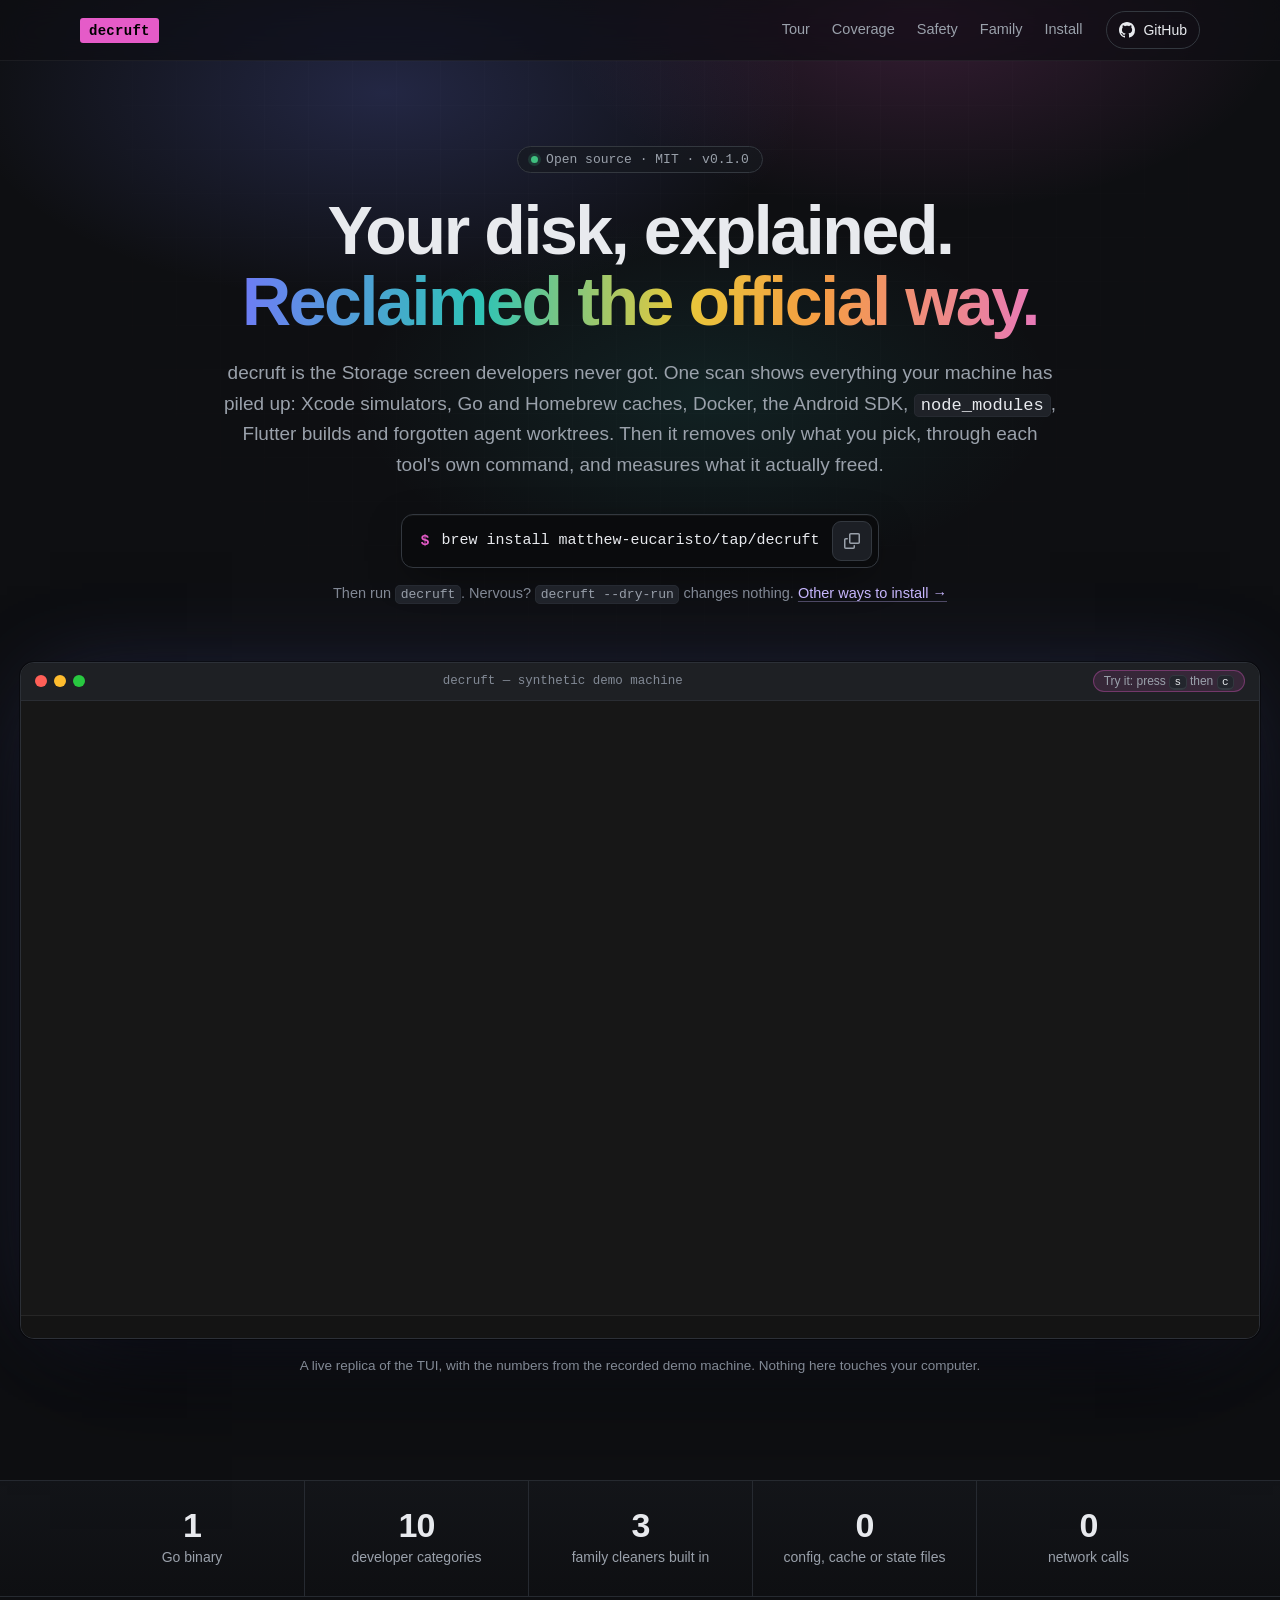
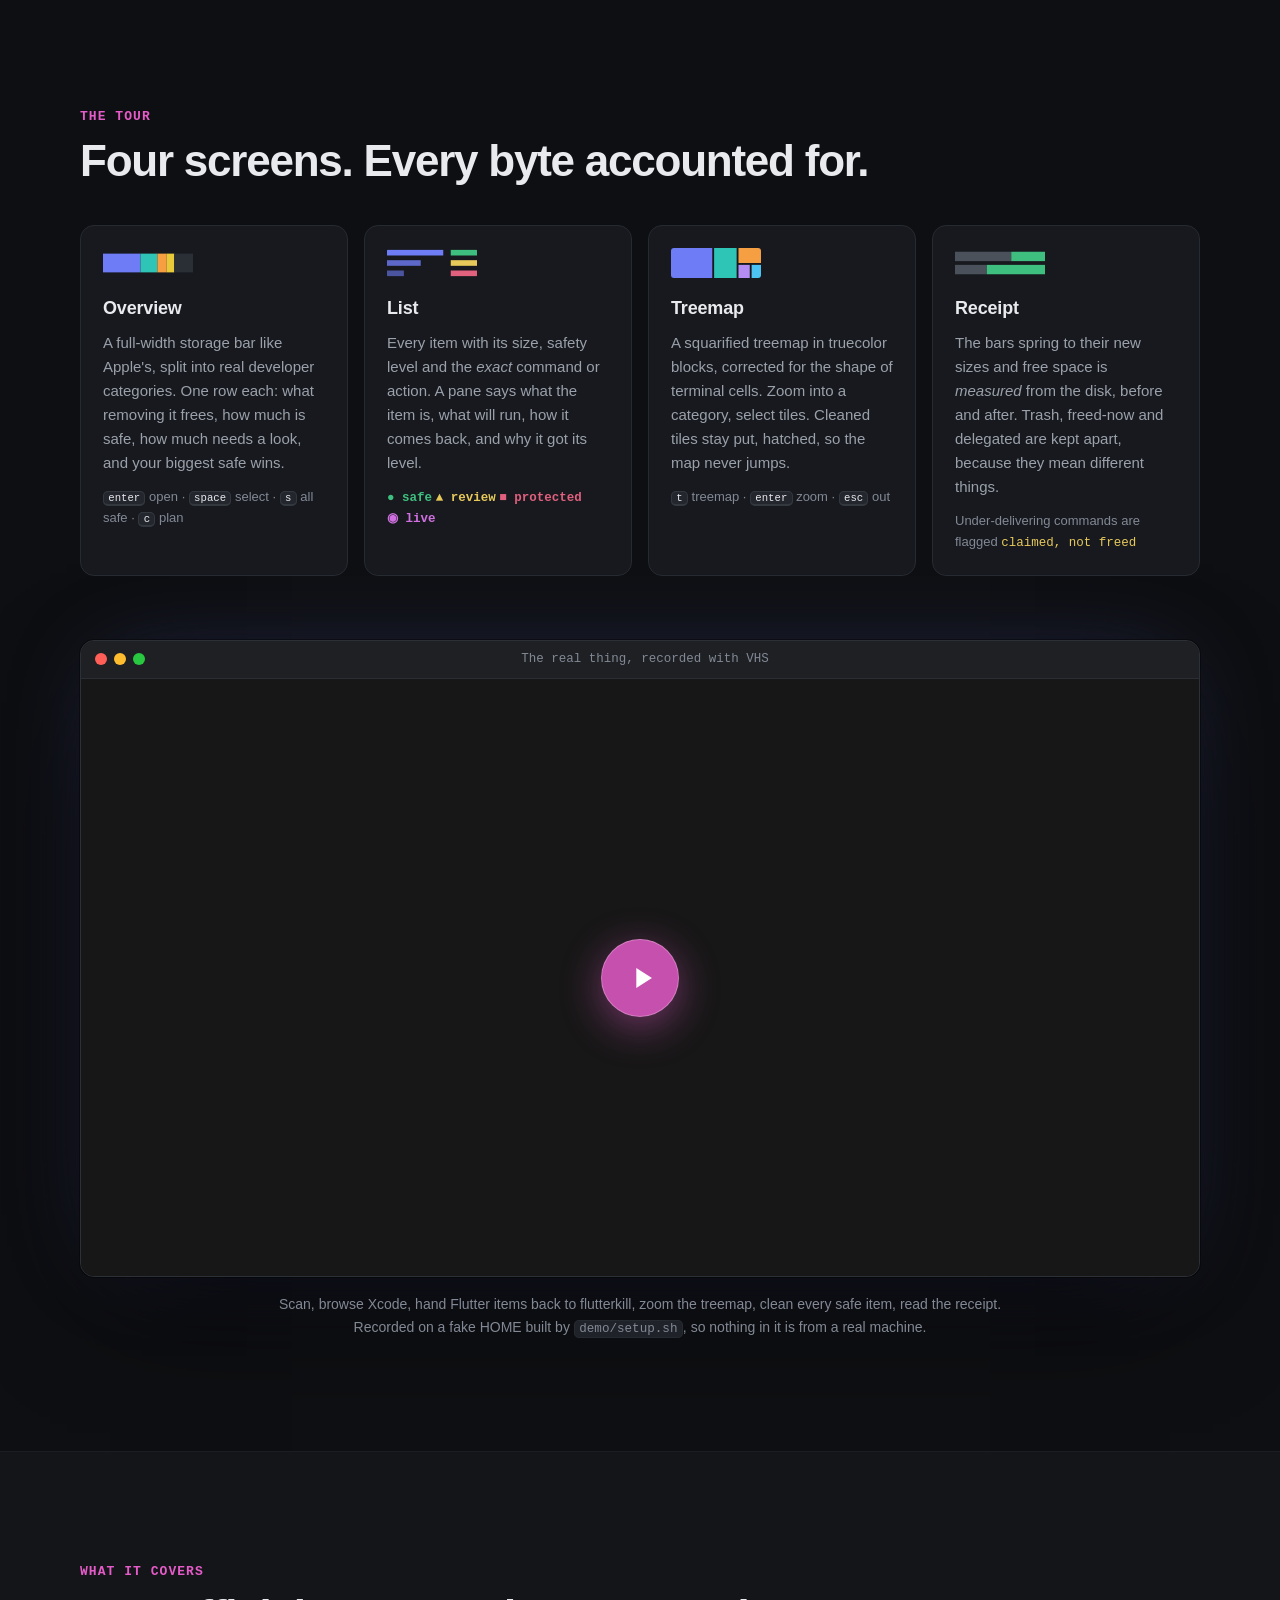
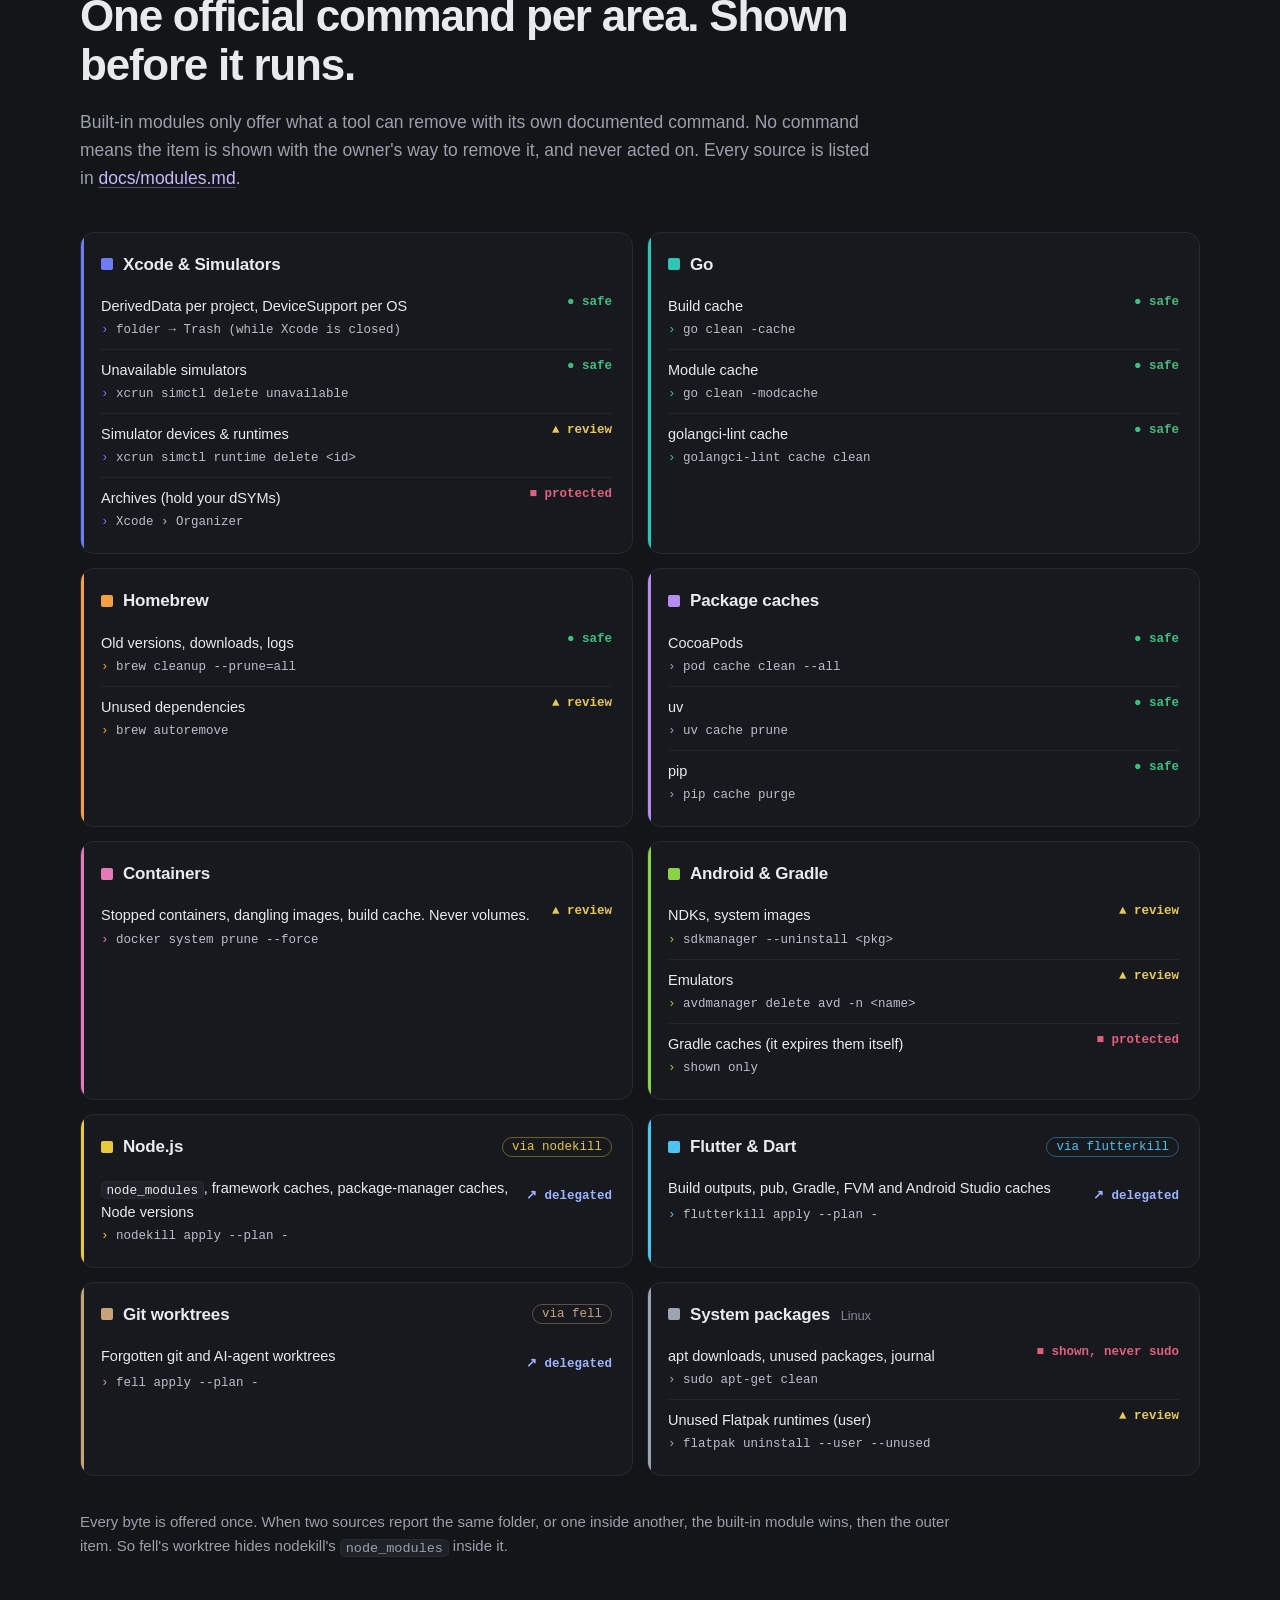
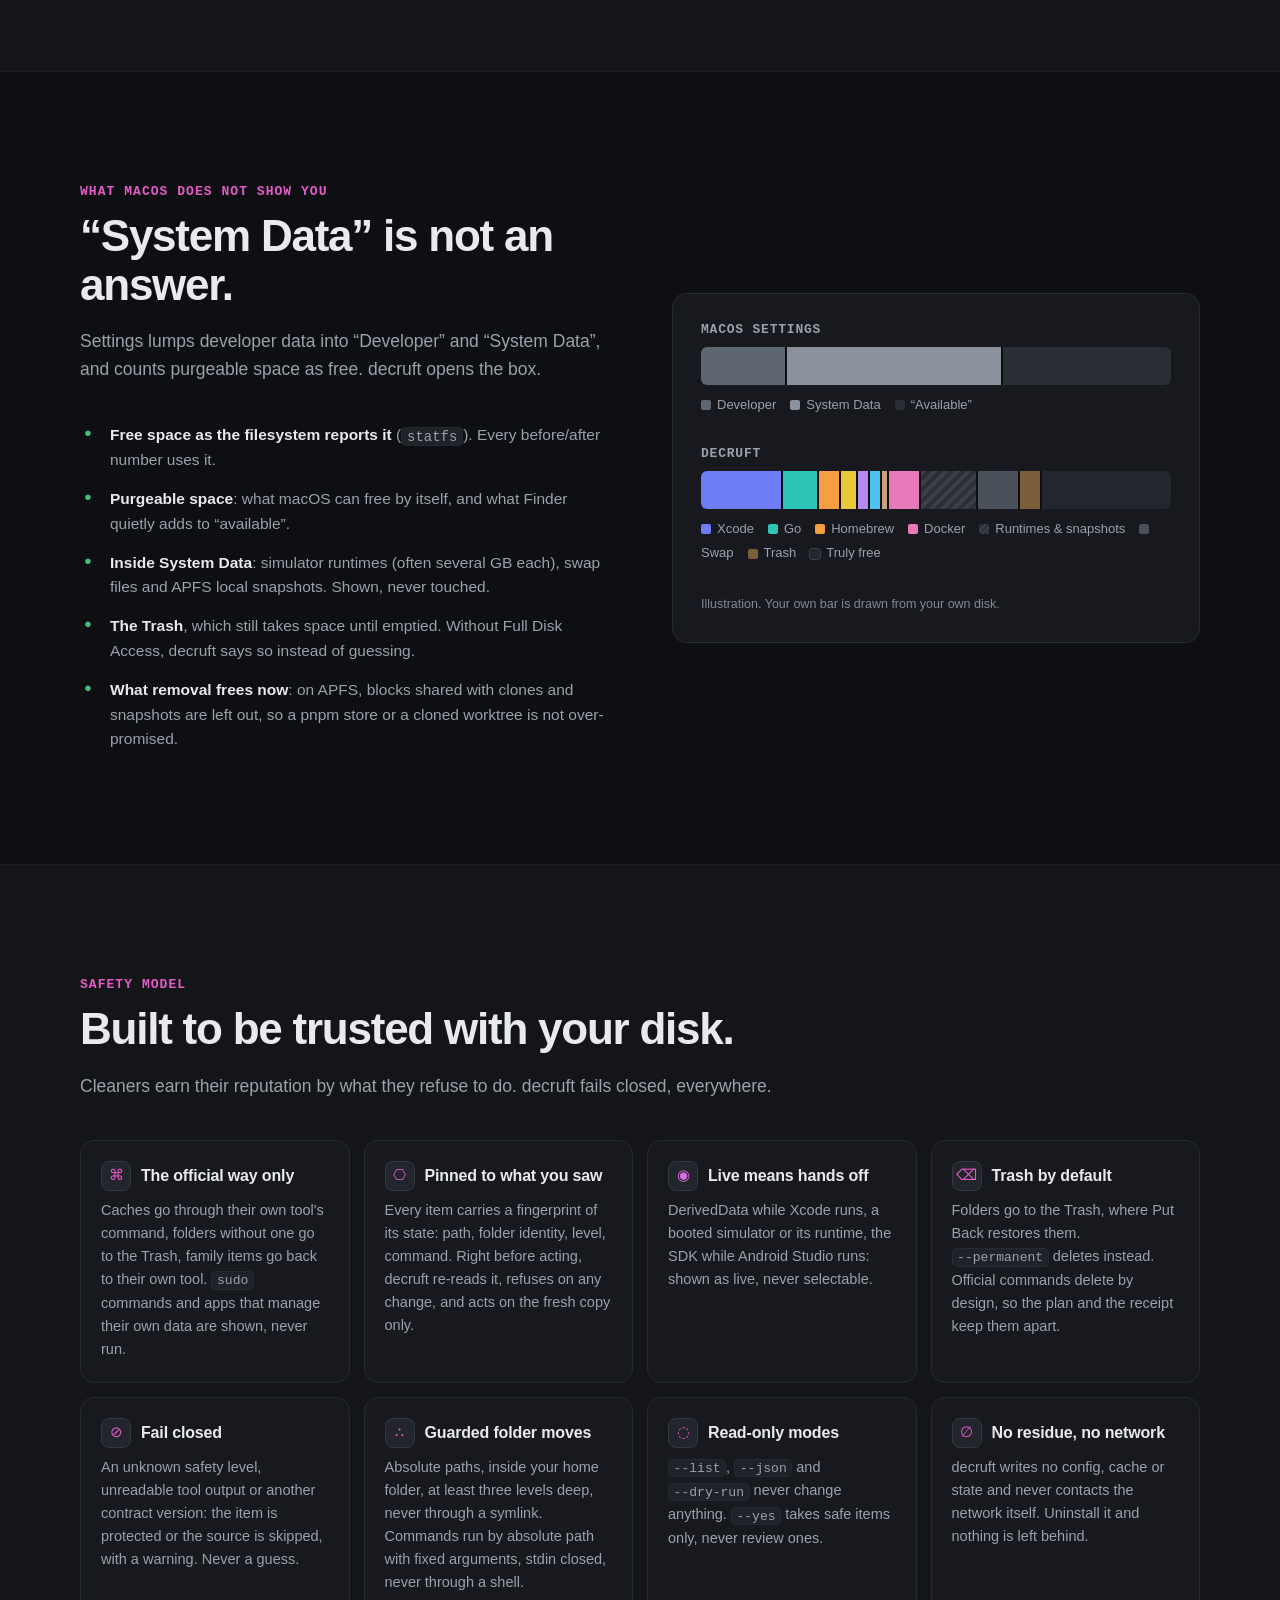
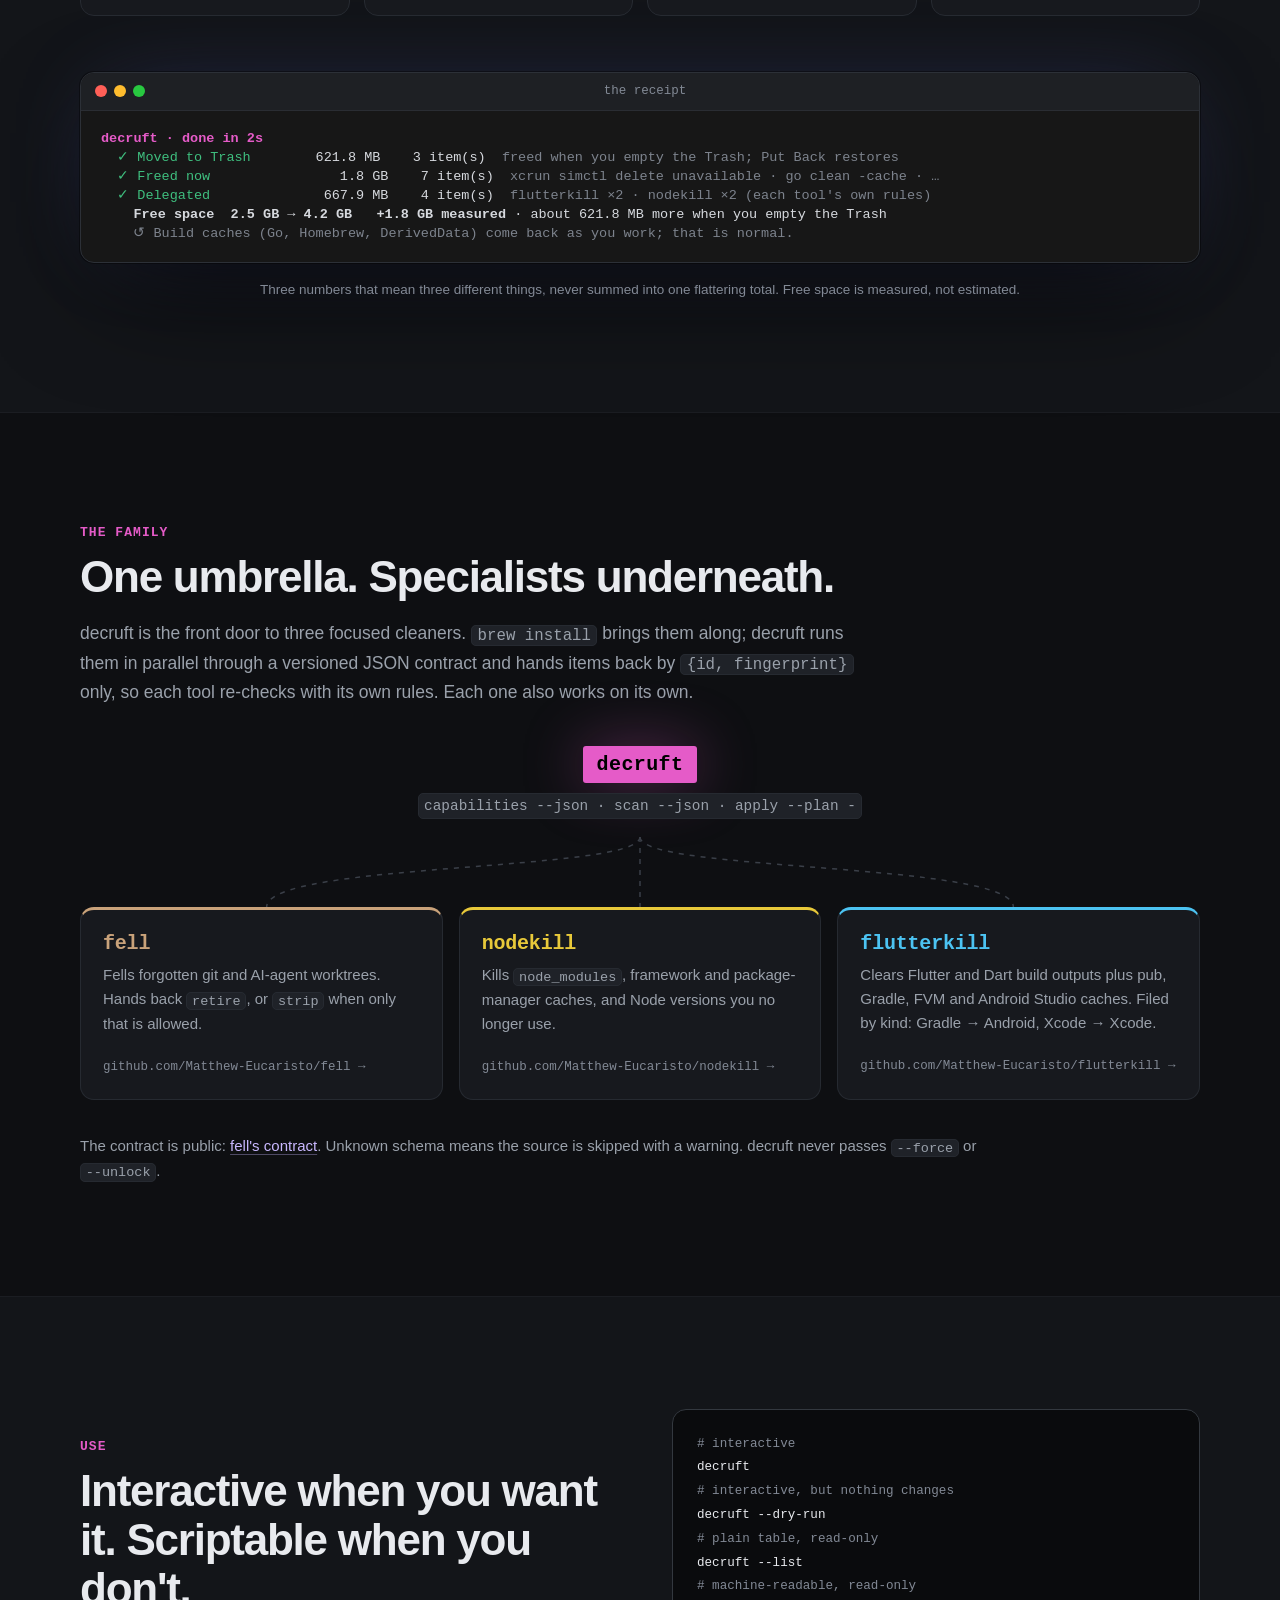
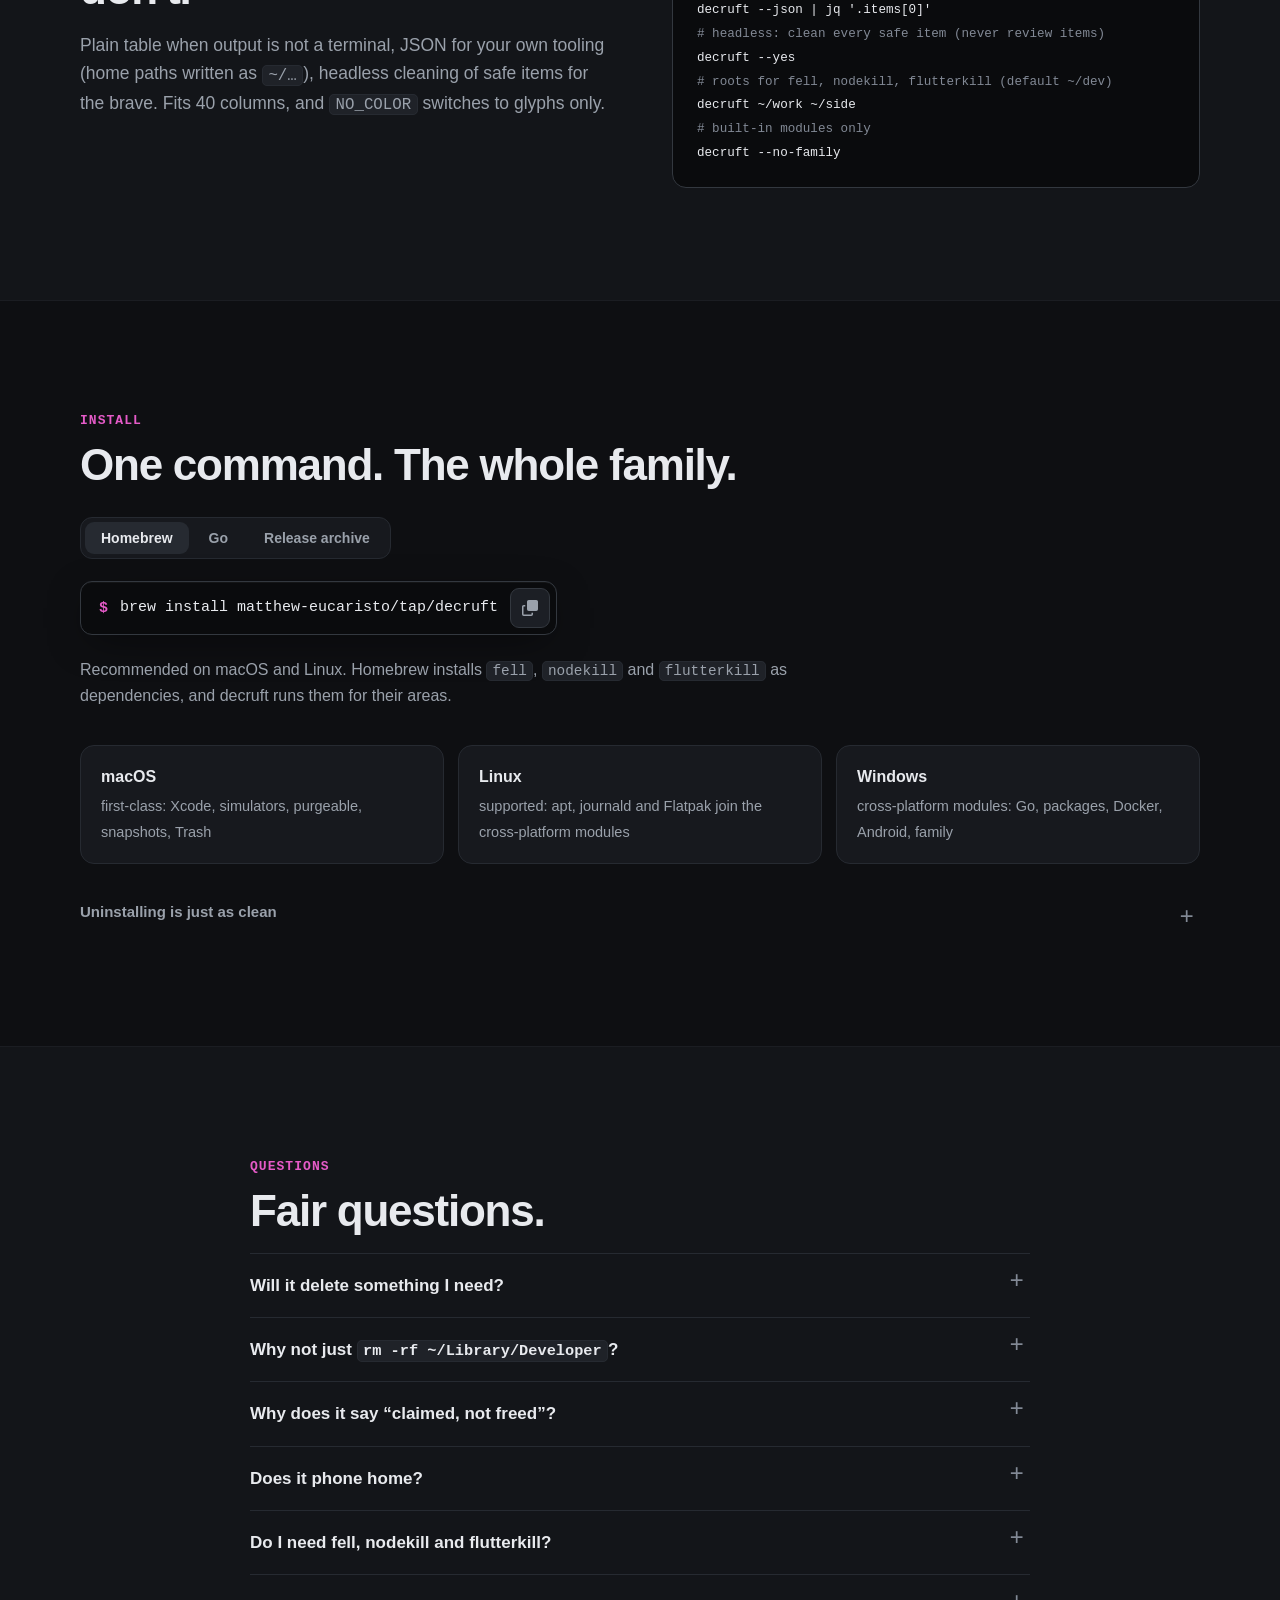
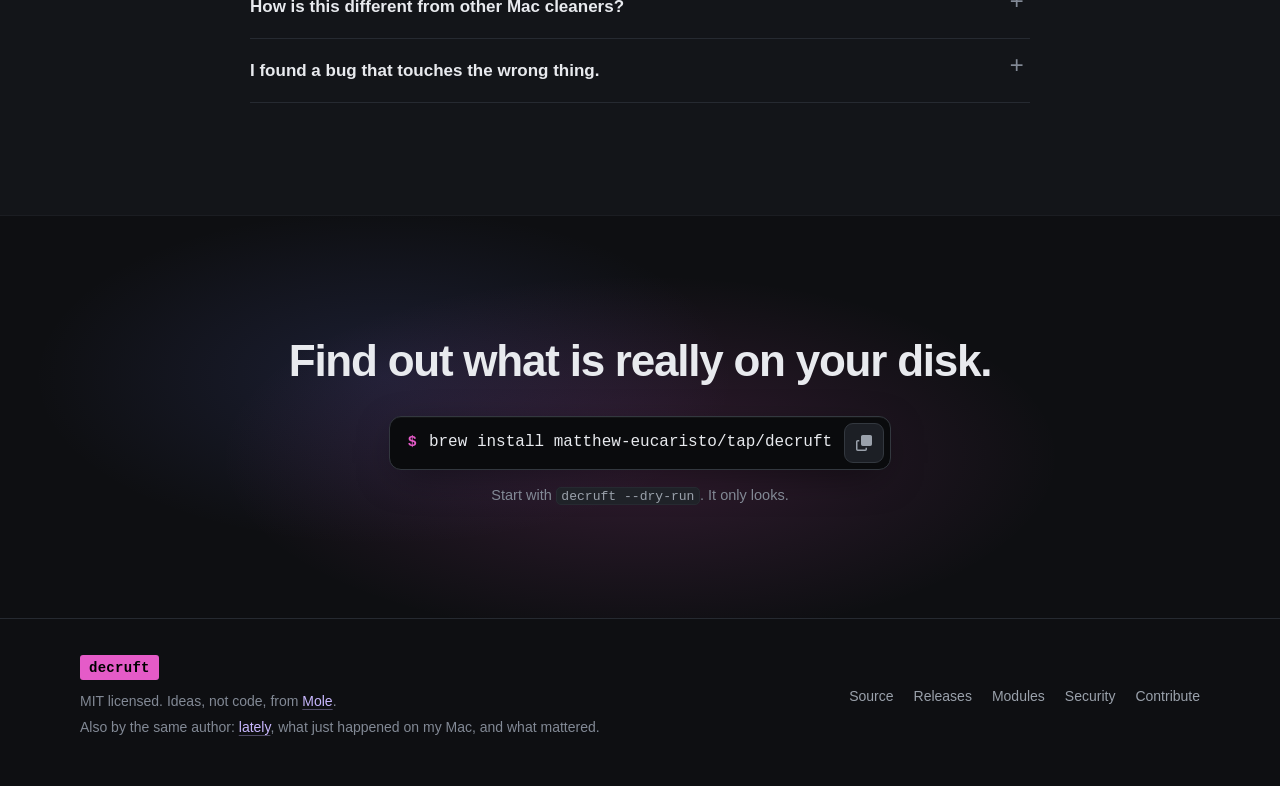
==== site/index.html @ b7701834 "docs: link lately from the site footer; left-align wrapped install commands" ====
<!doctype html>
<html lang="en">
<head>
<meta charset="utf-8">
<meta name="viewport" content="width=device-width, initial-scale=1">
<title>decruft: see and reclaim everything your developer machine accumulates</title>
<meta name="description" content="A better Storage screen for programmers, in the terminal. One scan covers Xcode, Go, Homebrew, Docker, Android, node_modules, Flutter builds and forgotten worktrees, then removes only what you pick, through each tool's own command.">
<meta name="theme-color" content="#121316">
<meta name="color-scheme" content="dark">
<link rel="canonical" href="https://matthew-eucaristo.github.io/decruft/">
<link rel="icon" href="favicon.svg" type="image/svg+xml">
<link rel="stylesheet" href="style.css">
<meta property="og:type" content="website">
<meta property="og:site_name" content="decruft">
<meta property="og:title" content="decruft: the Storage screen developers deserve">
<meta property="og:description" content="One scan of everything a developer machine accumulates. Removes only what you pick, the official way, and measures what it freed.">
<meta property="og:url" content="https://matthew-eucaristo.github.io/decruft/">
<meta property="og:image" content="https://matthew-eucaristo.github.io/decruft/og.png">
<meta property="og:image:width" content="1200">
<meta property="og:image:height" content="630">
<meta property="og:image:alt" content="decruft's storage bar split into developer categories: Xcode, Go, Homebrew, Node.js, package caches, Flutter and Git worktrees">
<meta name="twitter:card" content="summary_large_image">
<script type="application/ld+json">
{
  "@context": "https://schema.org",
  "@type": "SoftwareApplication",
  "name": "decruft",
  "applicationCategory": "DeveloperApplication",
  "operatingSystem": "macOS, Linux, Windows",
  "description": "See everything your developer machine has accumulated, and reclaim it the official way.",
  "url": "https://matthew-eucaristo.github.io/decruft/",
  "downloadUrl": "https://github.com/Matthew-Eucaristo/decruft/releases",
  "codeRepository": "https://github.com/Matthew-Eucaristo/decruft",
  "license": "https://opensource.org/licenses/MIT",
  "offers": {"@type": "Offer", "price": "0", "priceCurrency": "USD"}
}
</script>
<script src="app.js" defer></script>
</head>
<body>
<a class="skip" href="#main">Skip to content</a>

<header class="nav" id="top">
  <div class="wrap nav-in">
    <a class="brand" href="#top" aria-label="decruft home"><span class="badge">decruft</span></a>
    <nav aria-label="Sections">
      <a href="#tour">Tour</a>
      <a href="#covers">Coverage</a>
      <a href="#safety">Safety</a>
      <a href="#family">Family</a>
      <a href="#install">Install</a>
    </nav>
    <a class="gh" href="https://github.com/Matthew-Eucaristo/decruft">
      <svg viewBox="0 0 16 16" width="16" height="16" aria-hidden="true"><path fill="currentColor" d="M8 0C3.58 0 0 3.58 0 8c0 3.54 2.29 6.53 5.47 7.59.4.07.55-.17.55-.38 0-.19-.01-.82-.01-1.49-2.01.37-2.53-.49-2.69-.94-.09-.23-.48-.94-.82-1.13-.28-.15-.68-.52-.01-.53.63-.01 1.08.58 1.23.82.72 1.21 1.87.87 2.33.66.07-.52.28-.87.51-1.07-1.78-.2-3.64-.89-3.64-3.95 0-.87.31-1.59.82-2.15-.08-.2-.36-1.02.08-2.12 0 0 .67-.21 2.2.82.64-.18 1.32-.27 2-.27.68 0 1.36.09 2 .27 1.53-1.04 2.2-.82 2.2-.82.44 1.1.16 1.92.08 2.12.51.56.82 1.27.82 2.15 0 3.07-1.87 3.75-3.65 3.95.29.25.54.73.54 1.48 0 1.07-.01 1.93-.01 2.2 0 .21.15.46.55.38A8.013 8.013 0 0016 8c0-4.42-3.58-8-8-8z"/></svg>
      <span>GitHub</span>
    </a>
  </div>
</header>

<main id="main">

<!-- Hero -->
<section class="hero">
  <div class="wrap">
    <p class="eyebrow"><span class="dot"></span> Open source · MIT · <!--version-->v0.1.0<!--/version--></p>
    <h1>Your disk, explained.<br><span class="grad">Reclaimed the official way.</span></h1>
    <p class="lede">decruft is the Storage screen developers never got. One scan shows everything your machine has piled up: Xcode simulators, Go and Homebrew caches, Docker, the Android SDK, <code>node_modules</code>, Flutter builds and forgotten agent worktrees. Then it removes only what you pick, through each tool's own command, and measures what it actually freed.</p>

    <div class="install" id="hero-install">
      <div class="cmd" role="group" aria-label="Install command">
        <span class="prompt" aria-hidden="true">$</span>
        <code id="brew-cmd">brew install matthew-eucaristo/tap/decruft</code>
        <button class="copy" type="button" data-copy="brew install matthew-eucaristo/tap/decruft" aria-label="Copy install command">
          <svg viewBox="0 0 16 16" width="16" height="16" aria-hidden="true"><path fill="currentColor" d="M0 6.75C0 5.784.784 5 1.75 5h1.5a.75.75 0 010 1.5h-1.5a.25.25 0 00-.25.25v7.5c0 .138.112.25.25.25h7.5a.25.25 0 00.25-.25v-1.5a.75.75 0 011.5 0v1.5A1.75 1.75 0 019.25 16h-7.5A1.75 1.75 0 010 14.25v-7.5z"/><path fill="currentColor" d="M5 1.75C5 .784 5.784 0 6.75 0h7.5C15.216 0 16 .784 16 1.75v7.5A1.75 1.75 0 0114.25 11h-7.5A1.75 1.75 0 015 9.25v-7.5zm1.75-.25a.25.25 0 00-.25.25v7.5c0 .138.112.25.25.25h7.5a.25.25 0 00.25-.25v-7.5a.25.25 0 00-.25-.25h-7.5z"/></svg>
          <span class="copied">Copied</span>
        </button>
      </div>
      <p class="sub">Then run <code>decruft</code>. Nervous? <code>decruft --dry-run</code> changes nothing. <a href="#install">Other ways to install →</a></p>
    </div>
  </div>

  <!-- Interactive terminal replica -->
  <div class="wrap wide">
    <div class="term-wrap">
      <div class="window" id="term-window">
        <div class="titlebar">
          <span class="lights" aria-hidden="true"><i></i><i></i><i></i></span>
          <span class="title">decruft — synthetic demo machine</span>
          <span class="hint-pill" id="try-hint">Try it: press <kbd>s</kbd> then <kbd>c</kbd></span>
        </div>
        <div class="term" id="term" tabindex="0" role="application" aria-roledescription="interactive demo"
             aria-label="Interactive decruft demo. Arrow keys move, Enter opens a category, t toggles the treemap, s selects every safe item, c cleans, Escape goes back.">
          <noscript><img src="demo.gif" alt="decruft running on a synthetic developer machine" width="1160" height="620"></noscript>
        </div>
        <div class="keys" id="term-keys" aria-label="Demo controls"></div>
      </div>
      <p class="caption">A live replica of the TUI, with the numbers from the recorded demo machine. Nothing here touches your computer.</p>
    </div>
  </div>
</section>

<!-- Proof strip -->
<section class="strip" aria-label="At a glance">
  <div class="wrap strip-in">
    <div><b>1</b><span>Go binary</span></div>
    <div><b>10</b><span>developer categories</span></div>
    <div><b>3</b><span>family cleaners built in</span></div>
    <div><b>0</b><span>config, cache or state files</span></div>
    <div><b>0</b><span>network calls</span></div>
  </div>
</section>

<!-- Tour -->
<section id="tour" class="sec">
  <div class="wrap">
    <p class="kicker">The tour</p>
    <h2>Four screens. Every byte accounted for.</h2>
    <div class="tour">
      <article class="card">
        <div class="ico" aria-hidden="true"><svg viewBox="0 0 48 16"><rect x="0" y="3" width="20" height="10" fill="#6E7CF5"/><rect x="20" y="3" width="9" height="10" fill="#2EC4B6"/><rect x="29" y="3" width="5" height="10" fill="#F59E42"/><rect x="34" y="3" width="4" height="10" fill="#E8C93A"/><rect x="38" y="3" width="10" height="10" fill="#2a2e35"/></svg></div>
        <h3>Overview</h3>
        <p>A full-width storage bar like Apple's, split into real developer categories. One row each: what removing it frees, how much is safe, how much needs a look, and your biggest safe wins.</p>
        <p class="keyline"><kbd>enter</kbd> open · <kbd>space</kbd> select · <kbd>s</kbd> all safe · <kbd>c</kbd> plan</p>
      </article>
      <article class="card">
        <div class="ico" aria-hidden="true"><svg viewBox="0 0 48 16"><rect x="0" y="1" width="30" height="3" fill="#6E7CF5"/><rect x="0" y="6.5" width="18" height="3" fill="#6E7CF5" opacity=".8"/><rect x="0" y="12" width="9" height="3" fill="#6E7CF5" opacity=".6"/><rect x="34" y="1" width="14" height="3" fill="#3fbf7f"/><rect x="34" y="6.5" width="14" height="3" fill="#e7c95a"/><rect x="34" y="12" width="14" height="3" fill="#e0607e"/></svg></div>
        <h3>List</h3>
        <p>Every item with its size, safety level and the <em>exact</em> command or action. A pane says what the item is, what will run, how it comes back, and why it got its level.</p>
        <p class="keyline"><span class="lv safe">● safe</span> <span class="lv review">▲ review</span> <span class="lv protected">■ protected</span> <span class="lv live">◉ live</span></p>
      </article>
      <article class="card">
        <div class="ico" aria-hidden="true"><svg viewBox="0 0 48 16"><rect x="0" y="0" width="22" height="16" fill="#6E7CF5"/><rect x="23" y="0" width="12" height="16" fill="#2EC4B6"/><rect x="36" y="0" width="12" height="8" fill="#F59E42"/><rect x="36" y="9" width="6" height="7" fill="#B48CF2"/><rect x="43" y="9" width="5" height="7" fill="#4CC3F2"/></svg></div>
        <h3>Treemap</h3>
        <p>A squarified treemap in truecolor blocks, corrected for the shape of terminal cells. Zoom into a category, select tiles. Cleaned tiles stay put, hatched, so the map never jumps.</p>
        <p class="keyline"><kbd>t</kbd> treemap · <kbd>enter</kbd> zoom · <kbd>esc</kbd> out</p>
      </article>
      <article class="card">
        <div class="ico" aria-hidden="true"><svg viewBox="0 0 48 16"><rect x="0" y="2" width="30" height="5" fill="#4a515b"/><rect x="30" y="2" width="18" height="5" fill="#3fbf7f"/><rect x="0" y="9" width="17" height="5" fill="#4a515b"/><rect x="17" y="9" width="31" height="5" fill="#3fbf7f"/></svg></div>
        <h3>Receipt</h3>
        <p>The bars spring to their new sizes and free space is <em>measured</em> from the disk, before and after. Trash, freed-now and delegated are kept apart, because they mean different things.</p>
        <p class="keyline">Under-delivering commands are flagged <span class="warn">claimed, not freed</span></p>
      </article>
    </div>

    <figure class="recording">
      <div class="window">
        <div class="titlebar"><span class="lights" aria-hidden="true"><i></i><i></i><i></i></span><span class="title">The real thing, recorded with VHS</span></div>
        <div class="media" id="recording">
          <video id="demo-video" muted loop playsinline preload="none" width="1160" height="620" poster="demo-poster.webp" aria-label="decruft scanning a synthetic developer machine, browsing Xcode and Flutter items, zooming the treemap, cleaning every safe item and showing the receipt">
            <source src="demo.mp4" type="video/mp4">
          </video>
          <button class="play" type="button" id="play" aria-label="Play the recording"><svg viewBox="0 0 24 24" aria-hidden="true"><path fill="currentColor" d="M8 5v14l11-7z"/></svg></button>
        </div>
      </div>
      <figcaption>Scan, browse Xcode, hand Flutter items back to flutterkill, zoom the treemap, clean every safe item, read the receipt. Recorded on a fake HOME built by <code>demo/setup.sh</code>, so nothing in it is from a real machine.</figcaption>
    </figure>
  </div>
</section>

<!-- Coverage -->
<section id="covers" class="sec alt">
  <div class="wrap">
    <p class="kicker">What it covers</p>
    <h2>One official command per area. Shown before it runs.</h2>
    <p class="intro">Built-in modules only offer what a tool can remove with its own documented command. No command means the item is shown with the owner's way to remove it, and never acted on. Every source is listed in <a href="https://github.com/Matthew-Eucaristo/decruft/blob/main/docs/modules.md">docs/modules.md</a>.</p>

    <div class="cats" id="cats">
      <article class="cat" style="--c:#6E7CF5">
        <header><i></i><h3>Xcode &amp; Simulators</h3></header>
        <ul>
          <li><span>DerivedData per project, DeviceSupport per OS</span><code>folder → Trash (while Xcode is closed)</code><span class="lv safe">● safe</span></li>
          <li><span>Unavailable simulators</span><code>xcrun simctl delete unavailable</code><span class="lv safe">● safe</span></li>
          <li><span>Simulator devices &amp; runtimes</span><code>xcrun simctl runtime delete &lt;id&gt;</code><span class="lv review">▲ review</span></li>
          <li><span>Archives (hold your dSYMs)</span><code>Xcode › Organizer</code><span class="lv protected">■ protected</span></li>
        </ul>
      </article>
      <article class="cat" style="--c:#2EC4B6">
        <header><i></i><h3>Go</h3></header>
        <ul>
          <li><span>Build cache</span><code>go clean -cache</code><span class="lv safe">● safe</span></li>
          <li><span>Module cache</span><code>go clean -modcache</code><span class="lv safe">● safe</span></li>
          <li><span>golangci-lint cache</span><code>golangci-lint cache clean</code><span class="lv safe">● safe</span></li>
        </ul>
      </article>
      <article class="cat" style="--c:#F59E42">
        <header><i></i><h3>Homebrew</h3></header>
        <ul>
          <li><span>Old versions, downloads, logs</span><code>brew cleanup --prune=all</code><span class="lv safe">● safe</span></li>
          <li><span>Unused dependencies</span><code>brew autoremove</code><span class="lv review">▲ review</span></li>
        </ul>
      </article>
      <article class="cat" style="--c:#B48CF2">
        <header><i></i><h3>Package caches</h3></header>
        <ul>
          <li><span>CocoaPods</span><code>pod cache clean --all</code><span class="lv safe">● safe</span></li>
          <li><span>uv</span><code>uv cache prune</code><span class="lv safe">● safe</span></li>
          <li><span>pip</span><code>pip cache purge</code><span class="lv safe">● safe</span></li>
        </ul>
      </article>
      <article class="cat" style="--c:#E879B9">
        <header><i></i><h3>Containers</h3></header>
        <ul>
          <li><span>Stopped containers, dangling images, build cache. Never volumes.</span><code>docker system prune --force</code><span class="lv review">▲ review</span></li>
        </ul>
      </article>
      <article class="cat" style="--c:#8BD346">
        <header><i></i><h3>Android &amp; Gradle</h3></header>
        <ul>
          <li><span>NDKs, system images</span><code>sdkmanager --uninstall &lt;pkg&gt;</code><span class="lv review">▲ review</span></li>
          <li><span>Emulators</span><code>avdmanager delete avd -n &lt;name&gt;</code><span class="lv review">▲ review</span></li>
          <li><span>Gradle caches (it expires them itself)</span><code>shown only</code><span class="lv protected">■ protected</span></li>
        </ul>
      </article>
      <article class="cat" style="--c:#E8C93A">
        <header><i></i><h3>Node.js</h3><a class="via" href="https://github.com/Matthew-Eucaristo/nodekill">via nodekill</a></header>
        <ul>
          <li><span><code class="inl">node_modules</code>, framework caches, package-manager caches, Node versions</span><code>nodekill apply --plan -</code><span class="lv family">↗ delegated</span></li>
        </ul>
      </article>
      <article class="cat" style="--c:#4CC3F2">
        <header><i></i><h3>Flutter &amp; Dart</h3><a class="via" href="https://github.com/Matthew-Eucaristo/flutterkill">via flutterkill</a></header>
        <ul>
          <li><span>Build outputs, pub, Gradle, FVM and Android Studio caches</span><code>flutterkill apply --plan -</code><span class="lv family">↗ delegated</span></li>
        </ul>
      </article>
      <article class="cat" style="--c:#C9A27A">
        <header><i></i><h3>Git worktrees</h3><a class="via" href="https://github.com/Matthew-Eucaristo/fell">via fell</a></header>
        <ul>
          <li><span>Forgotten git and AI-agent worktrees</span><code>fell apply --plan -</code><span class="lv family">↗ delegated</span></li>
        </ul>
      </article>
      <article class="cat" style="--c:#9AA5B1">
        <header><i></i><h3>System packages <small>Linux</small></h3></header>
        <ul>
          <li><span>apt downloads, unused packages, journal</span><code>sudo apt-get clean</code><span class="lv protected">■ shown, never sudo</span></li>
          <li><span>Unused Flatpak runtimes (user)</span><code>flatpak uninstall --user --unused</code><span class="lv review">▲ review</span></li>
        </ul>
      </article>
    </div>
    <p class="note">Every byte is offered once. When two sources report the same folder, or one inside another, the built-in module wins, then the outer item. So fell's worktree hides nodekill's <code>node_modules</code> inside it.</p>
  </div>
</section>

<!-- macOS -->
<section id="macos" class="sec">
  <div class="wrap two">
    <div>
      <p class="kicker">What macOS does not show you</p>
      <h2>“System Data” is not an answer.</h2>
      <p class="intro">Settings lumps developer data into “Developer” and “System Data”, and counts purgeable space as free. decruft opens the box.</p>
      <ul class="checks">
        <li><b>Free space as the filesystem reports it</b> (<code>statfs</code>). Every before/after number uses it.</li>
        <li><b>Purgeable space</b>: what macOS can free by itself, and what Finder quietly adds to “available”.</li>
        <li><b>Inside System Data</b>: simulator runtimes (often several GB each), swap files and APFS local snapshots. Shown, never touched.</li>
        <li><b>The Trash</b>, which still takes space until emptied. Without Full Disk Access, decruft says so instead of guessing.</li>
        <li><b>What removal frees now</b>: on APFS, blocks shared with clones and snapshots are left out, so a pnpm store or a cloned worktree is not over-promised.</li>
      </ul>
    </div>
    <div class="compare" aria-label="Comparison of macOS Settings and decruft">
      <div class="cmp-row">
        <span class="cmp-l">macOS Settings</span>
        <div class="bar"><span style="flex:18;background:#5e6672"></span><span style="flex:46;background:#8a919c"></span><span style="flex:36;background:#2a2e35"></span></div>
        <span class="cmp-legend"><i style="background:#5e6672"></i>Developer <i style="background:#8a919c"></i>System Data <i style="background:#2a2e35"></i>“Available”</span>
      </div>
      <div class="cmp-row">
        <span class="cmp-l">decruft</span>
        <div class="bar"><span style="flex:16;background:#6E7CF5"></span><span style="flex:7;background:#2EC4B6"></span><span style="flex:4;background:#F59E42"></span><span style="flex:3;background:#E8C93A"></span><span style="flex:2;background:#B48CF2"></span><span style="flex:2;background:#4CC3F2"></span><span style="flex:1;background:#C9A27A"></span><span style="flex:6;background:#E879B9"></span><span style="flex:11;background:repeating-linear-gradient(135deg,#3a3f48 0 4px,#2a2e35 4px 8px)"></span><span style="flex:8;background:#4a515b"></span><span style="flex:4;background:#7a5f3a"></span><span style="flex:26;background:#22272e"></span></div>
        <span class="cmp-legend"><i style="background:#6E7CF5"></i>Xcode <i style="background:#2EC4B6"></i>Go <i style="background:#F59E42"></i>Homebrew <i style="background:#E879B9"></i>Docker <i style="background:repeating-linear-gradient(135deg,#3a3f48 0 2px,#2a2e35 2px 4px)"></i>Runtimes &amp; snapshots <i style="background:#4a515b"></i>Swap <i style="background:#7a5f3a"></i>Trash <i style="background:#22272e;outline:1px solid #3a3f48"></i>Truly free</span>
      </div>
      <p class="cmp-note">Illustration. Your own bar is drawn from your own disk.</p>
    </div>
  </div>
</section>

<!-- Safety -->
<section id="safety" class="sec alt">
  <div class="wrap">
    <p class="kicker">Safety model</p>
    <h2>Built to be trusted with your disk.</h2>
    <p class="intro">Cleaners earn their reputation by what they refuse to do. decruft fails closed, everywhere.</p>
    <div class="safety">
      <article><h3><span class="sg">⌘</span>The official way only</h3><p>Caches go through their own tool's command, folders without one go to the Trash, family items go back to their own tool. <code>sudo</code> commands and apps that manage their own data are shown, never run.</p></article>
      <article><h3><span class="sg">⎔</span>Pinned to what you saw</h3><p>Every item carries a fingerprint of its state: path, folder identity, level, command. Right before acting, decruft re-reads it, refuses on any change, and acts on the fresh copy only.</p></article>
      <article><h3><span class="sg live">◉</span>Live means hands off</h3><p>DerivedData while Xcode runs, a booted simulator or its runtime, the SDK while Android Studio runs: shown as live, never selectable.</p></article>
      <article><h3><span class="sg">⌫</span>Trash by default</h3><p>Folders go to the Trash, where Put Back restores them. <code>--permanent</code> deletes instead. Official commands delete by design, so the plan and the receipt keep them apart.</p></article>
      <article><h3><span class="sg">⊘</span>Fail closed</h3><p>An unknown safety level, unreadable tool output or another contract version: the item is protected or the source is skipped, with a warning. Never a guess.</p></article>
      <article><h3><span class="sg">⛬</span>Guarded folder moves</h3><p>Absolute paths, inside your home folder, at least three levels deep, never through a symlink. Commands run by absolute path with fixed arguments, stdin closed, never through a shell.</p></article>
      <article><h3><span class="sg">◌</span>Read-only modes</h3><p><code>--list</code>, <code>--json</code> and <code>--dry-run</code> never change anything. <code>--yes</code> takes safe items only, never review ones.</p></article>
      <article><h3><span class="sg">∅</span>No residue, no network</h3><p>decruft writes no config, cache or state and never contacts the network itself. Uninstall it and nothing is left behind.</p></article>
    </div>

    <div class="receipt">
      <div class="window">
        <div class="titlebar"><span class="lights" aria-hidden="true"><i></i><i></i><i></i></span><span class="title">the receipt</span></div>
<pre class="term static" aria-label="Example receipt"><span class="m b">decruft · done in 2s</span>
  <span class="g">✓ Moved to Trash</span>        621.8 MB    3 item(s)  <span class="f">freed when you empty the Trash; Put Back restores</span>
  <span class="g">✓ Freed now</span>                1.8 GB    7 item(s)  <span class="f">xcrun simctl delete unavailable · go clean -cache · …</span>
  <span class="g">✓ Delegated</span>              667.9 MB    4 item(s)  <span class="f">flutterkill ×2 · nodekill ×2 (each tool's own rules)</span>
    <b>Free space  2.5 GB → 4.2 GB   +1.8 GB measured</b> · about 621.8 MB more when you empty the Trash
    <span class="f">↺ Build caches (Go, Homebrew, DerivedData) come back as you work; that is normal.</span></pre>
      </div>
      <p class="caption">Three numbers that mean three different things, never summed into one flattering total. Free space is measured, not estimated.</p>
    </div>
  </div>
</section>

<!-- Family -->
<section id="family" class="sec">
  <div class="wrap">
    <p class="kicker">The family</p>
    <h2>One umbrella. Specialists underneath.</h2>
    <p class="intro">decruft is the front door to three focused cleaners. <code>brew install</code> brings them along; decruft runs them in parallel through a versioned JSON contract and hands items back by <code>{id, fingerprint}</code> only, so each tool re-checks with its own rules. Each one also works on its own.</p>

    <div class="family">
      <svg class="wires" viewBox="0 0 900 140" preserveAspectRatio="none" aria-hidden="true">
        <path d="M450 0 C450 70 150 50 150 140"/><path d="M450 0 L450 140"/><path d="M450 0 C450 70 750 50 750 140"/>
      </svg>
      <div class="hub"><span class="badge">decruft</span><code>capabilities --json · scan --json · apply --plan -</code></div>
      <div class="kids">
        <a class="kid" href="https://github.com/Matthew-Eucaristo/fell" style="--c:#C9A27A">
          <h3>fell</h3>
          <p>Fells forgotten git and AI-agent worktrees. Hands back <code>retire</code>, or <code>strip</code> when only that is allowed.</p>
          <span class="go">github.com/Matthew-Eucaristo/fell →</span>
        </a>
        <a class="kid" href="https://github.com/Matthew-Eucaristo/nodekill" style="--c:#E8C93A">
          <h3>nodekill</h3>
          <p>Kills <code>node_modules</code>, framework and package-manager caches, and Node versions you no longer use.</p>
          <span class="go">github.com/Matthew-Eucaristo/nodekill →</span>
        </a>
        <a class="kid" href="https://github.com/Matthew-Eucaristo/flutterkill" style="--c:#4CC3F2">
          <h3>flutterkill</h3>
          <p>Clears Flutter and Dart build outputs plus pub, Gradle, FVM and Android Studio caches. Filed by kind: Gradle → Android, Xcode → Xcode.</p>
          <span class="go">github.com/Matthew-Eucaristo/flutterkill →</span>
        </a>
      </div>
    </div>
    <p class="note">The contract is public: <a href="https://github.com/Matthew-Eucaristo/fell/blob/main/docs/contract.md">fell's contract</a>. Unknown schema means the source is skipped with a warning. decruft never passes <code>--force</code> or <code>--unlock</code>.</p>
  </div>
</section>

<!-- Usage -->
<section id="use" class="sec alt">
  <div class="wrap two">
    <div>
      <p class="kicker">Use</p>
      <h2>Interactive when you want it. Scriptable when you don't.</h2>
      <p class="intro">Plain table when output is not a terminal, JSON for your own tooling (home paths written as <code>~/…</code>), headless cleaning of safe items for the brave. Fits 40 columns, and <code>NO_COLOR</code> switches to glyphs only.</p>
    </div>
<pre class="usage"><code><span class="c"># interactive</span>
decruft
<span class="c"># interactive, but nothing changes</span>
decruft --dry-run
<span class="c"># plain table, read-only</span>
decruft --list
<span class="c"># machine-readable, read-only</span>
decruft --json | jq '.items[0]'
<span class="c"># headless: clean every safe item (never review items)</span>
decruft --yes
<span class="c"># roots for fell, nodekill, flutterkill (default ~/dev)</span>
decruft ~/work ~/side
<span class="c"># built-in modules only</span>
decruft --no-family</code></pre>
  </div>
</section>

<!-- Install -->
<section id="install" class="sec">
  <div class="wrap">
    <p class="kicker">Install</p>
    <h2>One command. The whole family.</h2>
    <div class="tabs" role="tablist" aria-label="Install method">
      <button role="tab" aria-selected="true" aria-controls="p-brew" id="t-brew">Homebrew</button>
      <button role="tab" aria-selected="false" aria-controls="p-go" id="t-go" tabindex="-1">Go</button>
      <button role="tab" aria-selected="false" aria-controls="p-rel" id="t-rel" tabindex="-1">Release archive</button>
    </div>
    <div class="panel" role="tabpanel" id="p-brew" aria-labelledby="t-brew">
      <div class="cmd"><span class="prompt" aria-hidden="true">$</span><code>brew install matthew-eucaristo/tap/decruft</code><button class="copy" type="button" data-copy="brew install matthew-eucaristo/tap/decruft" aria-label="Copy Homebrew command"><svg viewBox="0 0 16 16" width="16" height="16" aria-hidden="true"><path fill="currentColor" d="M5 1.75C5 .784 5.784 0 6.75 0h7.5C15.216 0 16 .784 16 1.75v7.5A1.75 1.75 0 0114.25 11h-7.5A1.75 1.75 0 015 9.25v-7.5zM1.75 5h1.5v1.5h-1.5a.25.25 0 00-.25.25v7.5c0 .138.112.25.25.25h7.5a.25.25 0 00.25-.25v-1.5h1.5v1.5A1.75 1.75 0 019.25 16h-7.5A1.75 1.75 0 010 14.25v-7.5C0 5.784.784 5 1.75 5z"/></svg><span class="copied">Copied</span></button></div>
      <p>Recommended on macOS and Linux. Homebrew installs <code>fell</code>, <code>nodekill</code> and <code>flutterkill</code> as dependencies, and decruft runs them for their areas.</p>
    </div>
    <div class="panel" role="tabpanel" id="p-go" aria-labelledby="t-go" hidden>
      <div class="cmd"><span class="prompt" aria-hidden="true">$</span><code>go install github.com/Matthew-Eucaristo/decruft@latest</code><button class="copy" type="button" data-copy="go install github.com/Matthew-Eucaristo/decruft@latest" aria-label="Copy go install command"><svg viewBox="0 0 16 16" width="16" height="16" aria-hidden="true"><path fill="currentColor" d="M5 1.75C5 .784 5.784 0 6.75 0h7.5C15.216 0 16 .784 16 1.75v7.5A1.75 1.75 0 0114.25 11h-7.5A1.75 1.75 0 015 9.25v-7.5zM1.75 5h1.5v1.5h-1.5a.25.25 0 00-.25.25v7.5c0 .138.112.25.25.25h7.5a.25.25 0 00.25-.25v-1.5h1.5v1.5A1.75 1.75 0 019.25 16h-7.5A1.75 1.75 0 010 14.25v-7.5C0 5.784.784 5 1.75 5z"/></svg><span class="copied">Copied</span></button></div>
      <p>Needs Go 1.26+. Then install the family tools you want; decruft finds them on <code>PATH</code> and skips the ones that are missing.</p>
    </div>
    <div class="panel" role="tabpanel" id="p-rel" aria-labelledby="t-rel" hidden>
      <p><a class="btn" href="https://github.com/Matthew-Eucaristo/decruft/releases/latest">Download from GitHub Releases →</a></p>
      <p>Archives for macOS, Linux and Windows on amd64 and arm64, with <code>checksums.txt</code>. Windows runs the cross-platform modules.</p>
    </div>

    <div class="platforms">
      <div><b>macOS</b><span>first-class: Xcode, simulators, purgeable, snapshots, Trash</span></div>
      <div><b>Linux</b><span>supported: apt, journald and Flatpak join the cross-platform modules</span></div>
      <div><b>Windows</b><span>cross-platform modules: Go, packages, Docker, Android, family</span></div>
    </div>

    <details class="uninstall">
      <summary>Uninstalling is just as clean</summary>
<pre><code>brew uninstall decruft &amp;&amp; brew autoremove   # also removes the family tools if only decruft needed them
brew untap matthew-eucaristo/tap            # if you no longer use the tap</code></pre>
      <p>decruft writes nothing to your disk, so there is nothing else to remove. With <code>go install</code>: <code>rm "$(go env GOPATH)/bin/decruft"</code>.</p>
    </details>
  </div>
</section>

<!-- FAQ -->
<section id="faq" class="sec alt">
  <div class="wrap narrow">
    <p class="kicker">Questions</p>
    <h2>Fair questions.</h2>
    <details><summary>Will it delete something I need?</summary><p>Only what you select, and only through the owning tool's documented command or a move to the Trash. Anything that needs judgement is marked <span class="lv review">▲ review</span> and is never taken by <code>s</code> or <code>--yes</code>. Archives, Gradle and anything behind <code>sudo</code> are shown with instructions and never acted on.</p></details>
    <details><summary>Why not just <code>rm -rf ~/Library/Developer</code>?</summary><p>Because tools keep state about their own files. Go's module cache is read-only, so plain <code>rm</code> fails half-way; uv's cache goes inconsistent if you delete it by hand; simulator runtimes are registered with CoreSimulator. The official command is the one that leaves the tool in a correct state.</p></details>
    <details><summary>Why does it say “claimed, not freed”?</summary><p>Because decruft measures free space before and after with <code>statfs</code>. If a command frees far less than it promised (APFS clones, snapshots holding blocks), the receipt says so instead of repeating the promise.</p></details>
    <details><summary>Does it phone home?</summary><p>No. decruft makes no network requests and keeps no state. Commands it runs get a quiet environment (<code>HOMEBREW_NO_AUTO_UPDATE</code>, <code>NO_COLOR</code>, <code>PIP_NO_INPUT</code>…) so nothing updates itself either. This page loads nothing from third parties, too.</p></details>
    <details><summary>Do I need fell, nodekill and flutterkill?</summary><p>No. Homebrew installs them for you, but decruft skips any that are missing, and <code>--no-family</code> uses built-in modules only.</p></details>
    <details><summary>How is this different from other Mac cleaners?</summary><p>It is a developer tool, not a system tuner: it knows what Xcode, Go, Homebrew and Docker are, uses their commands, explains every item, and proves the result with a measured receipt. Open source, MIT, a single binary you can audit.</p></details>
    <details><summary>I found a bug that touches the wrong thing.</summary><p>That is a security issue. Please report it privately through <a href="https://github.com/Matthew-Eucaristo/decruft/security/advisories/new">GitHub Security Advisories</a>, not a public issue.</p></details>
  </div>
</section>

<!-- CTA -->
<section class="cta">
  <div class="wrap">
    <h2>Find out what is really on your disk.</h2>
    <div class="cmd big"><span class="prompt" aria-hidden="true">$</span><code>brew install matthew-eucaristo/tap/decruft</code><button class="copy" type="button" data-copy="brew install matthew-eucaristo/tap/decruft" aria-label="Copy install command"><svg viewBox="0 0 16 16" width="16" height="16" aria-hidden="true"><path fill="currentColor" d="M5 1.75C5 .784 5.784 0 6.75 0h7.5C15.216 0 16 .784 16 1.75v7.5A1.75 1.75 0 0114.25 11h-7.5A1.75 1.75 0 015 9.25v-7.5zM1.75 5h1.5v1.5h-1.5a.25.25 0 00-.25.25v7.5c0 .138.112.25.25.25h7.5a.25.25 0 00.25-.25v-1.5h1.5v1.5A1.75 1.75 0 019.25 16h-7.5A1.75 1.75 0 010 14.25v-7.5C0 5.784.784 5 1.75 5z"/></svg><span class="copied">Copied</span></button></div>
    <p class="sub">Start with <code>decruft --dry-run</code>. It only looks.</p>
  </div>
</section>

</main>

<footer class="foot">
  <div class="wrap foot-in">
    <div><span class="badge">decruft</span><p>MIT licensed. Ideas, not code, from <a href="https://github.com/tw93/Mole">Mole</a>.</p><p>Also by the same author: <a href="https://matthew-eucaristo.github.io/lately/">lately</a>, what just happened on my Mac, and what mattered.</p></div>
    <nav aria-label="Project links">
      <a href="https://github.com/Matthew-Eucaristo/decruft">Source</a>
      <a href="https://github.com/Matthew-Eucaristo/decruft/releases">Releases</a>
      <a href="https://github.com/Matthew-Eucaristo/decruft/blob/main/docs/modules.md">Modules</a>
      <a href="https://github.com/Matthew-Eucaristo/decruft/blob/main/SECURITY.md">Security</a>
      <a href="https://github.com/Matthew-Eucaristo/decruft/blob/main/CONTRIBUTING.md">Contribute</a>
    </nav>
  </div>
</footer>
</body>
</html>
---- site/style.css ----
/* decruft site: no build step, no web fonts, no third-party requests. */
:root {
  --bg: #0e0f12;
  --bg2: #131519;
  --panel: #17191e;
  --term: #171717;
  --line: #262a31;
  --line2: #33383f;
  --fg: #e8eaee;
  --mut: #9aa1ab;
  --dim: #828995;
  --accent: #e55bc8;
  --accent2: #8f7cf7;
  --safe: #3fbf7f;
  --review: #e7c95a;
  --protected: #e0607e;
  --live: #d070e0;
  --mono: ui-monospace, "SF Mono", SFMono-Regular, "JetBrains Mono", "Cascadia Code", Menlo, Consolas, "Liberation Mono", monospace;
  --sans: -apple-system, BlinkMacSystemFont, "Segoe UI Variable", "Segoe UI", Inter, Roboto, "Helvetica Neue", Arial, sans-serif;
  --r: 14px;
  color-scheme: dark;
}
* { box-sizing: border-box; }
html { scroll-behavior: smooth; scroll-padding-top: 72px; -webkit-text-size-adjust: 100%; }
body { margin: 0; background: var(--bg); color: var(--fg); font: 16px/1.6 var(--sans); -webkit-font-smoothing: antialiased; overflow-x: hidden; }
a { color: #c9b8ff; text-decoration-color: rgba(201,184,255,.35); text-underline-offset: 3px; }
a:hover { color: #fff; text-decoration-color: currentColor; }
code, kbd, pre { font-family: var(--mono); font-size: .9em; }
:not(pre) > code { background: #1f2228; border: 1px solid var(--line); padding: .05em .35em; border-radius: 5px; white-space: nowrap; }
kbd { background: #23262d; border: 1px solid var(--line2); border-bottom-width: 2px; padding: 0 .4em; border-radius: 5px; font-size: .82em; color: var(--fg); }
:focus-visible { outline: 2px solid var(--accent); outline-offset: 3px; border-radius: 4px; }
.skip { position: absolute; left: -999px; top: 8px; background: var(--accent); color: #000; padding: 8px 14px; border-radius: 8px; z-index: 100; }
.skip:focus { left: 8px; }

.wrap { width: min(1120px, 100% - 40px); margin-inline: auto; }
.wrap.wide { width: min(1240px, 100% - 24px); }
.wrap.narrow { width: min(780px, 100% - 40px); }

.badge { display: inline-block; font: 700 14px/1 var(--mono); background: var(--accent); color: #000; padding: 6px 9px 5px; border-radius: 3px; letter-spacing: .02em; }

/* Nav */
.nav { position: sticky; top: 0; z-index: 50; background: rgba(14,15,18,.72); backdrop-filter: saturate(160%) blur(14px); -webkit-backdrop-filter: saturate(160%) blur(14px); border-bottom: 1px solid rgba(255,255,255,.06); }
.nav-in { display: flex; align-items: center; gap: 24px; height: 60px; }
.brand { text-decoration: none; }
.nav nav { display: flex; gap: 22px; margin-left: auto; }
.nav nav a { color: var(--mut); text-decoration: none; font-size: 14.5px; }
.nav nav a:hover { color: var(--fg); }
.gh { display: inline-flex; align-items: center; gap: 8px; color: var(--fg); text-decoration: none; font-size: 14px; border: 1px solid var(--line2); padding: 7px 12px; border-radius: 999px; transition: border-color .2s, background .2s; }
.gh:hover { border-color: #555c66; background: #1b1d22; }
@media (max-width: 760px) { .nav nav { display: none; } .gh { margin-left: auto; } }

/* Hero */
.hero { position: relative; padding: 84px 0 40px; text-align: center; isolation: isolate; }
.hero::before { content: ""; position: absolute; inset: -120px 0 auto; height: 760px; z-index: -1;
  background:
    radial-gradient(600px 300px at 30% 20%, rgba(110,124,245,.22), transparent 70%),
    radial-gradient(520px 280px at 72% 10%, rgba(229,91,200,.18), transparent 70%),
    radial-gradient(500px 260px at 55% 60%, rgba(46,196,182,.10), transparent 70%); }
.hero::after { content: ""; position: absolute; inset: 0 0 auto; height: 700px; z-index: -1; opacity: .35;
  background-image: linear-gradient(rgba(255,255,255,.035) 1px, transparent 1px), linear-gradient(90deg, rgba(255,255,255,.035) 1px, transparent 1px);
  background-size: 44px 44px; mask-image: radial-gradient(ellipse at 50% 0%, #000 30%, transparent 75%); -webkit-mask-image: radial-gradient(ellipse at 50% 0%, #000 30%, transparent 75%); }
.eyebrow { display: inline-flex; align-items: center; gap: 8px; margin: 0 0 22px; padding: 5px 13px; border: 1px solid var(--line2); border-radius: 999px; color: var(--mut); font: 13px var(--mono); background: rgba(23,25,30,.6); }
.dot { width: 7px; height: 7px; border-radius: 50%; background: var(--safe); box-shadow: 0 0 0 3px rgba(63,191,127,.18); }
h1 { font-size: clamp(36px, 6.2vw, 68px); line-height: 1.04; letter-spacing: -.035em; margin: 0 auto 22px; max-width: 15em; font-weight: 750; }
.grad { background: linear-gradient(92deg, #6E7CF5 0%, #2EC4B6 30%, #E8C93A 55%, #F59E42 72%, #E879B9 100%); -webkit-background-clip: text; background-clip: text; color: transparent; }
.lede { font-size: clamp(16.5px, 1.6vw, 19px); color: var(--mut); max-width: 44em; margin: 0 auto 34px; }
.lede code { color: var(--fg); }

.cmd { display: inline-flex; align-items: center; gap: 12px; background: #0a0b0d; border: 1px solid var(--line2); border-radius: 12px; padding: 6px 6px 6px 18px; max-width: 100%; box-shadow: 0 10px 40px -12px rgba(0,0,0,.6), inset 0 1px 0 rgba(255,255,255,.04); }
.cmd code { text-align: left; font-size: 15px; color: var(--fg); background: none; border: 0; padding: 0; white-space: nowrap; overflow-x: auto; scrollbar-width: none; }
.cmd code::-webkit-scrollbar { display: none; }
.prompt { color: var(--accent); font: 600 15px var(--mono); }
.copy { position: relative; flex: none; display: grid; place-items: center; width: 40px; height: 40px; border-radius: 9px; border: 1px solid var(--line2); background: #1c1f25; color: var(--mut); cursor: pointer; transition: color .15s, background .15s, border-color .15s; }
.copy:hover { color: var(--fg); background: #252930; border-color: #4a515b; }
.copy .copied { position: absolute; bottom: calc(100% + 8px); left: 50%; transform: translate(-50%, 4px); background: var(--safe); color: #04140b; font: 600 12px var(--sans); padding: 3px 8px; border-radius: 6px; opacity: 0; pointer-events: none; transition: opacity .15s, transform .15s; white-space: nowrap; }
.copy.done .copied { opacity: 1; transform: translate(-50%, 0); }
.copy.done { color: var(--safe); border-color: rgba(63,191,127,.5); }
@media (max-width: 480px) { .cmd code { white-space: normal; overflow-wrap: anywhere; font-size: 13.5px; } .cmd { padding-left: 14px; } }
.sub { color: var(--dim); font-size: 14.5px; margin: 14px 0 0; }
.sub code { color: var(--mut); }

/* Windows (terminal chrome) */
.term-wrap { margin-top: 56px; perspective: 1600px; }
.window { background: var(--term); border: 1px solid #2c3037; border-radius: var(--r); overflow: hidden; box-shadow: 0 40px 120px -30px rgba(0,0,0,.85), 0 0 0 1px rgba(0,0,0,.4), 0 0 90px -30px rgba(110,124,245,.35); text-align: left; }
.titlebar { display: flex; align-items: center; gap: 12px; height: 38px; padding: 0 14px; background: #1e2024; border-bottom: 1px solid #2a2d33; }
.lights { display: flex; gap: 7px; }
.lights i { width: 12px; height: 12px; border-radius: 50%; background: #ff5f57; }
.lights i:nth-child(2) { background: #febc2e; }
.lights i:nth-child(3) { background: #28c840; }
.title { color: var(--dim); font: 12.5px var(--mono); flex: 1; text-align: center; margin-right: 52px; white-space: nowrap; overflow: hidden; text-overflow: ellipsis; }
.hint-pill { font: 12px var(--sans); color: var(--mut); background: rgba(229,91,200,.12); border: 1px solid rgba(229,91,200,.35); padding: 3px 10px; border-radius: 999px; white-space: nowrap; transition: opacity .4s; }
.hint-pill kbd { font-size: 11px; }
.hint-pill.gone { opacity: 0; }
@media (max-width: 640px) { .hint-pill { display: none; } .title { margin-right: 0; } }
.caption { color: var(--dim); font-size: 13.5px; text-align: center; margin: 16px auto 0; max-width: 60em; }

/* The live terminal replica. Font size scales so ~110 columns fit. */
.term { font: 400 clamp(10.5px, .55vw + 6.4px, 13.5px)/1.42 var(--mono); color: #d6d9de; padding: 12px 16px 10px; height: calc(1.42em * 31 + 22px); display: flex; flex-direction: column; white-space: pre; overflow: hidden; outline: none; position: relative; cursor: default; user-select: none; -webkit-tap-highlight-color: transparent; }
.term .screen { flex: 1; display: flex; flex-direction: column; min-height: 0; }
.term .tfoot { flex: none; }
.term:focus-visible { box-shadow: inset 0 0 0 2px rgba(229,91,200,.55); border-radius: 0; outline: 0; }
.term.static { height: auto; display: block; white-space: pre; overflow-x: auto; user-select: text; margin: 0; }
.term .ln { display: block; height: 1.42em; }
.term .b { font-weight: 700; color: #f2f3f5; }
.term .f { color: #7d838d; }
.term .g { color: var(--safe); }
.term .y { color: var(--review); }
.term .r { color: var(--protected); }
.term .m { color: var(--accent); }
.term .c { color: #4cc3c9; }
.term .s { text-decoration: line-through; color: #6b717a; }
.term .brandb { background: var(--accent); color: #000; font-weight: 700; padding: 0 .6ch; }
.term .cur { color: var(--safe); }
.term .row { display: block; height: 1.42em; cursor: pointer; }
.term .row:hover { background: rgba(255,255,255,.035); }
.term .row.on { background: rgba(255,255,255,.055); }
.term .sw { display: inline-block; width: .62em; height: .62em; margin: 0 .55em .05em .1em; vertical-align: middle; }
.term .hcell { display: inline-block; vertical-align: -.16em; height: 1em; }
.term .hbar { display: block; height: 1em; }

.sbar { display: flex; height: 2.1em; margin: .1em 0 .25em; background: #232323; overflow: hidden; }
.sbar span { display: block; height: 100%; flex: none; }
.legend { margin-bottom: 1.42em; white-space: normal; display: flex; flex-wrap: wrap; column-gap: 2ch; line-height: 1.42; }
.legend span { white-space: nowrap; }

.tm { position: relative; flex: 1; min-height: 10em; margin: .2em 0 .5em; }
.tm .tile { position: absolute; padding: .25em .55em; overflow: hidden; cursor: pointer; border: 1px solid #171717; transition: filter .15s; line-height: 1.42; }
.tm .tile:hover, .tm .tile.on { filter: brightness(1.12); box-shadow: inset 0 0 0 2px rgba(255,255,255,.85); }
.tm .tile b { font-weight: 700; display: block; white-space: nowrap; }
.tm .tile.done { background-image: repeating-linear-gradient(135deg, rgba(0,0,0,.45) 0 4px, transparent 4px 9px) !important; opacity: .55; }
.tm .tile.sel::after { content: "✓"; position: absolute; right: .5em; top: .25em; font-weight: 700; }

.rbars { display: grid; grid-template-columns: 8ch 1fr 16ch; align-items: center; row-gap: 0; column-gap: 1ch; max-width: 104ch; }
.rbars .track { height: 1.1em; background: #4a4e55; position: relative; overflow: hidden; }
.rbars .track i { position: absolute; top: 0; bottom: 0; right: 0; background: #57b083; }

.keys { display: flex; flex-wrap: wrap; gap: 6px; padding: 10px 14px 12px; border-top: 1px solid #262626; background: #141414; }
.keys button { font: 12.5px var(--mono); color: #c3c7cd; background: #1f2125; border: 1px solid #30343a; border-radius: 7px; padding: 5px 10px; cursor: pointer; transition: background .15s, border-color .15s, color .15s; }
.keys button:hover { background: #2a2d33; color: #fff; }
.keys button b { color: var(--accent); font-weight: 700; margin-right: 5px; }
.keys button.primary { border-color: rgba(229,91,200,.55); background: rgba(229,91,200,.12); color: #fff; }
.keys button.primary.pulse { animation: pulse 1.8s ease-in-out infinite; }
@keyframes pulse { 0%,100% { box-shadow: 0 0 0 0 rgba(229,91,200,.45); } 50% { box-shadow: 0 0 0 6px rgba(229,91,200,0); } }

/* Strip */
.strip { border-block: 1px solid var(--line); background: linear-gradient(180deg, var(--bg2), var(--bg)); margin-top: 64px; }
.strip-in { display: grid; grid-template-columns: repeat(5, 1fr); }
.strip-in div { padding: 26px 10px; text-align: center; border-left: 1px solid var(--line); }
.strip-in div:first-child { border-left: 0; }
.strip b { display: block; font: 700 34px/1.1 var(--sans); letter-spacing: -.03em; }
.strip span { color: var(--mut); font-size: 14px; }
@media (max-width: 760px) { .strip-in { grid-template-columns: repeat(2, 1fr); } .strip-in div { border-left: 0; border-top: 1px solid var(--line); } .strip-in div:first-child { grid-column: 1 / -1; border-top: 0; } }

/* Sections */
.sec { padding: 112px 0; }
.sec.alt { background: var(--bg2); border-block: 1px solid #1b1d22; }
.kicker { font: 600 13px var(--mono); letter-spacing: .08em; text-transform: uppercase; color: var(--accent); margin: 0 0 12px; }
h2 { font-size: clamp(28px, 4vw, 44px); line-height: 1.12; letter-spacing: -.028em; margin: 0 0 18px; max-width: 20em; font-weight: 720; }
h3 { margin: 0 0 8px; font-size: 18px; letter-spacing: -.01em; }
.intro { color: var(--mut); font-size: 17.5px; max-width: 46em; margin: 0 0 40px; }
.note { color: var(--mut); font-size: 15px; margin: 34px 0 0; max-width: 60em; }
.two { display: grid; grid-template-columns: 1fr 1fr; gap: 64px; align-items: center; }
@media (max-width: 920px) { .two { grid-template-columns: 1fr; gap: 36px; } }

.tour { display: grid; grid-template-columns: repeat(4, 1fr); gap: 16px; margin-top: 40px; }
@media (max-width: 1000px) { .tour { grid-template-columns: repeat(2, 1fr); } }
@media (max-width: 560px) { .tour { grid-template-columns: 1fr; } }
.card { background: var(--panel); border: 1px solid var(--line); border-radius: var(--r); padding: 22px; transition: transform .25s, border-color .25s; }
.card:hover { transform: translateY(-3px); border-color: #3a3f48; }
.card p { color: var(--mut); font-size: 15px; margin: 0 0 12px; }
.card .keyline { margin: 0; font-size: 13px; color: var(--dim); }
.ico { height: 30px; margin-bottom: 16px; }
.ico svg { height: 100%; width: auto; border-radius: 3px; }
.warn { color: var(--review); font-family: var(--mono); font-size: 12.5px; }

.lv { font: 600 12.5px var(--mono); white-space: nowrap; }
.lv.safe { color: var(--safe); } .lv.review { color: var(--review); } .lv.protected { color: var(--protected); } .lv.live { color: var(--live); } .lv.family { color: #9fb4ff; }

.recording { margin: 64px 0 0; }
.media { position: relative; aspect-ratio: 1160 / 620; background: #171717; }
.media video, .media img { display: block; width: 100%; height: 100%; object-fit: contain; }
.play { position: absolute; inset: 0; margin: auto; width: 78px; height: 78px; border-radius: 50%; border: 1px solid rgba(255,255,255,.25); background: rgba(229,91,200,.85); color: #fff; cursor: pointer; display: grid; place-items: center; box-shadow: 0 10px 40px rgba(229,91,200,.45); transition: transform .2s; }
.play:hover { transform: scale(1.07); }
.play svg { width: 34px; height: 34px; margin-left: 4px; }
.play[hidden] { display: none; }
.recording figcaption { color: var(--dim); font-size: 14px; text-align: center; margin: 16px auto 0; max-width: 54em; }

/* Coverage */
.cats { display: grid; grid-template-columns: repeat(2, 1fr); gap: 14px; }
@media (max-width: 880px) { .cats { grid-template-columns: 1fr; } }
.cat { background: var(--panel); border: 1px solid var(--line); border-radius: var(--r); padding: 18px 20px 12px; position: relative; overflow: hidden; }
.cat::before { content: ""; position: absolute; inset: 0 auto 0 0; width: 3px; background: var(--c); }
.cat header { display: flex; align-items: center; gap: 10px; margin-bottom: 8px; }
.cat header i { width: 12px; height: 12px; background: var(--c); border-radius: 2px; flex: none; }
.cat h3 { margin: 0; font-size: 17px; }
.cat h3 small { color: var(--dim); font-weight: 500; font-size: 13px; margin-left: 6px; }
.via { margin-left: auto; font: 12.5px var(--mono); color: var(--c); text-decoration: none; border: 1px solid color-mix(in srgb, var(--c) 40%, transparent); padding: 2px 9px; border-radius: 999px; }
.via:hover { color: #fff; background: color-mix(in srgb, var(--c) 18%, transparent); }
.cat ul { list-style: none; margin: 0; padding: 0; }
.cat li { display: grid; grid-template-columns: 1fr auto; grid-template-areas: "what lv" "cmd cmd"; column-gap: 12px; padding: 9px 0; border-top: 1px solid #22252b; font-size: 14.5px; }
.cat li:first-child { border-top: 0; }
.cat li > span:first-child { grid-area: what; color: var(--fg); }
.cat li > code { grid-area: cmd; color: #b9c0ca; font-size: 12.5px; background: none; border: 0; padding: 2px 0 0; white-space: normal; }
.cat li > code::before { content: "› "; color: var(--c); }
.cat li > .lv { grid-area: lv; }
.cat code.inl { font-size: .88em; }

/* macOS compare */
.checks { list-style: none; padding: 0; margin: 0; display: grid; gap: 14px; }
.checks li { padding-left: 30px; position: relative; color: var(--mut); font-size: 15.5px; }
.checks li::before { content: "●"; position: absolute; left: 4px; top: 0; color: var(--safe); font-size: 13px; }
.checks b { color: var(--fg); font-weight: 600; }
.compare { background: var(--panel); border: 1px solid var(--line); border-radius: var(--r); padding: 28px; display: grid; gap: 30px; }
.cmp-row { display: grid; gap: 10px; }
.cmp-l { font: 600 13px var(--mono); color: var(--mut); text-transform: uppercase; letter-spacing: .06em; }
.bar { display: flex; height: 38px; border-radius: 6px; overflow: hidden; gap: 2px; background: #0d0e10; }
.bar span { display: block; height: 100%; }
.cmp-legend { display: flex; flex-wrap: wrap; gap: 4px 14px; color: var(--mut); font-size: 13px; align-items: center; }
.cmp-legend i { display: inline-block; width: 10px; height: 10px; border-radius: 2px; margin-right: -8px; }
.cmp-note { color: var(--dim); font-size: 12.5px; margin: 0; }

/* Safety */
.safety { display: grid; grid-template-columns: repeat(4, 1fr); gap: 14px; }
@media (max-width: 1000px) { .safety { grid-template-columns: repeat(2, 1fr); } }
@media (max-width: 560px) { .safety { grid-template-columns: 1fr; } }
.safety article { background: var(--panel); border: 1px solid var(--line); border-radius: var(--r); padding: 20px; }
.safety h3 { font-size: 16px; display: flex; align-items: center; gap: 10px; }
.safety p { color: var(--mut); font-size: 14.5px; margin: 0; }
.sg { display: grid; place-items: center; width: 30px; height: 30px; border-radius: 8px; background: #22252c; border: 1px solid var(--line2); color: var(--accent); font: 15px var(--mono); flex: none; }
.sg.live { color: var(--live); }
.receipt { margin-top: 56px; }
.receipt .term { font-size: clamp(9px, 1.25vw, 13.5px); padding: 18px 20px; }

/* Family */
.family { position: relative; margin-top: 10px; }
.wires { display: block; width: 100%; height: 70px; margin-top: 18px; }
.wires path { fill: none; stroke: #3a3f48; stroke-width: 1.5; stroke-dasharray: 5 6; vector-effect: non-scaling-stroke; animation: flow 1.6s linear infinite; }
@keyframes flow { to { stroke-dashoffset: -22; } }
.hub { display: flex; flex-direction: column; align-items: center; gap: 10px; text-align: center; }
.hub .badge { font-size: 20px; padding: 9px 14px 8px; box-shadow: 0 0 60px rgba(229,91,200,.35); }
.hub code { color: var(--mut); white-space: normal; }
.family .hub { order: -1; }
.family { display: flex; flex-direction: column; }
.kids { display: grid; grid-template-columns: repeat(3, 1fr); gap: 16px; }
@media (max-width: 860px) { .kids { grid-template-columns: 1fr; } .wires { display: none; } .hub { margin-bottom: 22px; } }
.kid { display: block; background: var(--panel); border: 1px solid var(--line); border-top: 3px solid var(--c); border-radius: var(--r); padding: 22px; text-decoration: none; color: var(--fg); transition: transform .25s, border-color .25s, box-shadow .25s; }
.kid:hover { color: var(--fg); transform: translateY(-4px); box-shadow: 0 20px 50px -20px color-mix(in srgb, var(--c) 45%, transparent); border-color: color-mix(in srgb, var(--c) 50%, var(--line)); border-top-color: var(--c); }
.kid h3 { font: 700 20px var(--mono); color: var(--c); }
.kid p { color: var(--mut); font-size: 15px; margin: 0 0 16px; }
.kid .go { font: 12.5px var(--mono); color: var(--dim); }
.kid:hover .go { color: var(--fg); }

/* Usage */
.usage { margin: 0; background: #0a0b0d; border: 1px solid var(--line2); border-radius: var(--r); padding: 22px 24px; overflow-x: auto; font-size: 14px; line-height: 1.7; }
.usage .c { color: var(--dim); }

/* Install */
.tabs { display: inline-flex; gap: 4px; padding: 4px; background: var(--panel); border: 1px solid var(--line); border-radius: 12px; margin: 10px 0 22px; }
.tabs button { font: 600 14px var(--sans); color: var(--mut); background: none; border: 0; padding: 8px 16px; border-radius: 9px; cursor: pointer; }
.tabs button[aria-selected="true"] { background: #262a31; color: var(--fg); }
.panel p { color: var(--mut); max-width: 50em; }
.panel .cmd { margin-bottom: 6px; }
.btn { display: inline-block; background: var(--accent); color: #000; font-weight: 650; padding: 11px 18px; border-radius: 10px; text-decoration: none; }
.btn:hover { color: #000; filter: brightness(1.1); }
.platforms { display: grid; grid-template-columns: repeat(3, 1fr); gap: 14px; margin-top: 36px; }
@media (max-width: 760px) { .platforms { grid-template-columns: 1fr; } }
.platforms div { background: var(--panel); border: 1px solid var(--line); border-radius: var(--r); padding: 18px 20px; }
.platforms b { display: block; margin-bottom: 4px; }
.platforms span { color: var(--mut); font-size: 14.5px; }
.uninstall { margin-top: 26px; }
.uninstall pre { background: #0a0b0d; border: 1px solid var(--line); border-radius: 10px; padding: 14px 16px; overflow-x: auto; font-size: 13.5px; }
.uninstall p { color: var(--mut); font-size: 15px; }

/* FAQ / details */
details { border-top: 1px solid var(--line); }
#faq details:last-of-type { border-bottom: 1px solid var(--line); }
summary { cursor: pointer; padding: 18px 36px 18px 0; font-weight: 600; font-size: 17px; list-style: none; position: relative; }
summary::-webkit-details-marker { display: none; }
summary::after { content: "+"; position: absolute; right: 6px; top: 14px; font: 400 24px var(--mono); color: var(--dim); transition: transform .2s; }
details[open] > summary::after { transform: rotate(45deg); color: var(--accent); }
details > p { color: var(--mut); margin: 0 0 20px; }
.uninstall { border: 0; }
.uninstall summary { font-size: 15px; color: var(--mut); padding-block: 10px; }

/* CTA */
.cta { padding: 120px 0 110px; text-align: center; position: relative; isolation: isolate; overflow: hidden; }
.cta::before { content: ""; position: absolute; inset: 0; z-index: -1; background: radial-gradient(600px 260px at 50% 60%, rgba(229,91,200,.16), transparent 70%), radial-gradient(500px 240px at 30% 40%, rgba(110,124,245,.14), transparent 70%); }
.cta h2 { margin: 0 auto 30px; }
.cmd.big code { font-size: 16px; }

/* Footer */
.foot { border-top: 1px solid var(--line); padding: 36px 0 48px; color: var(--dim); font-size: 14px; }
.foot-in { display: flex; justify-content: space-between; align-items: center; gap: 20px; flex-wrap: wrap; }
.foot p { margin: 10px 0 0; }
.foot p + p { margin-top: 4px; }
.foot nav { display: flex; gap: 20px; flex-wrap: wrap; }
.foot nav a { color: var(--mut); text-decoration: none; }
.foot nav a:hover { color: var(--fg); }

/* Reveal on scroll (only when JS runs and motion is welcome) */
.js .reveal { opacity: 0; transform: translateY(18px); transition: opacity .7s ease, transform .7s cubic-bezier(.2,.7,.2,1); }
.js .reveal.in { opacity: 1; transform: none; }

@media (prefers-reduced-motion: reduce) {
  html { scroll-behavior: auto; }
  *, *::before, *::after { animation: none !important; transition: none !important; }
  .js .reveal { opacity: 1; transform: none; }
}
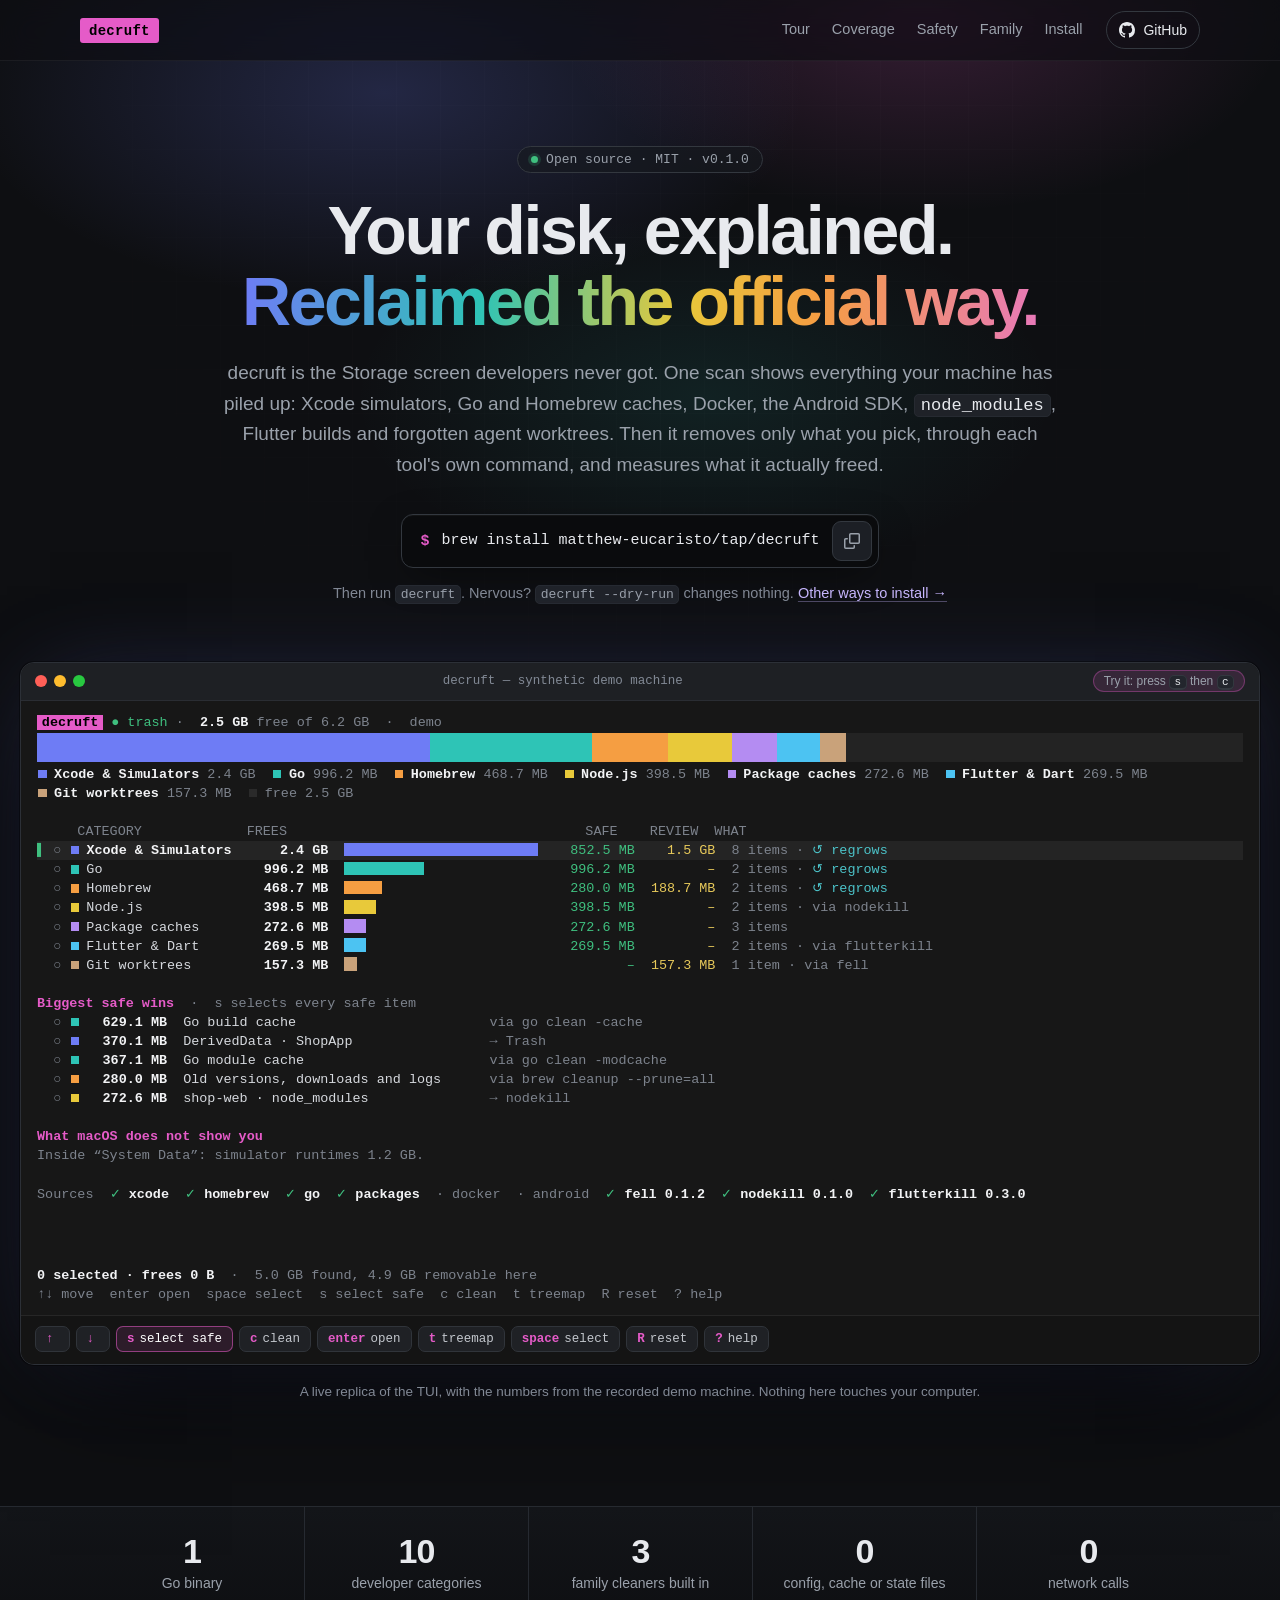
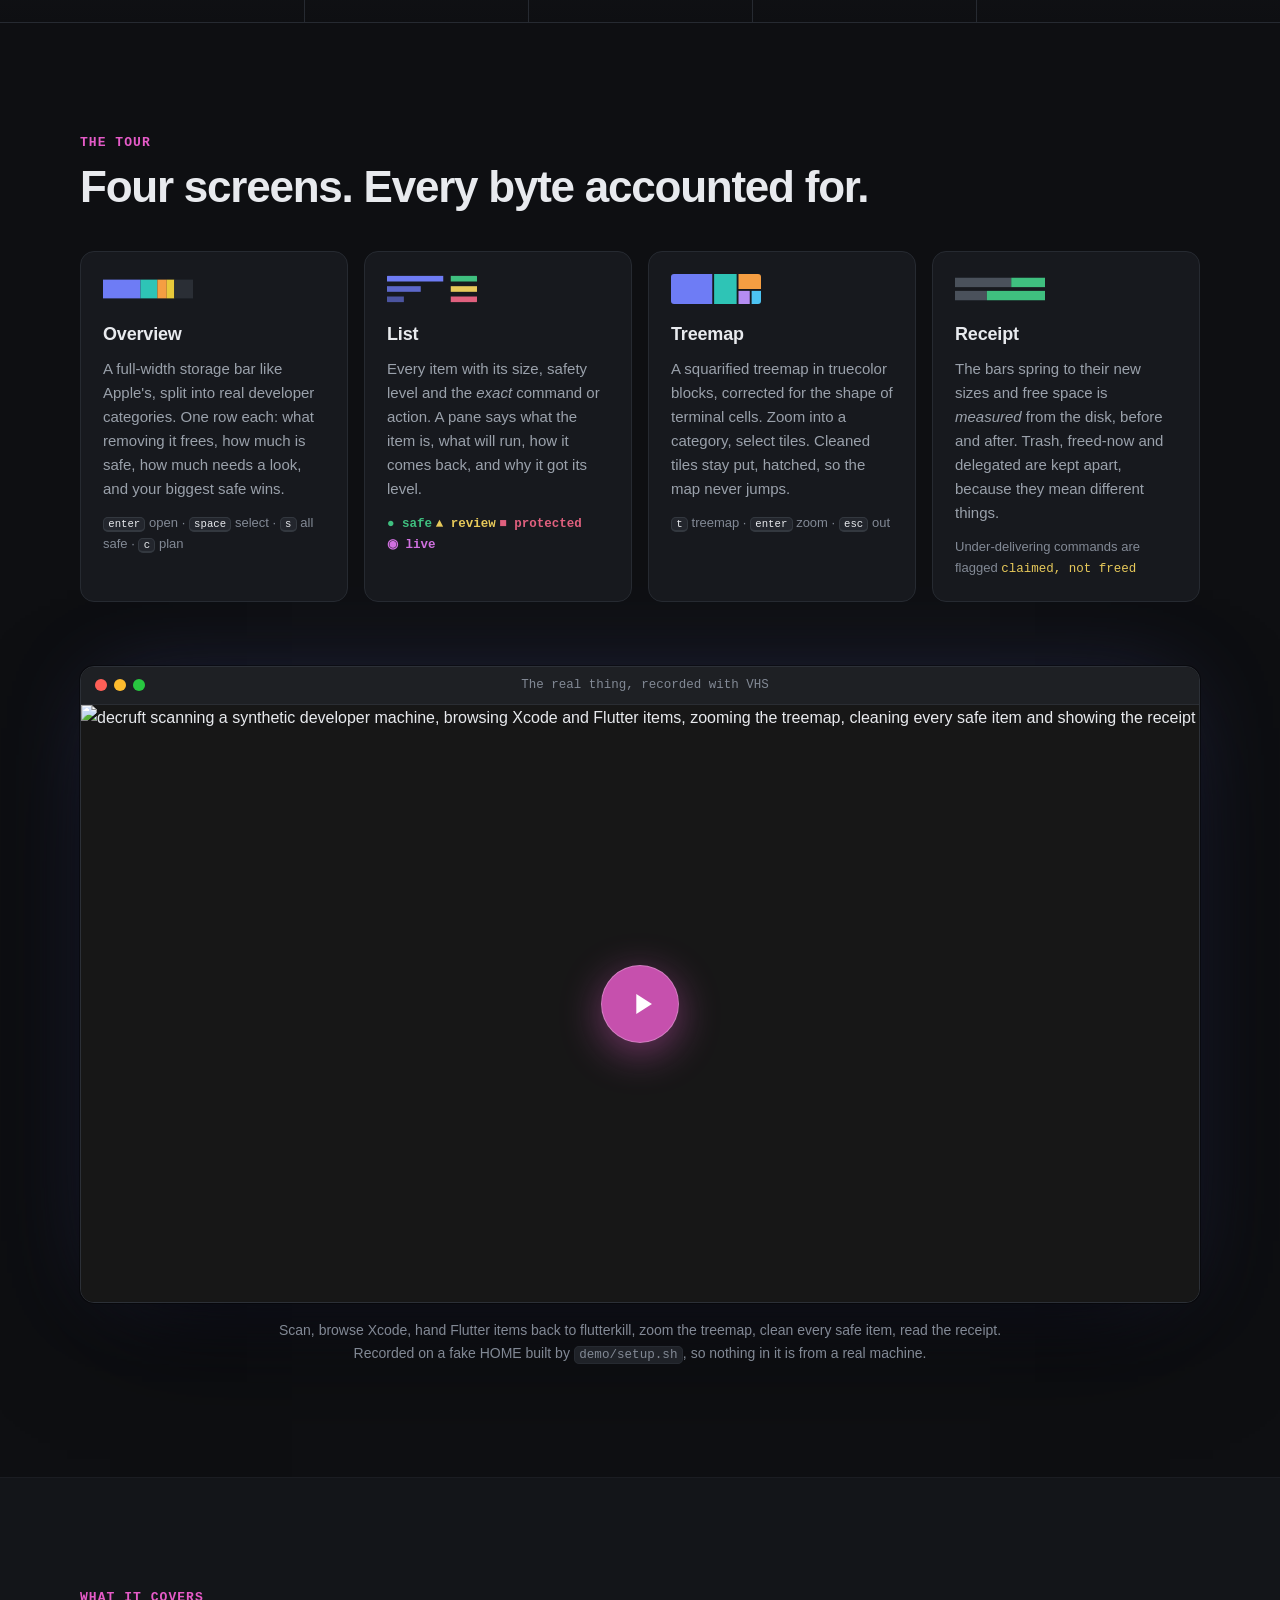
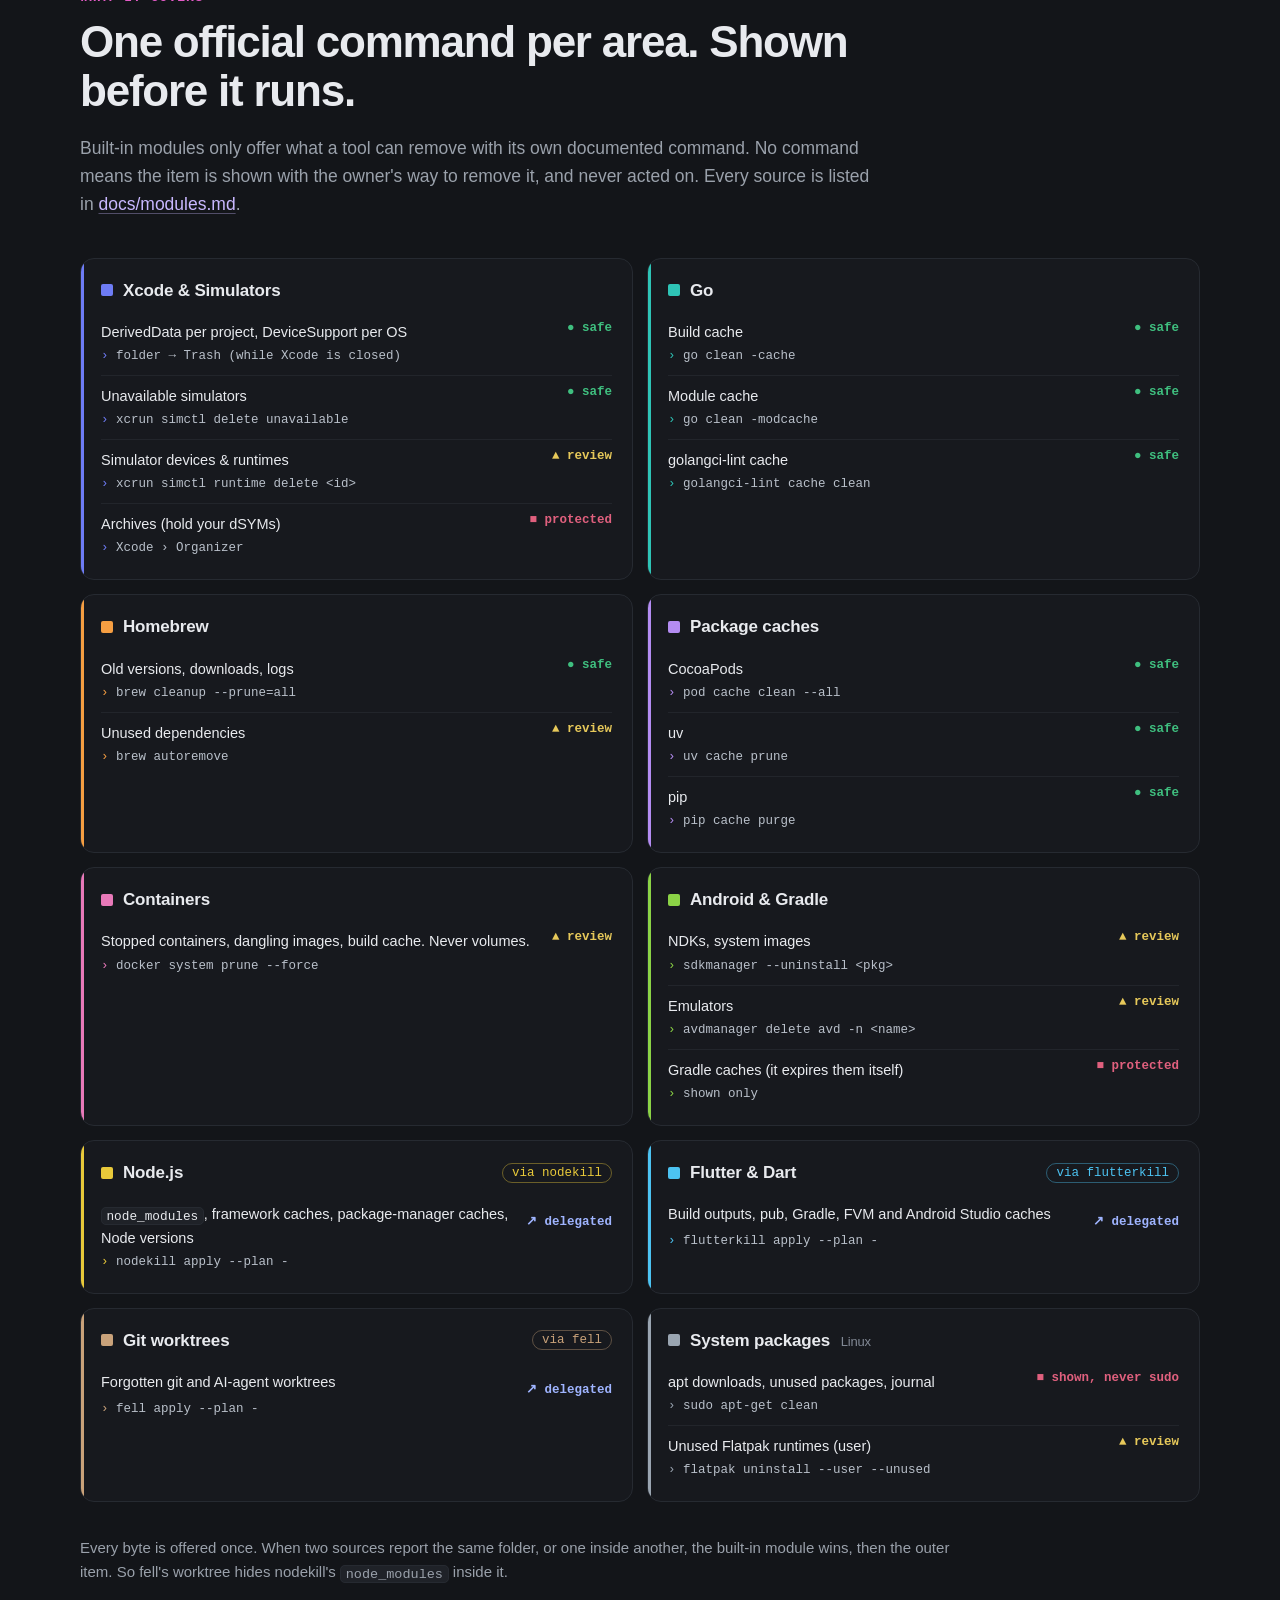
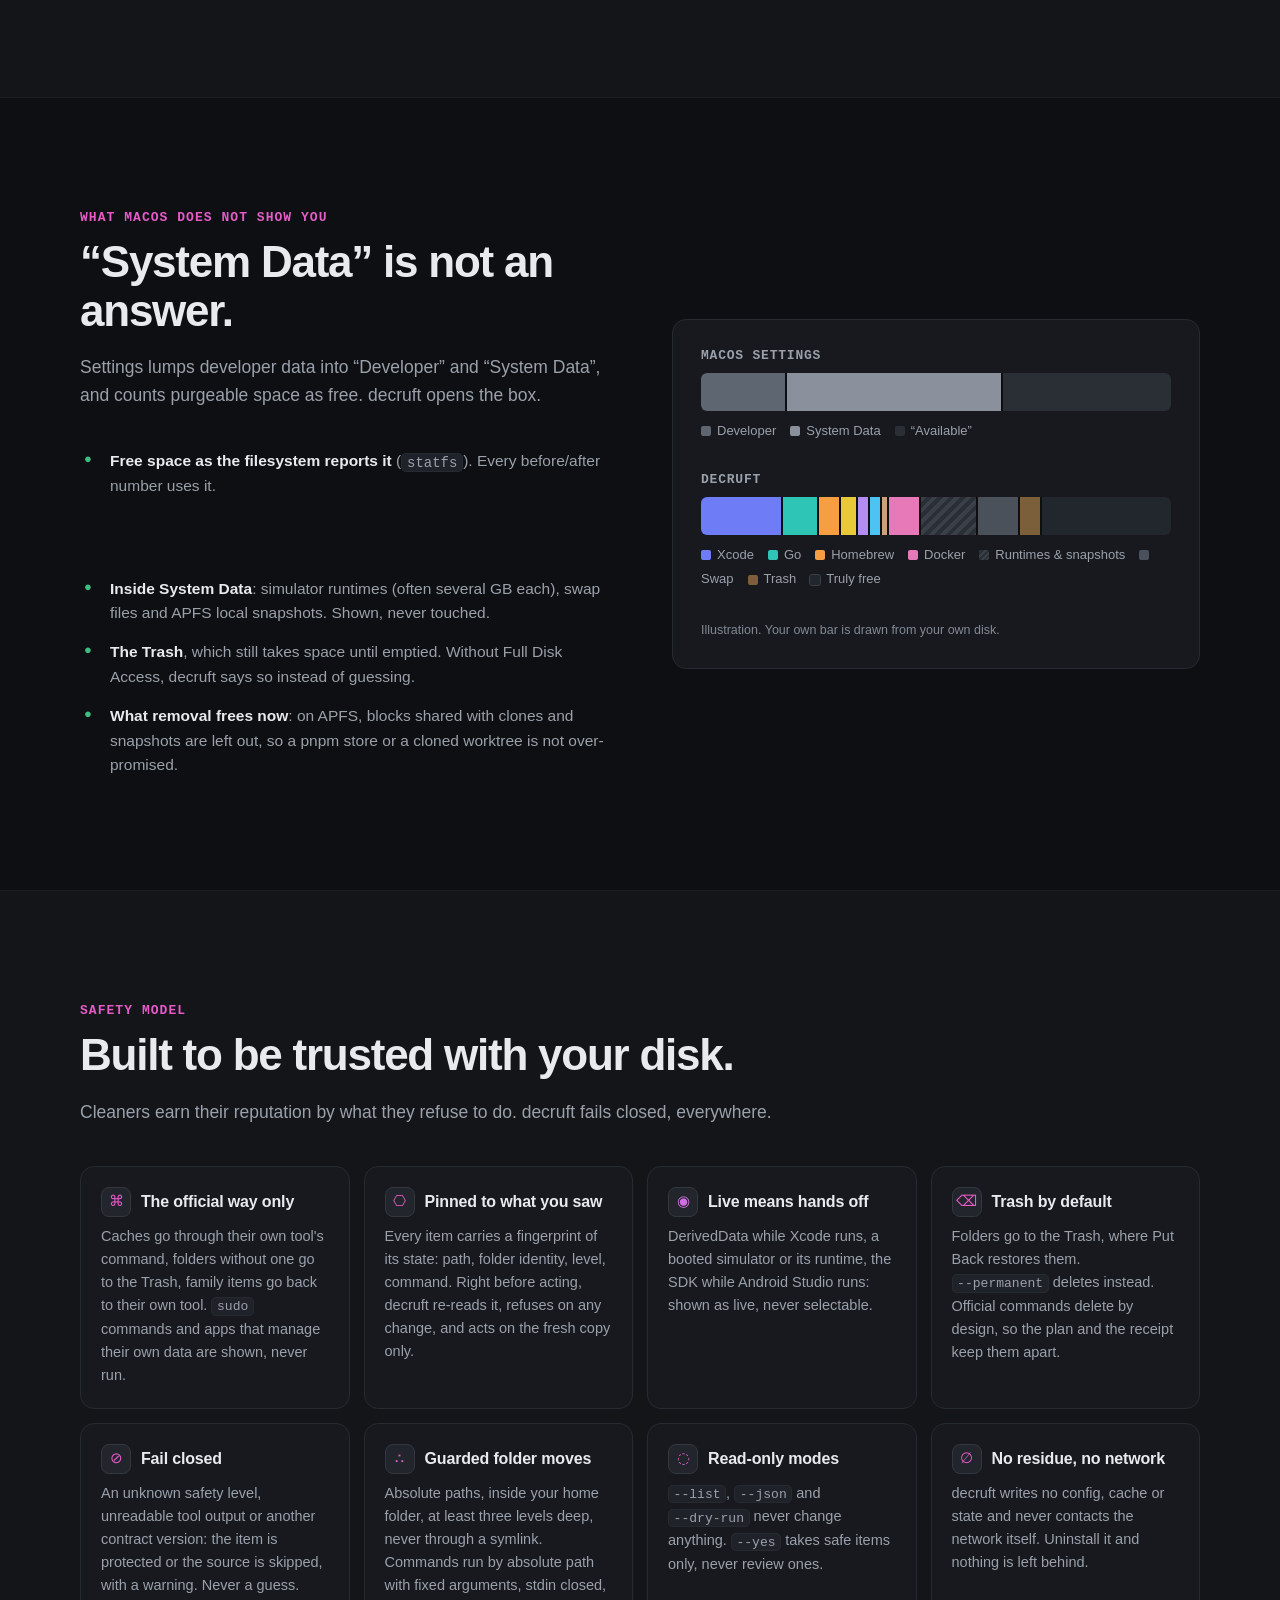
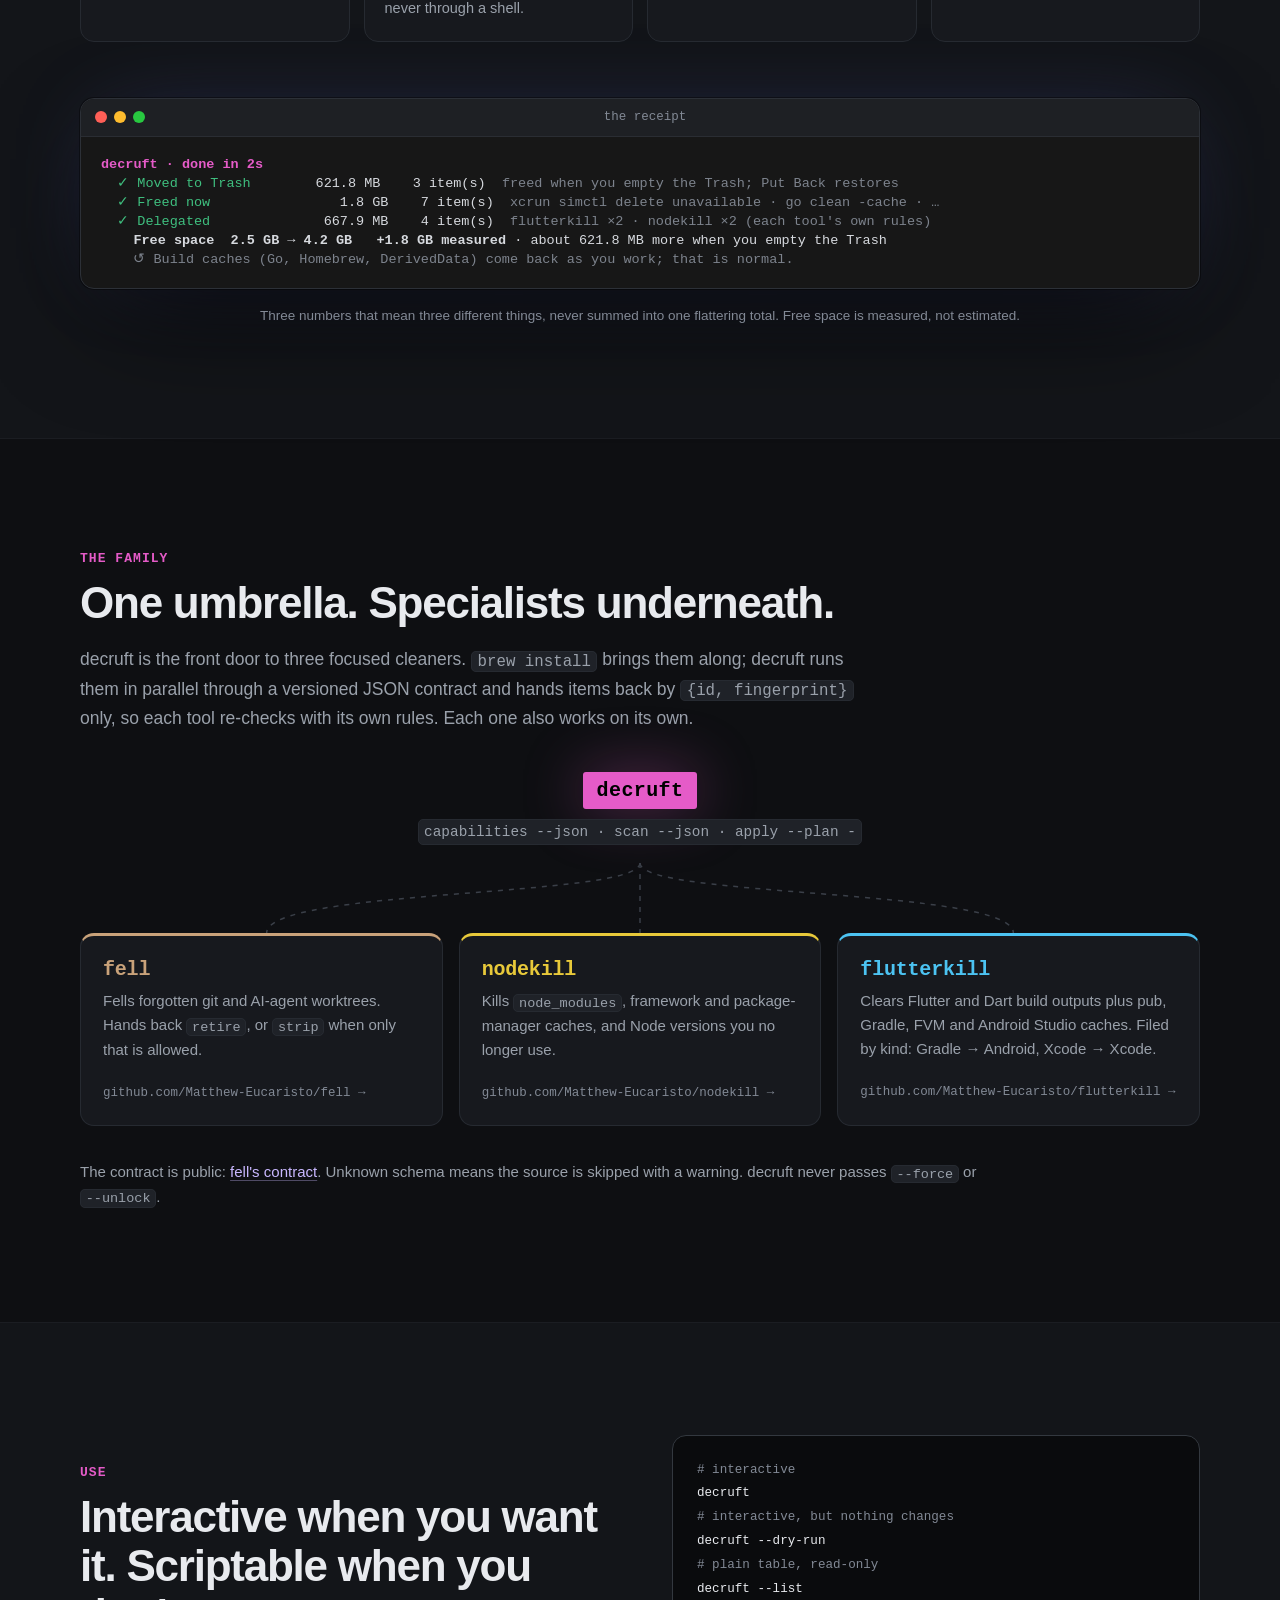
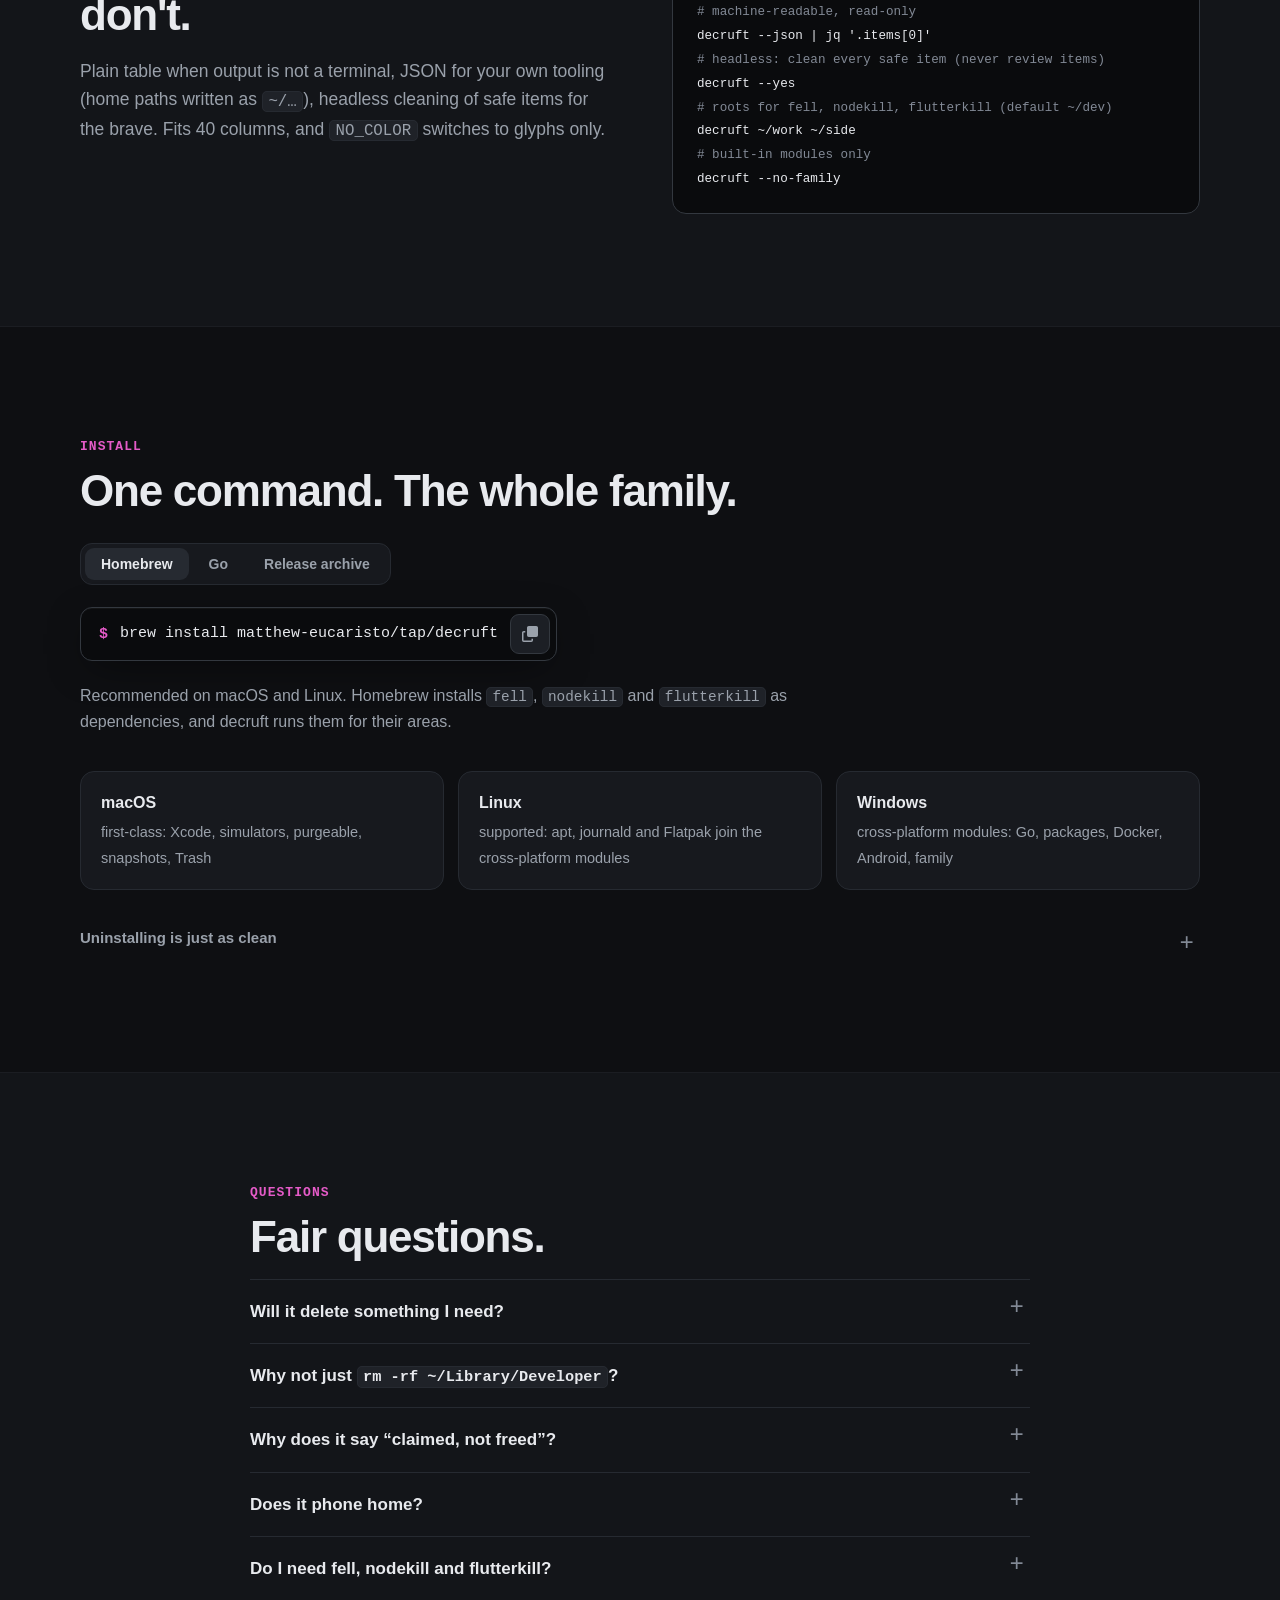
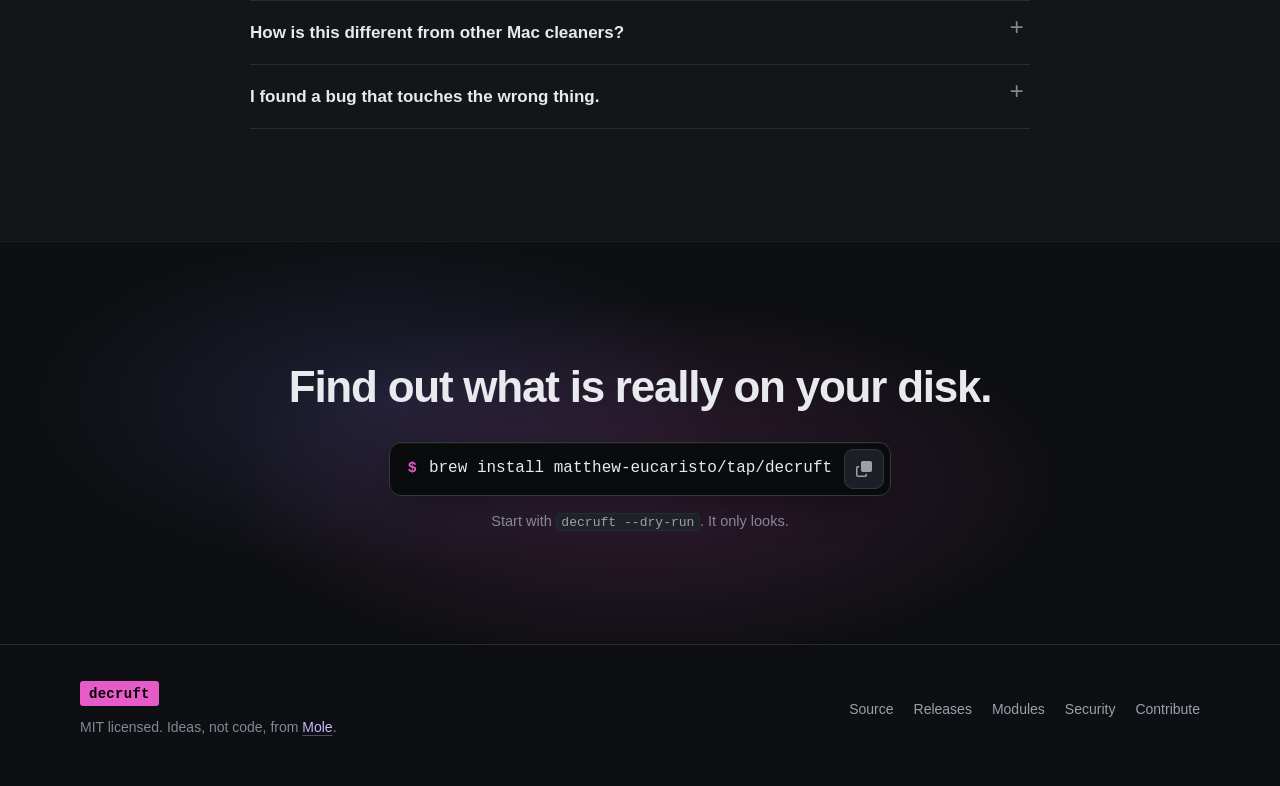
==== commit 8eae325b: "docs: GitHub Pages site with a live replica of the TUI site/ is a static landing page (no build step" ====
--- a/site/index.html
+++ b/site/index.html
@@ -429,7 +429,7 @@
 
 <footer class="foot">
   <div class="wrap foot-in">
-    <div><span class="badge">decruft</span><p>MIT licensed. Ideas, not code, from <a href="https://github.com/tw93/Mole">Mole</a>.</p><p>Also by the same author: <a href="https://matthew-eucaristo.github.io/lately/">lately</a>, what just happened on my Mac, and what mattered.</p></div>
+    <div><span class="badge">decruft</span><p>MIT licensed. Ideas, not code, from <a href="https://github.com/tw93/Mole">Mole</a>.</p></div>
     <nav aria-label="Project links">
       <a href="https://github.com/Matthew-Eucaristo/decruft">Source</a>
       <a href="https://github.com/Matthew-Eucaristo/decruft/releases">Releases</a>
--- a/site/style.css
+++ b/site/style.css
@@ -67,7 +67,7 @@
 .lede code { color: var(--fg); }
 
 .cmd { display: inline-flex; align-items: center; gap: 12px; background: #0a0b0d; border: 1px solid var(--line2); border-radius: 12px; padding: 6px 6px 6px 18px; max-width: 100%; box-shadow: 0 10px 40px -12px rgba(0,0,0,.6), inset 0 1px 0 rgba(255,255,255,.04); }
-.cmd code { text-align: left; font-size: 15px; color: var(--fg); background: none; border: 0; padding: 0; white-space: nowrap; overflow-x: auto; scrollbar-width: none; }
+.cmd code { font-size: 15px; color: var(--fg); background: none; border: 0; padding: 0; white-space: nowrap; overflow-x: auto; scrollbar-width: none; }
 .cmd code::-webkit-scrollbar { display: none; }
 .prompt { color: var(--accent); font: 600 15px var(--mono); }
 .copy { position: relative; flex: none; display: grid; place-items: center; width: 40px; height: 40px; border-radius: 9px; border: 1px solid var(--line2); background: #1c1f25; color: var(--mut); cursor: pointer; transition: color .15s, background .15s, border-color .15s; }
@@ -292,7 +292,6 @@
 .foot { border-top: 1px solid var(--line); padding: 36px 0 48px; color: var(--dim); font-size: 14px; }
 .foot-in { display: flex; justify-content: space-between; align-items: center; gap: 20px; flex-wrap: wrap; }
 .foot p { margin: 10px 0 0; }
-.foot p + p { margin-top: 4px; }
 .foot nav { display: flex; gap: 20px; flex-wrap: wrap; }
 .foot nav a { color: var(--mut); text-decoration: none; }
 .foot nav a:hover { color: var(--fg); }
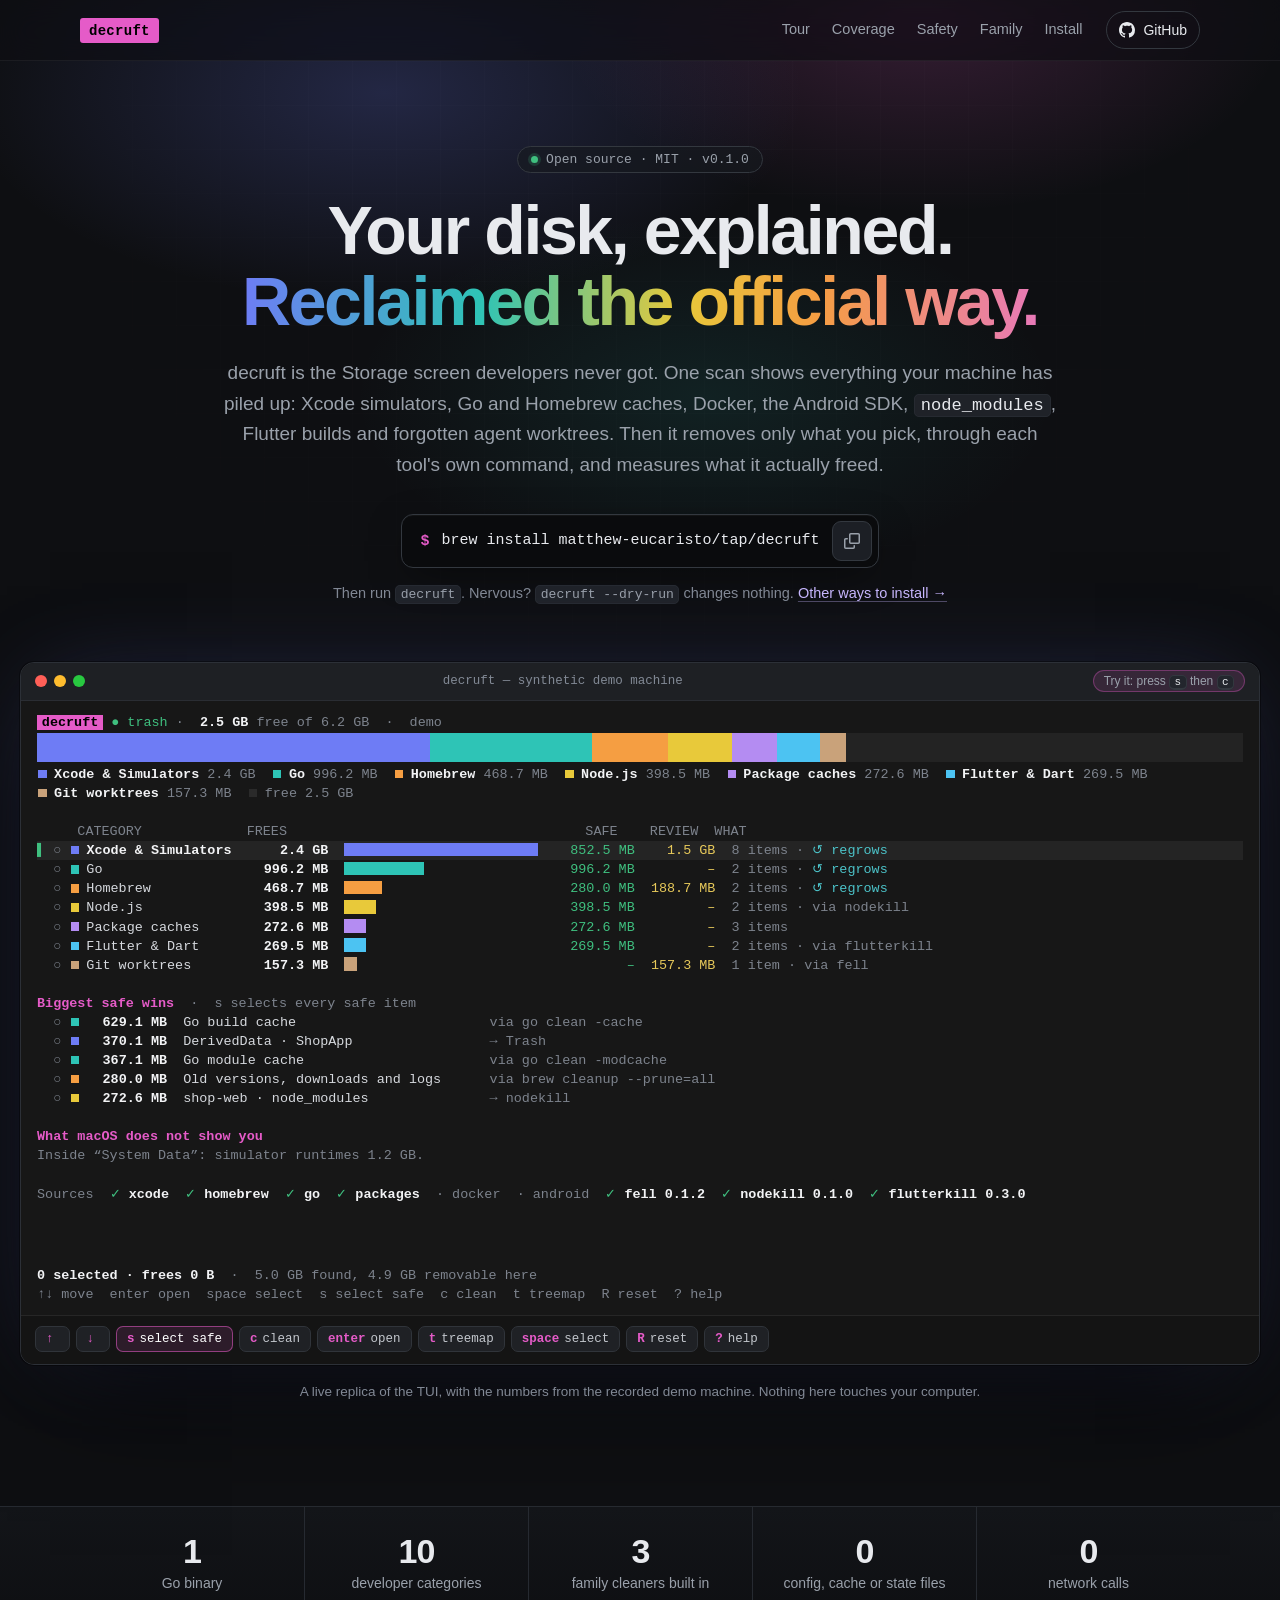
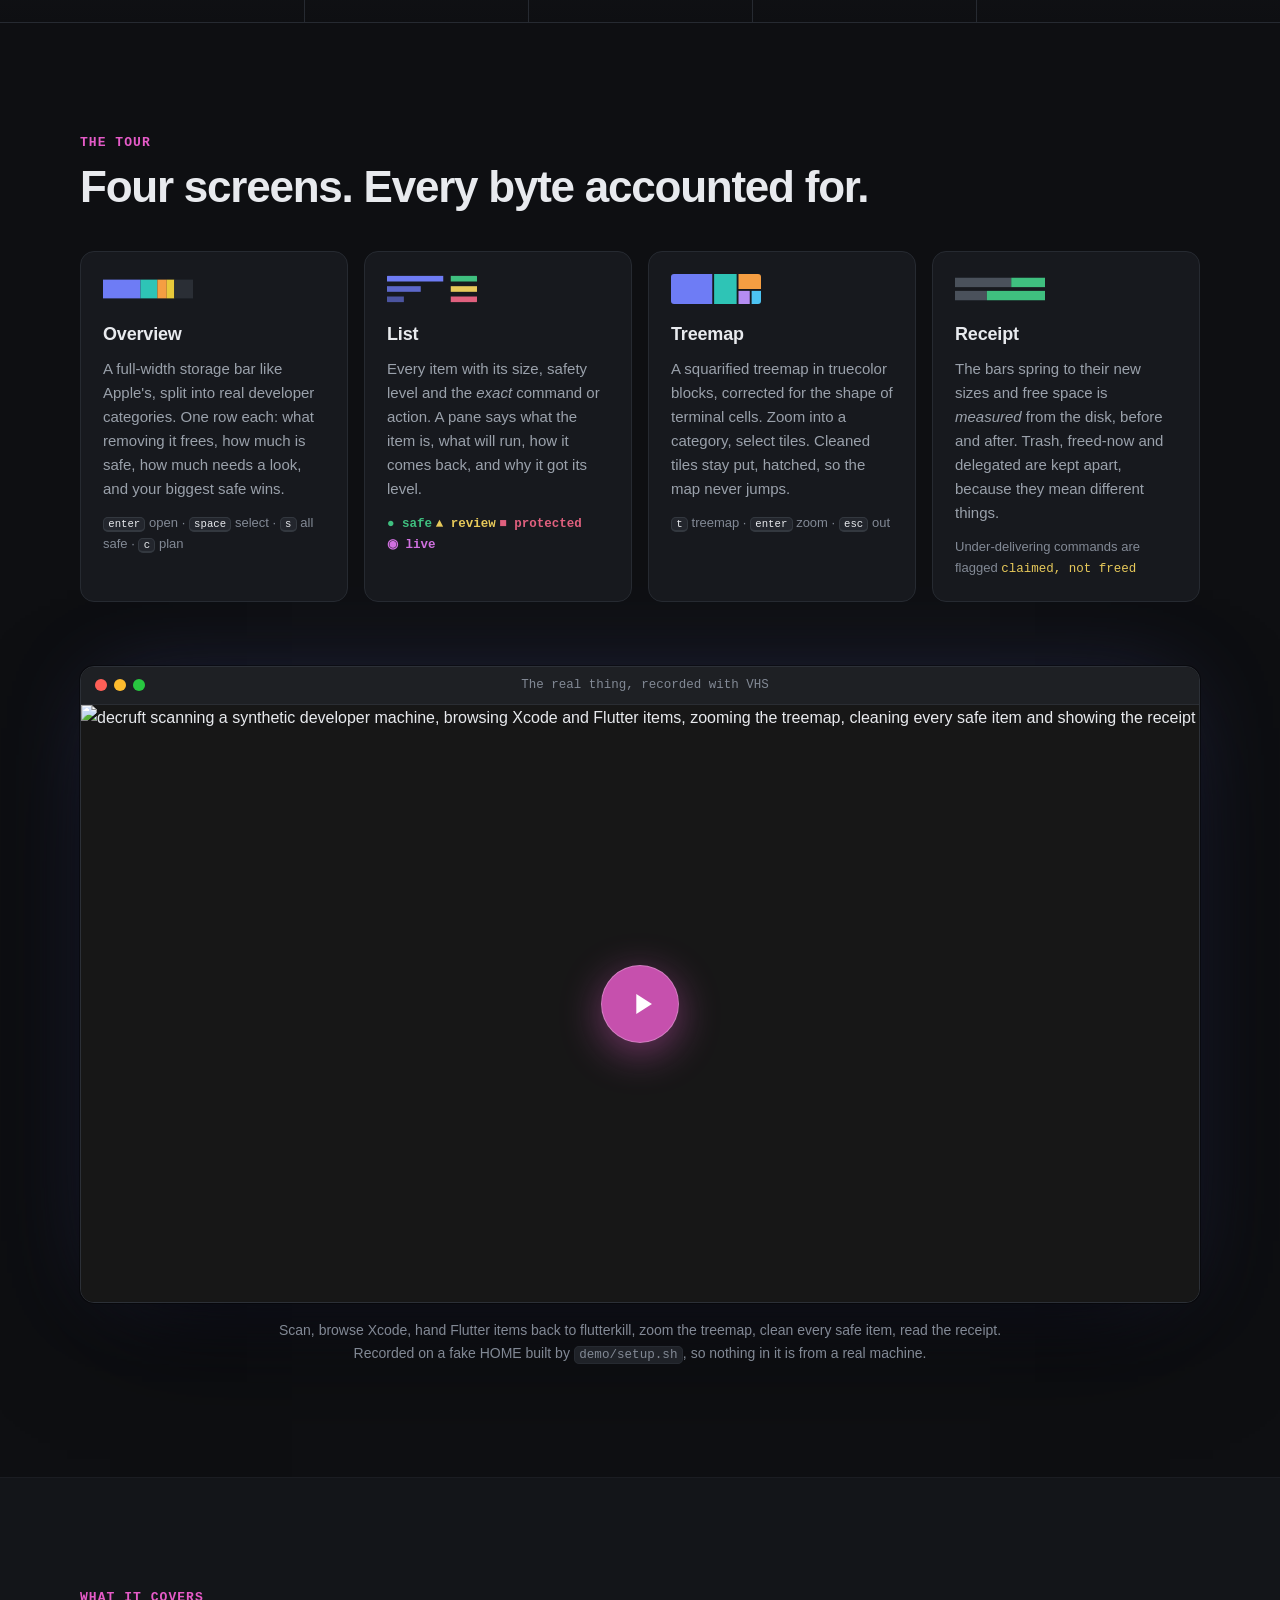
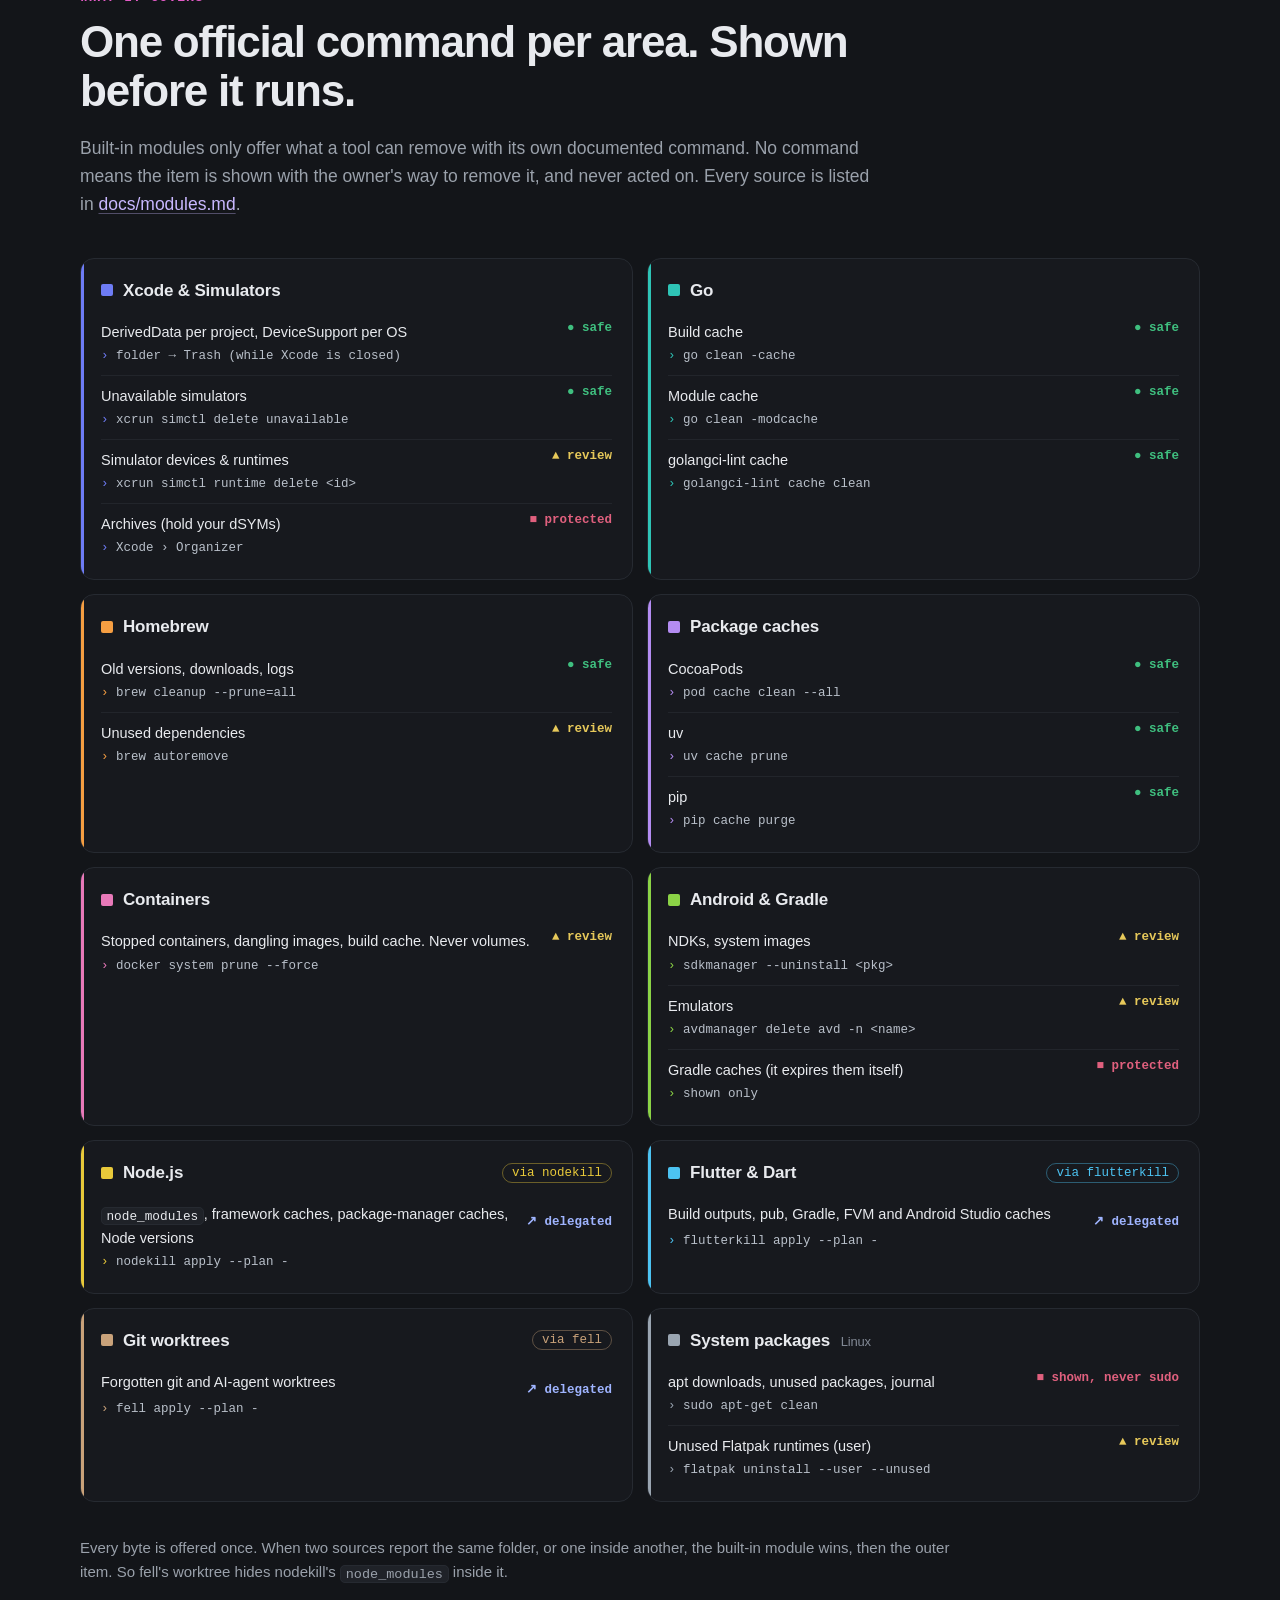
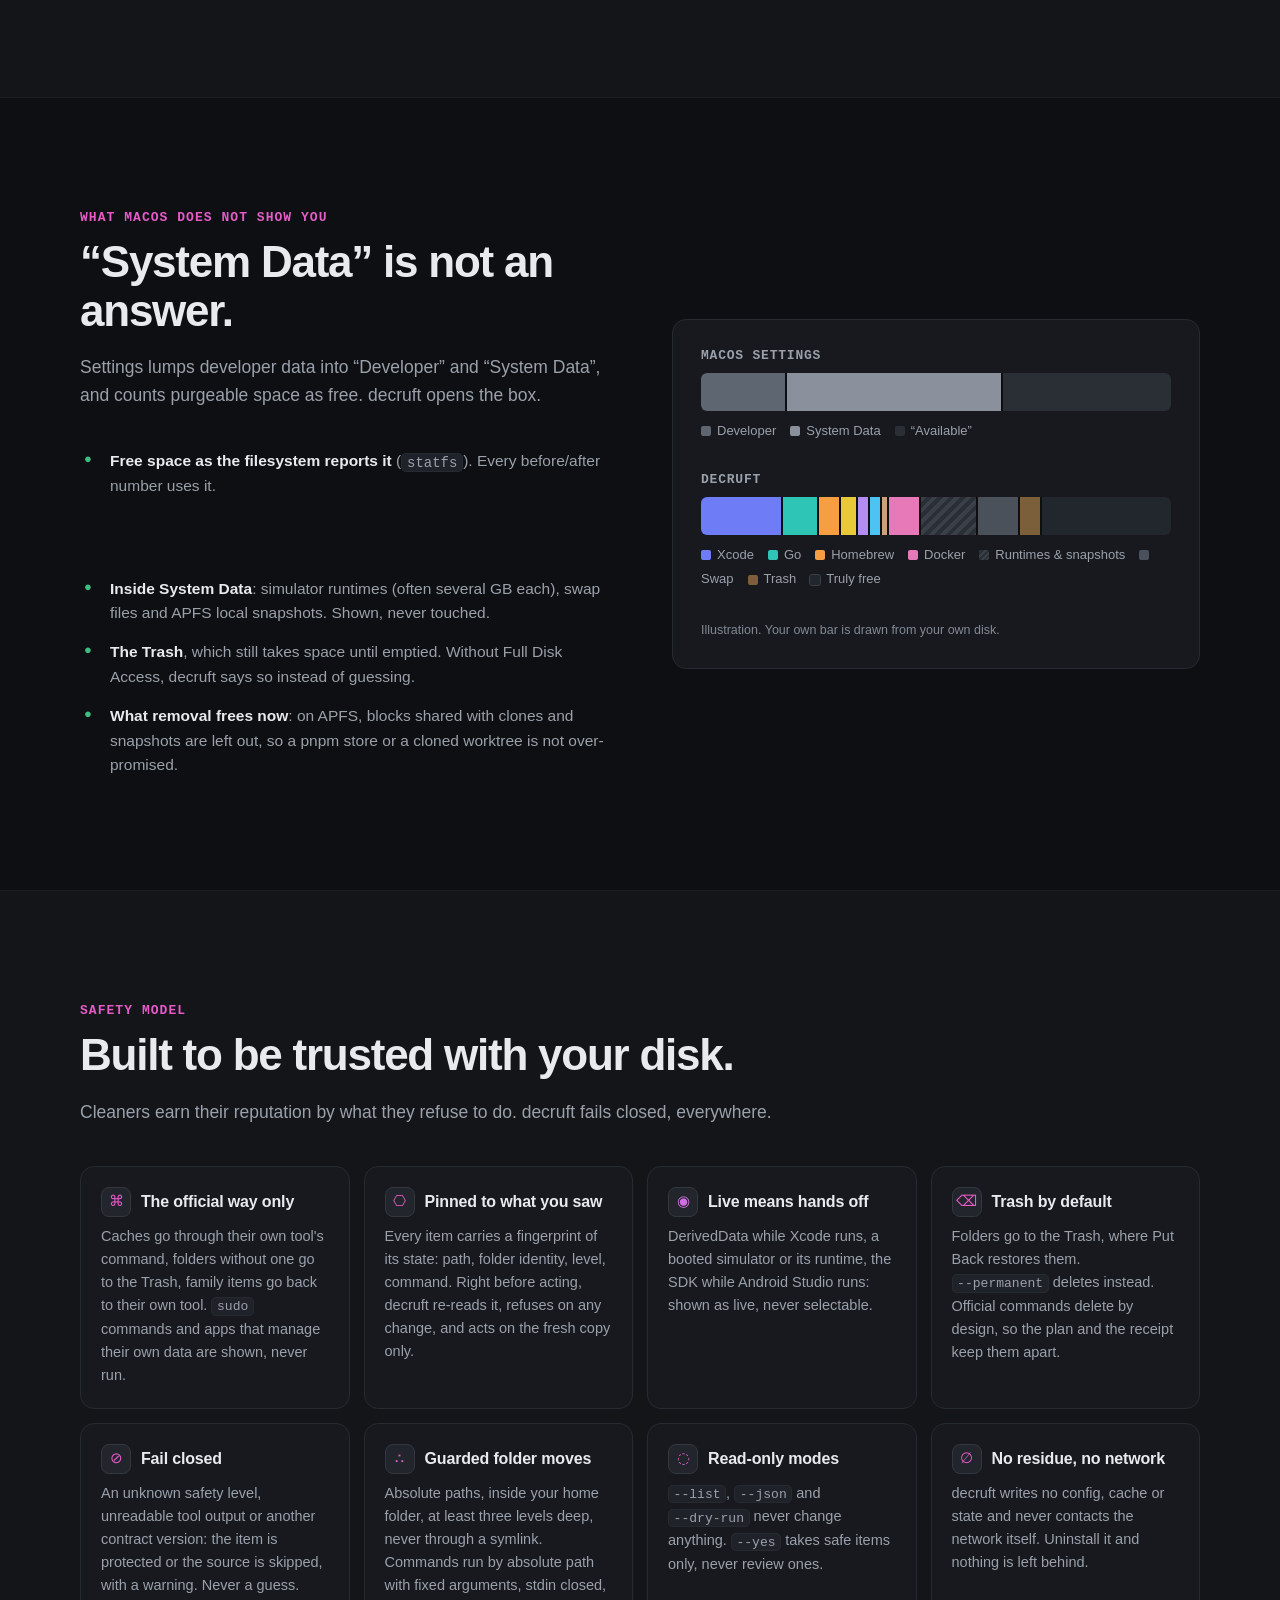
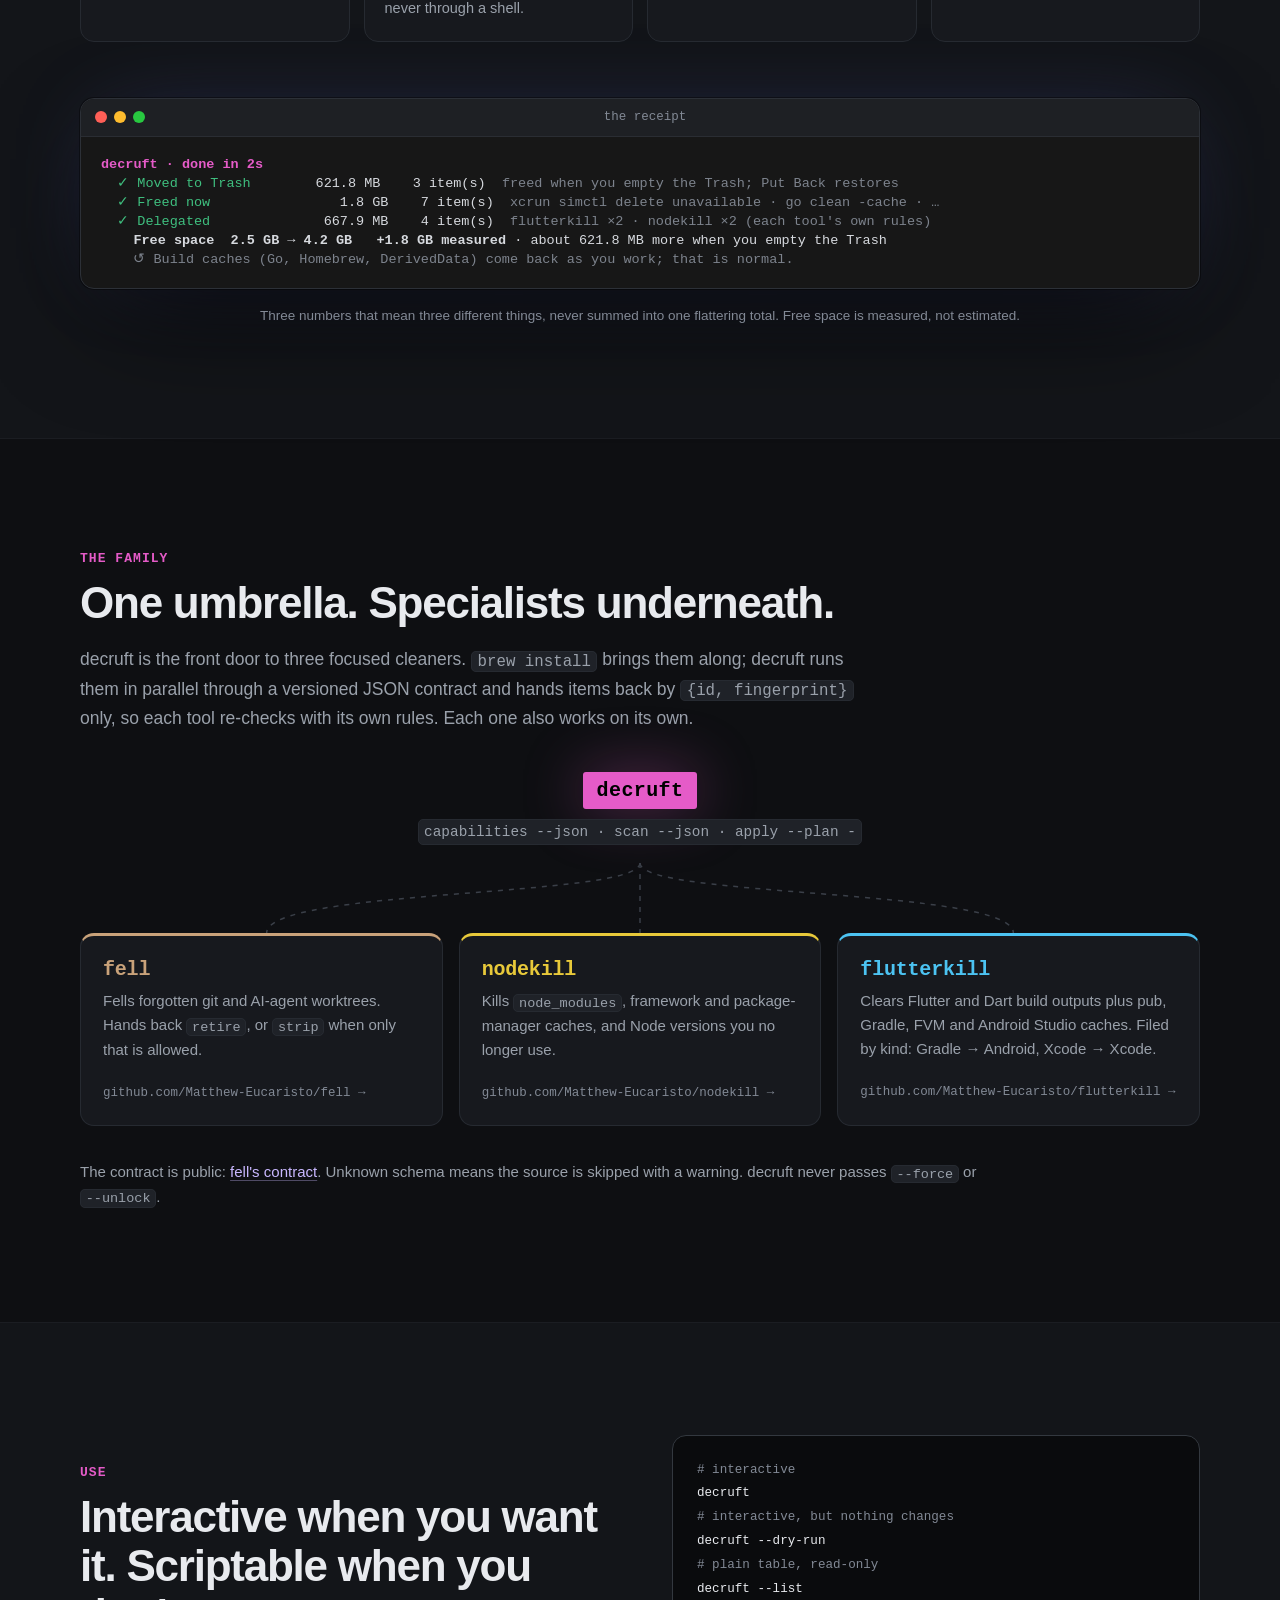
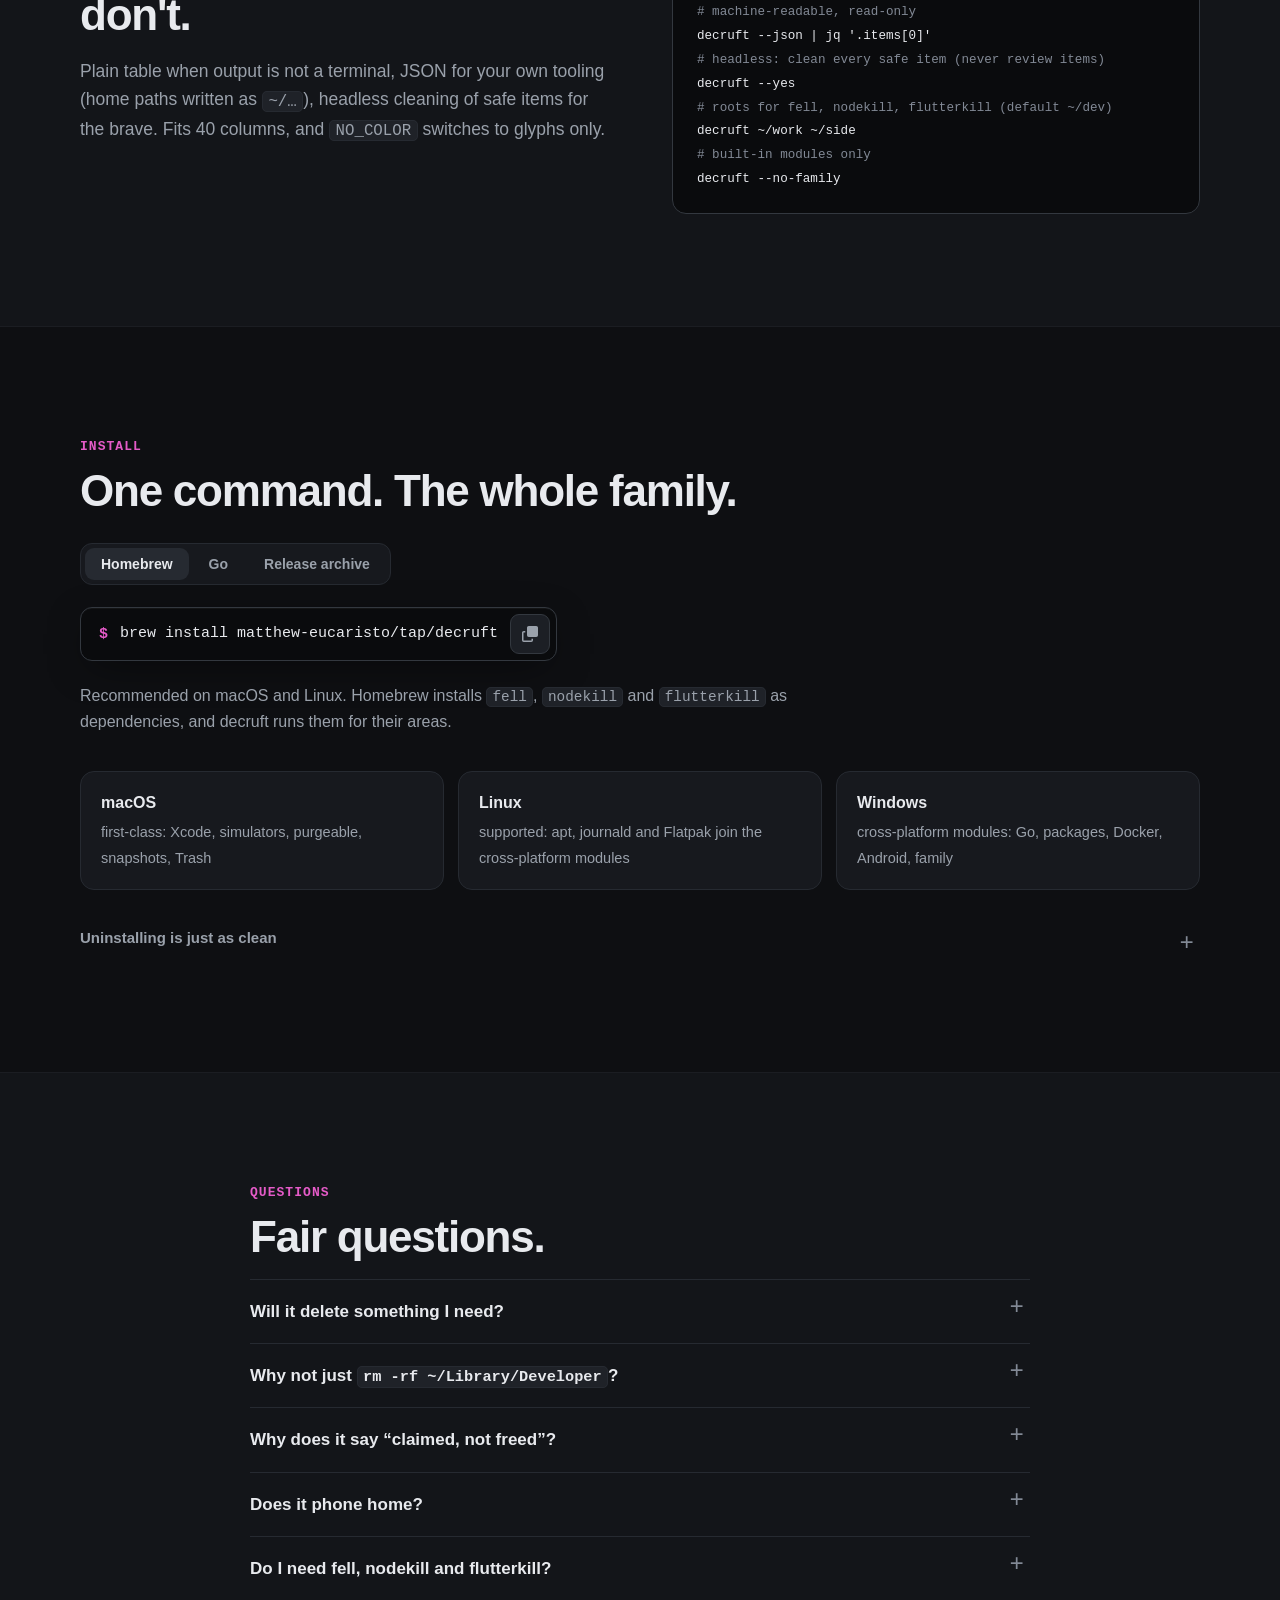
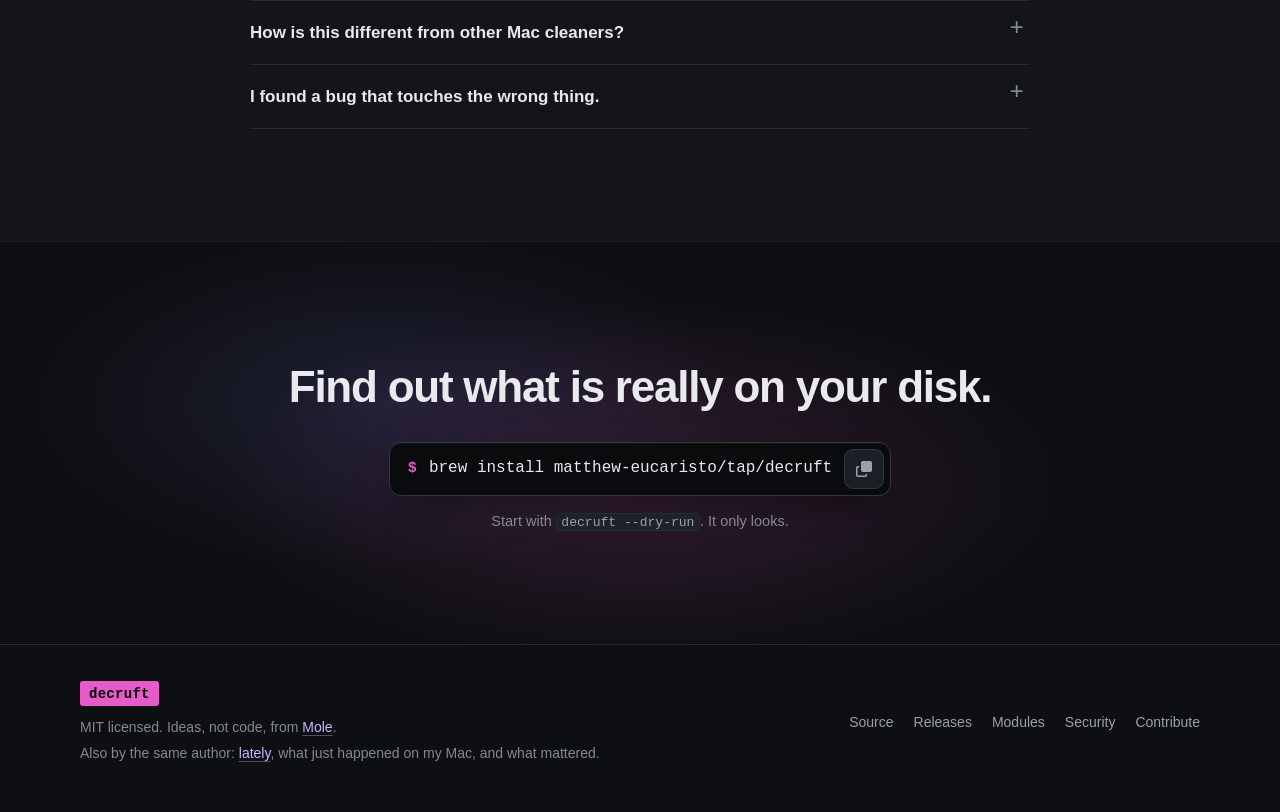
==== commit 5886c493: "docs: link lately from the site footer; left-align wrapped install commands" ====
--- a/site/index.html
+++ b/site/index.html
@@ -429,7 +429,7 @@
 
 <footer class="foot">
   <div class="wrap foot-in">
-    <div><span class="badge">decruft</span><p>MIT licensed. Ideas, not code, from <a href="https://github.com/tw93/Mole">Mole</a>.</p></div>
+    <div><span class="badge">decruft</span><p>MIT licensed. Ideas, not code, from <a href="https://github.com/tw93/Mole">Mole</a>.</p><p>Also by the same author: <a href="https://matthew-eucaristo.github.io/lately/">lately</a>, what just happened on my Mac, and what mattered.</p></div>
     <nav aria-label="Project links">
       <a href="https://github.com/Matthew-Eucaristo/decruft">Source</a>
       <a href="https://github.com/Matthew-Eucaristo/decruft/releases">Releases</a>
--- a/site/style.css
+++ b/site/style.css
@@ -67,7 +67,7 @@
 .lede code { color: var(--fg); }
 
 .cmd { display: inline-flex; align-items: center; gap: 12px; background: #0a0b0d; border: 1px solid var(--line2); border-radius: 12px; padding: 6px 6px 6px 18px; max-width: 100%; box-shadow: 0 10px 40px -12px rgba(0,0,0,.6), inset 0 1px 0 rgba(255,255,255,.04); }
-.cmd code { font-size: 15px; color: var(--fg); background: none; border: 0; padding: 0; white-space: nowrap; overflow-x: auto; scrollbar-width: none; }
+.cmd code { text-align: left; font-size: 15px; color: var(--fg); background: none; border: 0; padding: 0; white-space: nowrap; overflow-x: auto; scrollbar-width: none; }
 .cmd code::-webkit-scrollbar { display: none; }
 .prompt { color: var(--accent); font: 600 15px var(--mono); }
 .copy { position: relative; flex: none; display: grid; place-items: center; width: 40px; height: 40px; border-radius: 9px; border: 1px solid var(--line2); background: #1c1f25; color: var(--mut); cursor: pointer; transition: color .15s, background .15s, border-color .15s; }
@@ -292,6 +292,7 @@
 .foot { border-top: 1px solid var(--line); padding: 36px 0 48px; color: var(--dim); font-size: 14px; }
 .foot-in { display: flex; justify-content: space-between; align-items: center; gap: 20px; flex-wrap: wrap; }
 .foot p { margin: 10px 0 0; }
+.foot p + p { margin-top: 4px; }
 .foot nav { display: flex; gap: 20px; flex-wrap: wrap; }
 .foot nav a { color: var(--mut); text-decoration: none; }
 .foot nav a:hover { color: var(--fg); }
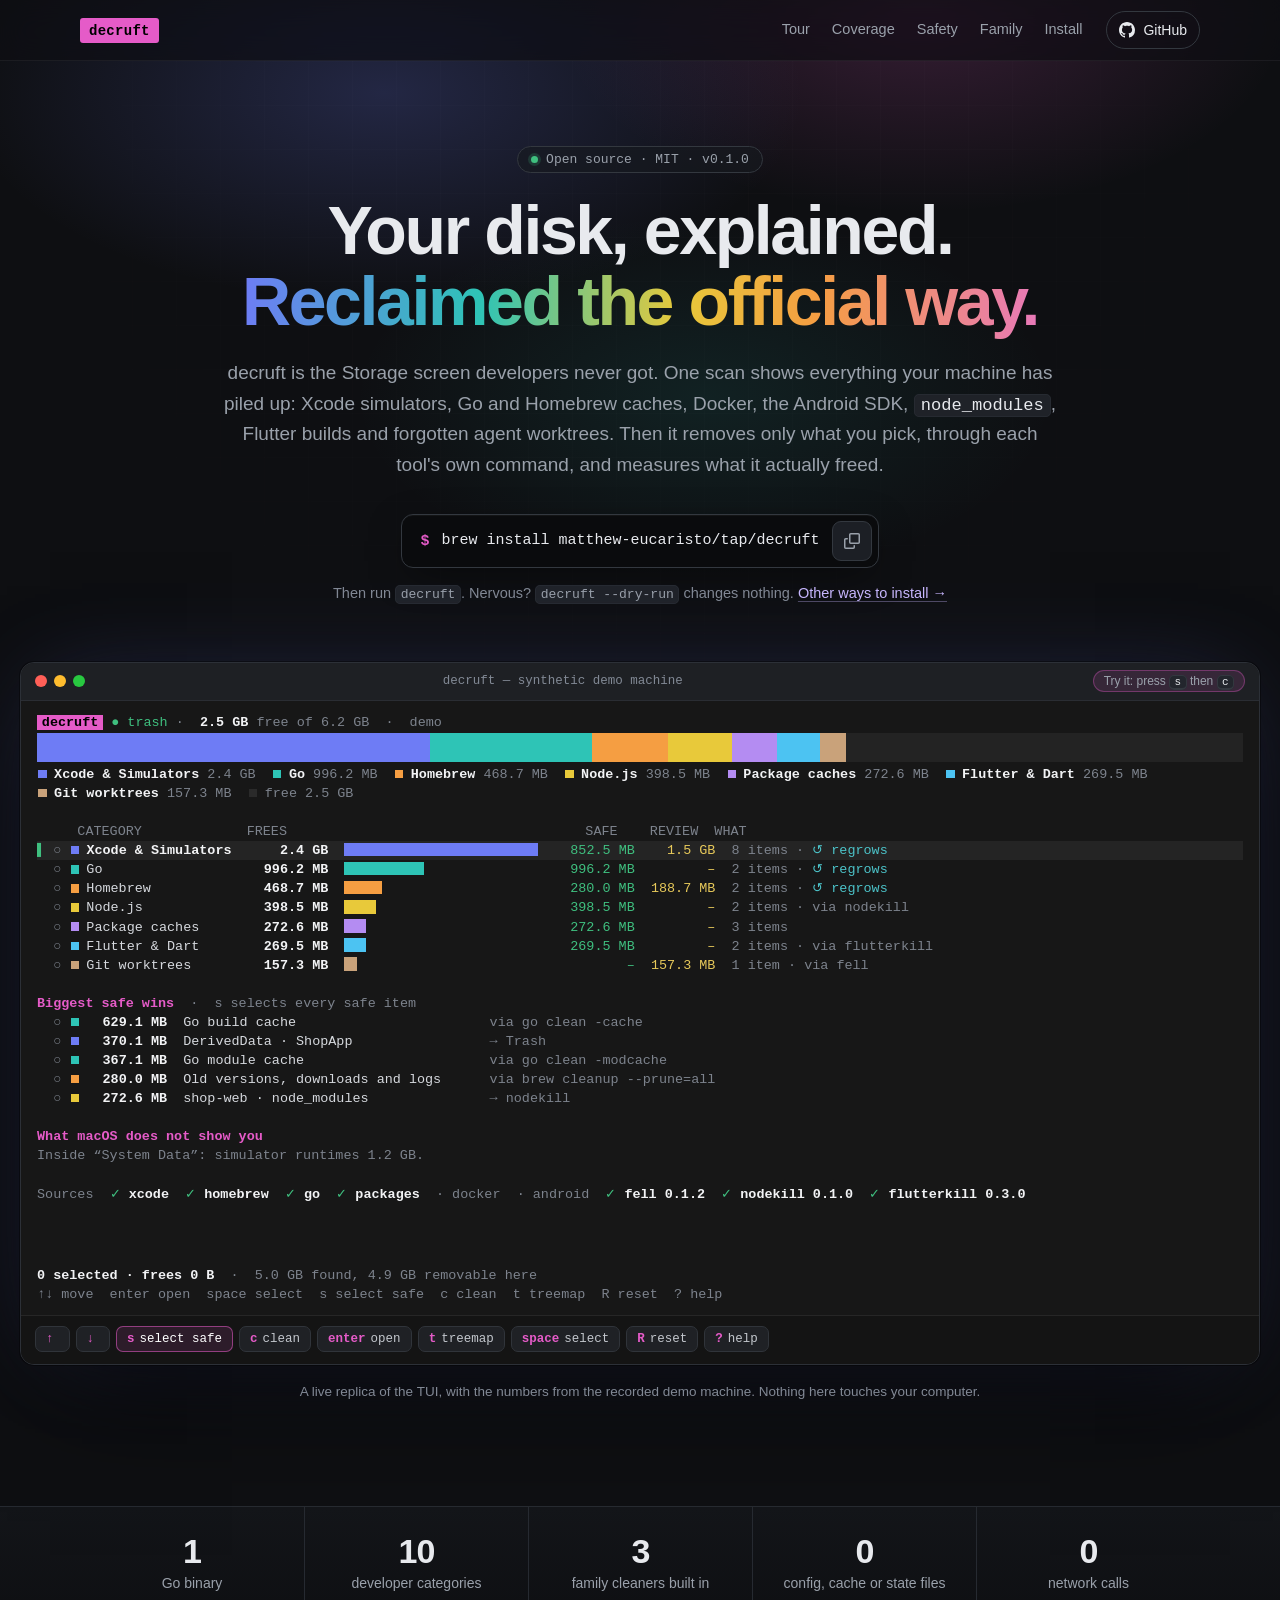
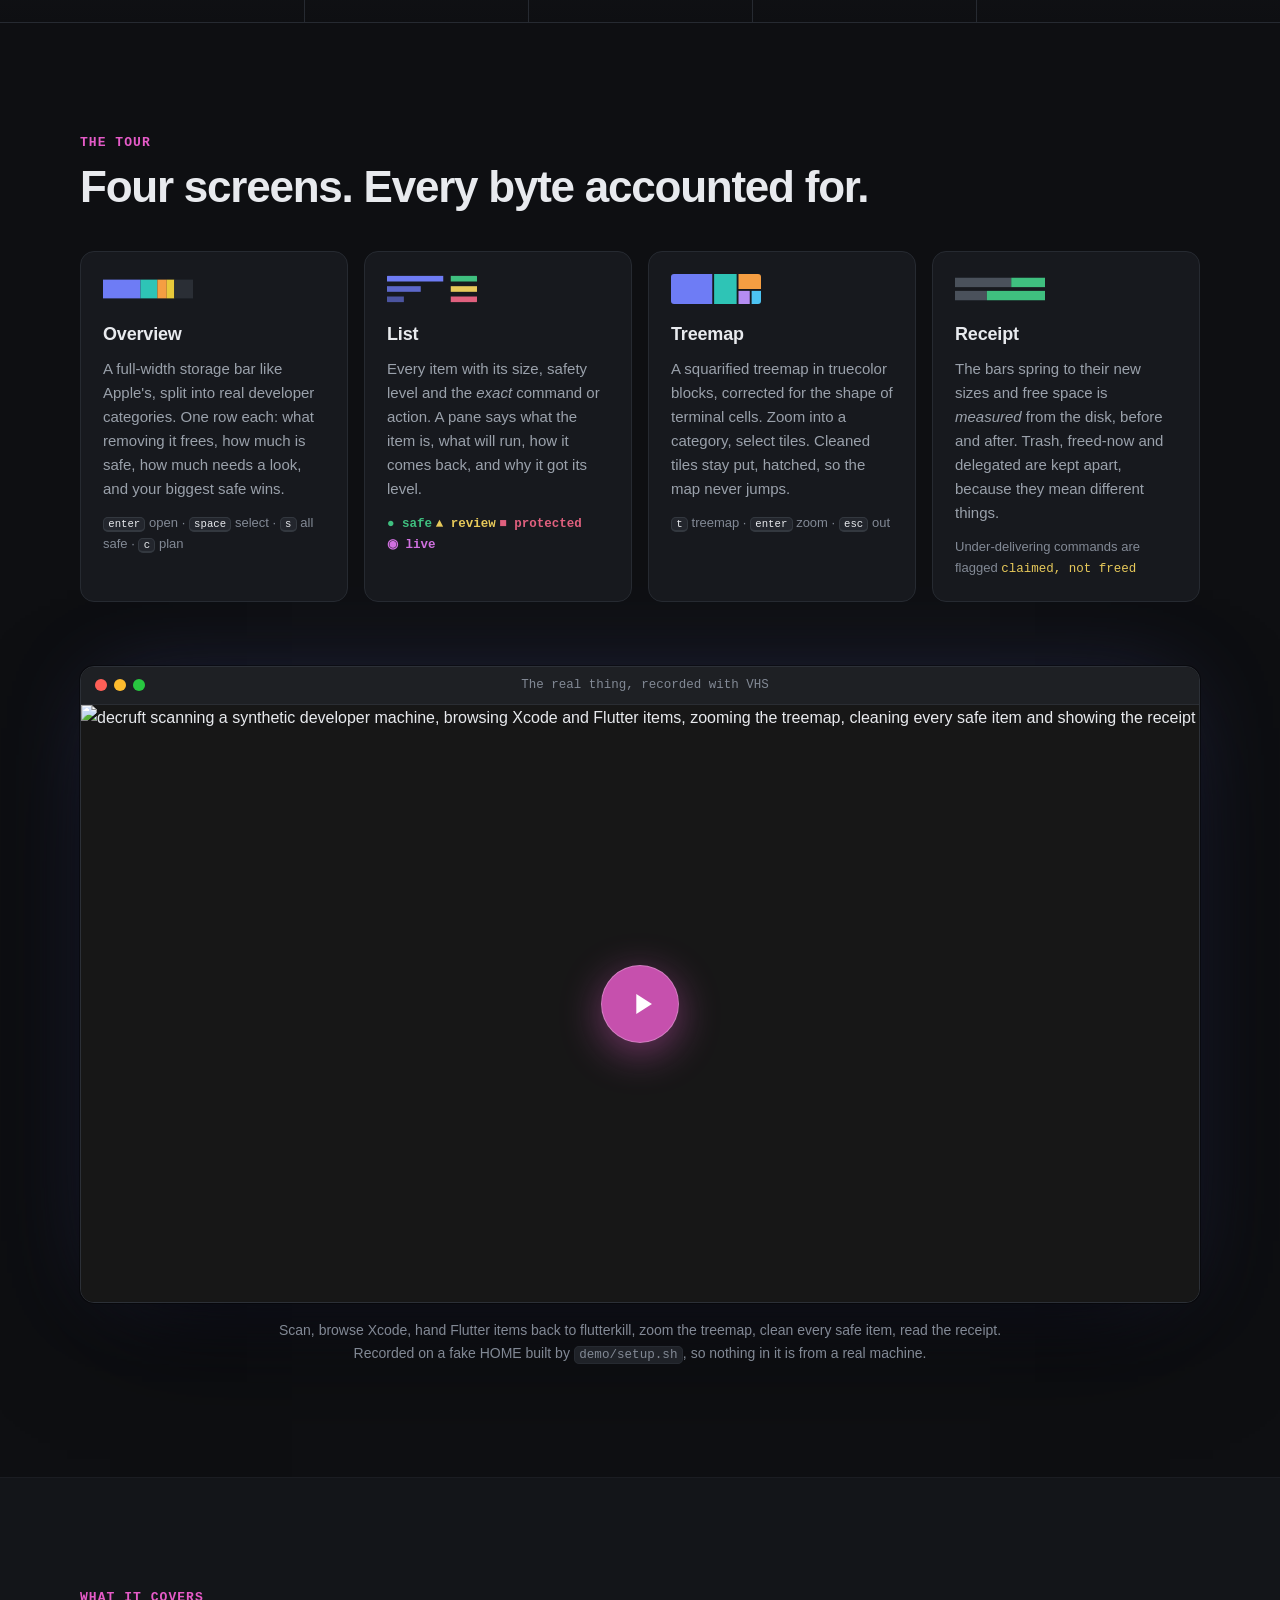
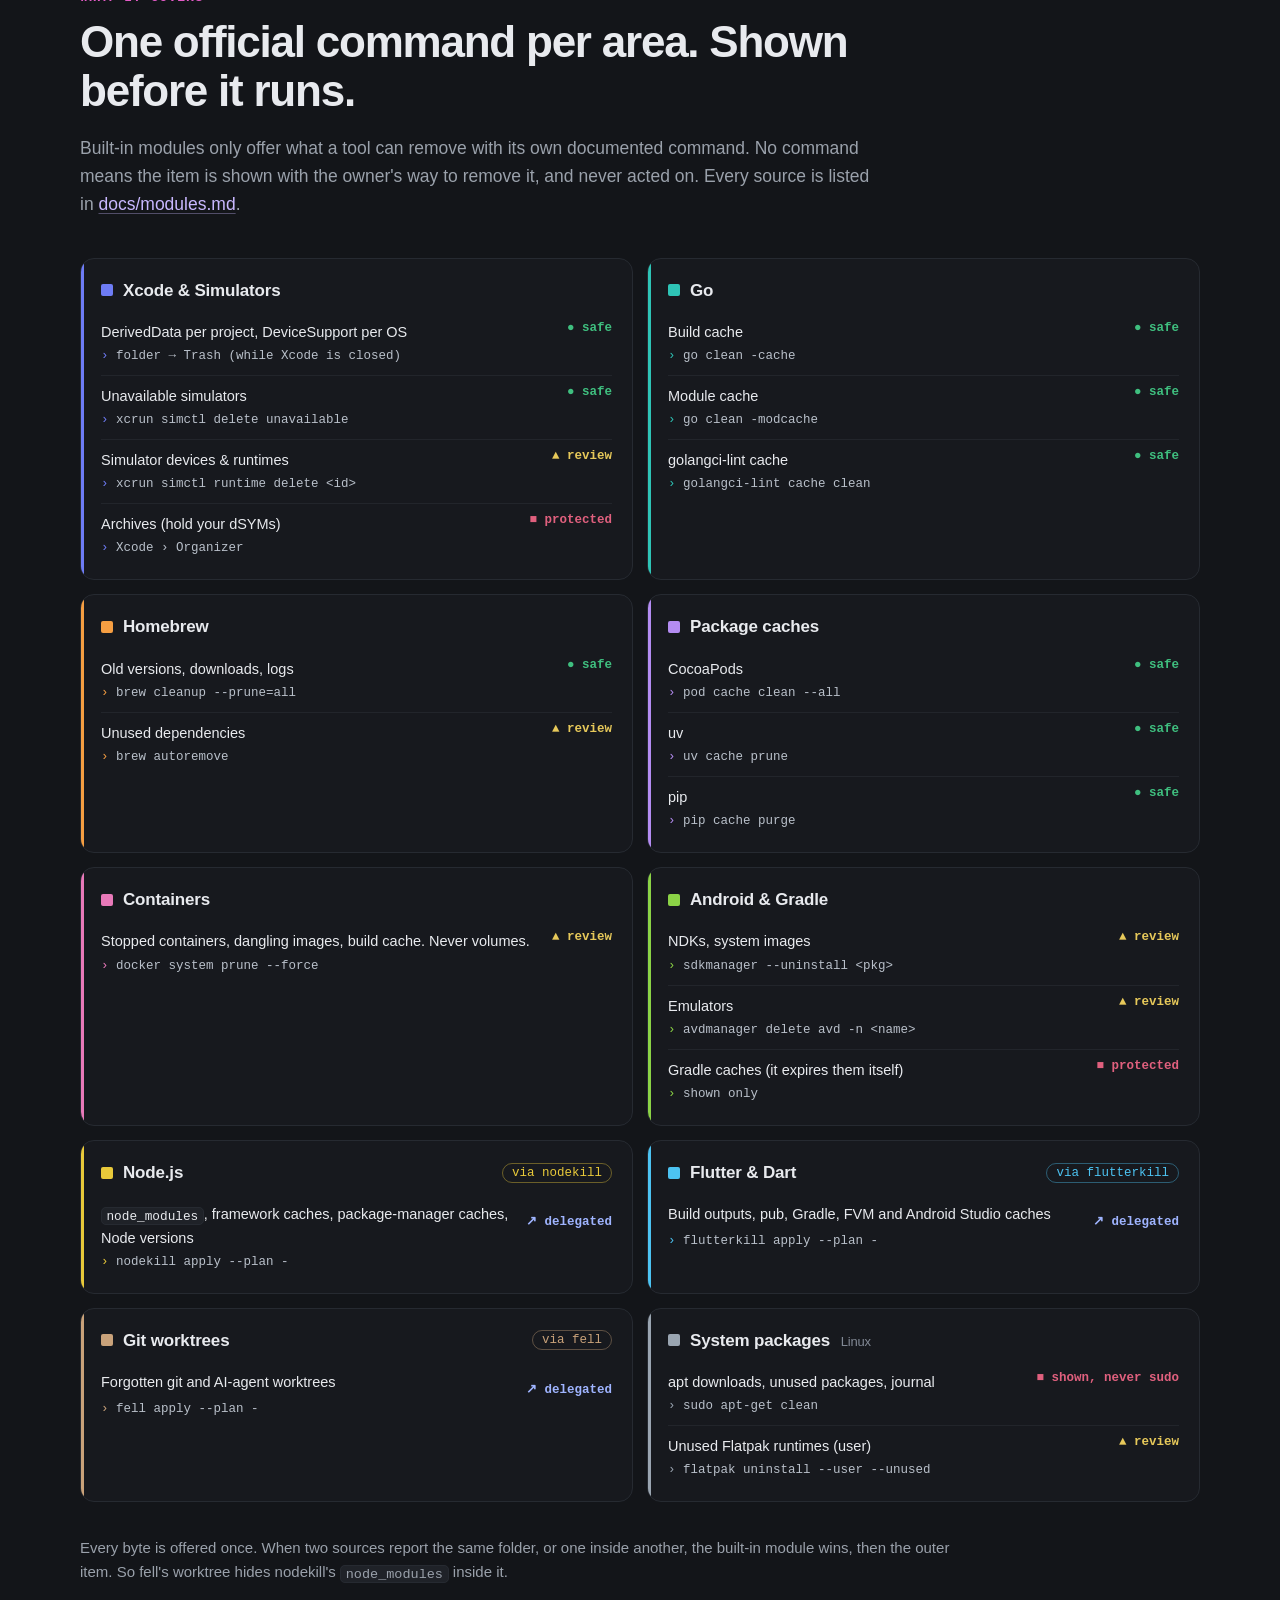
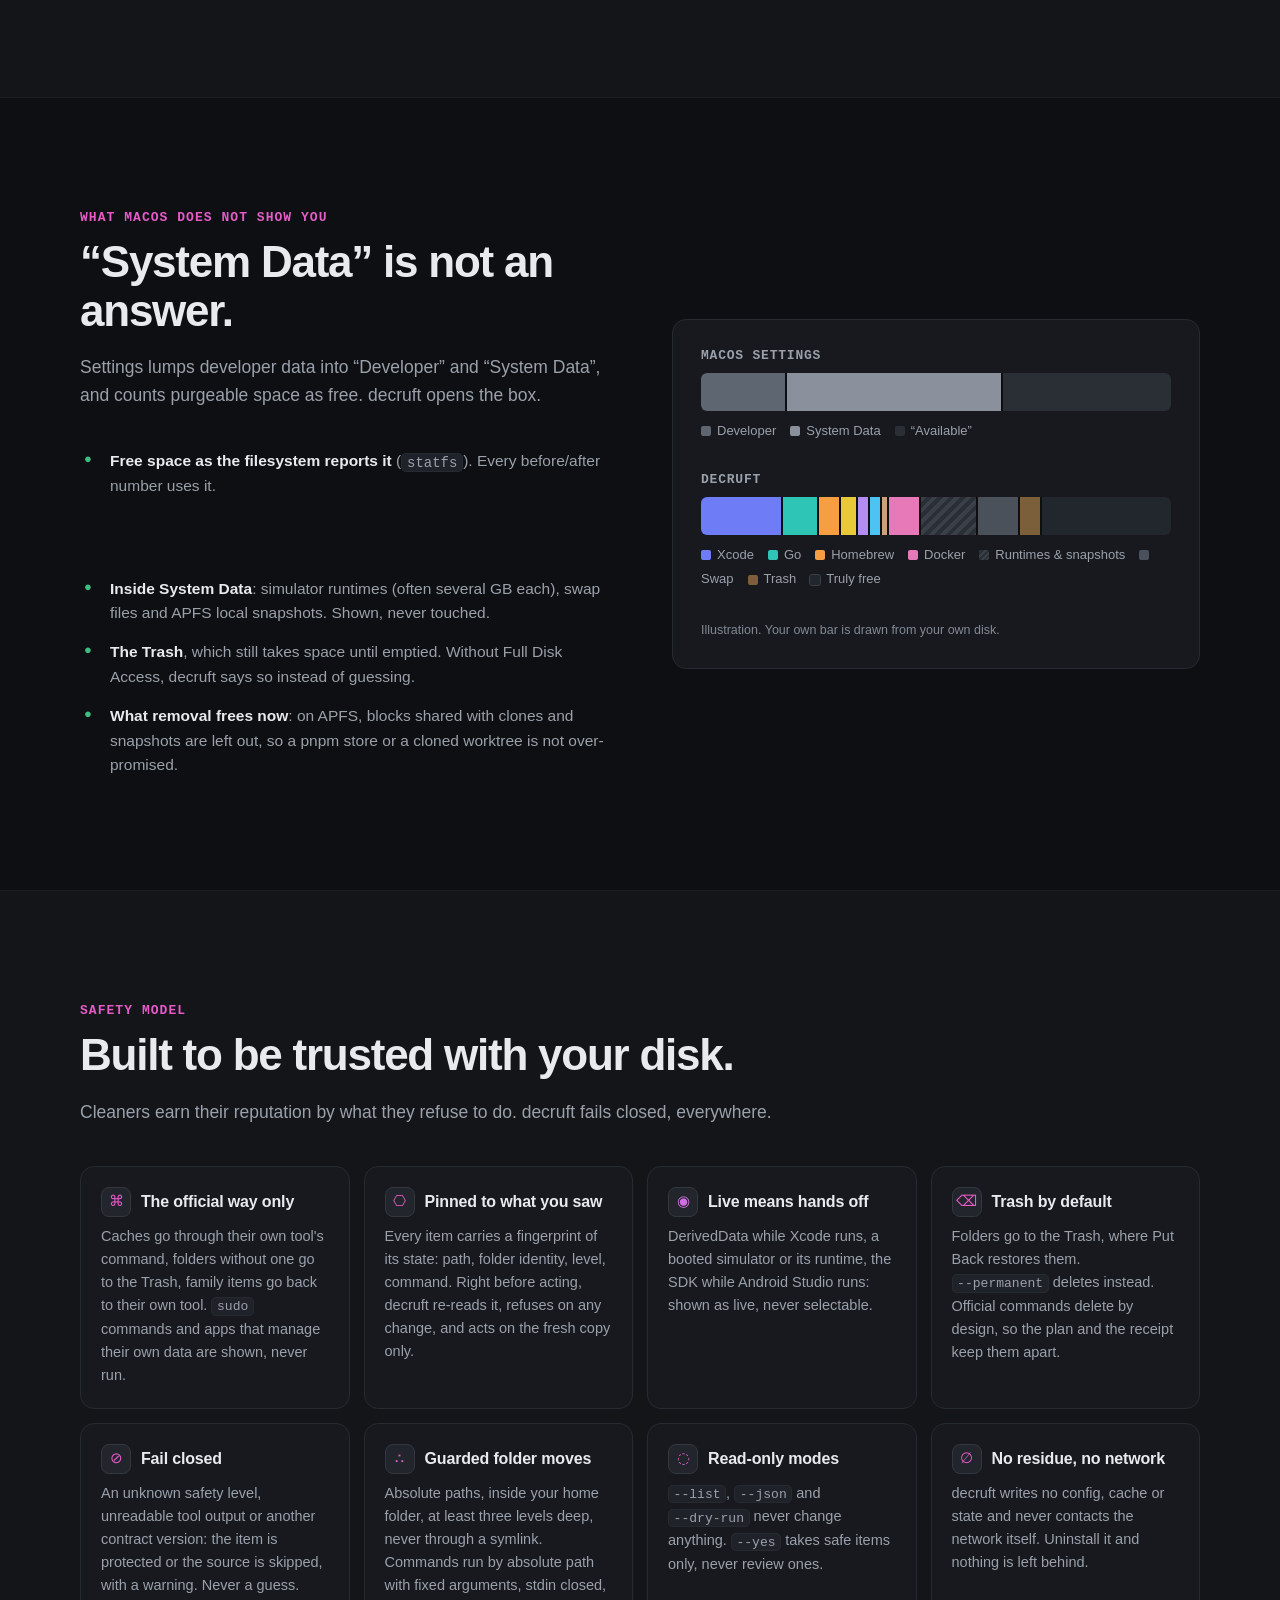
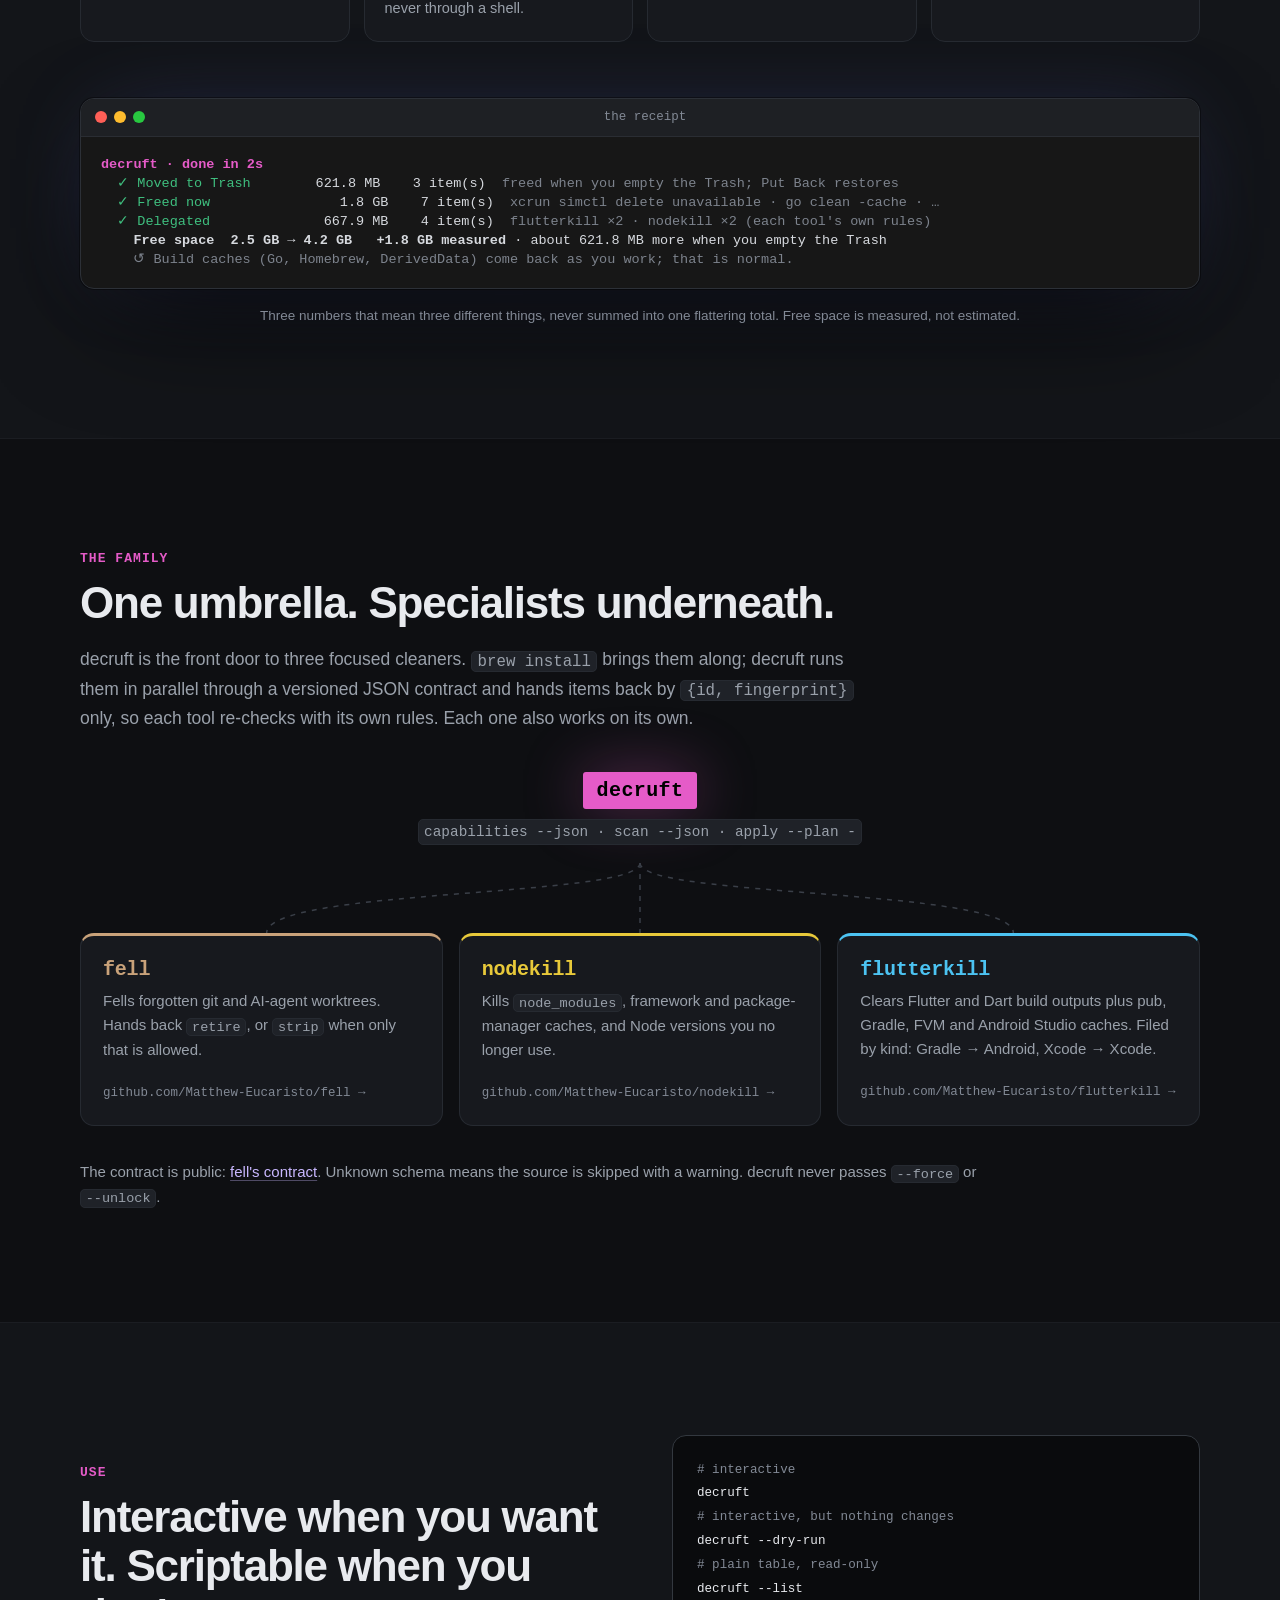
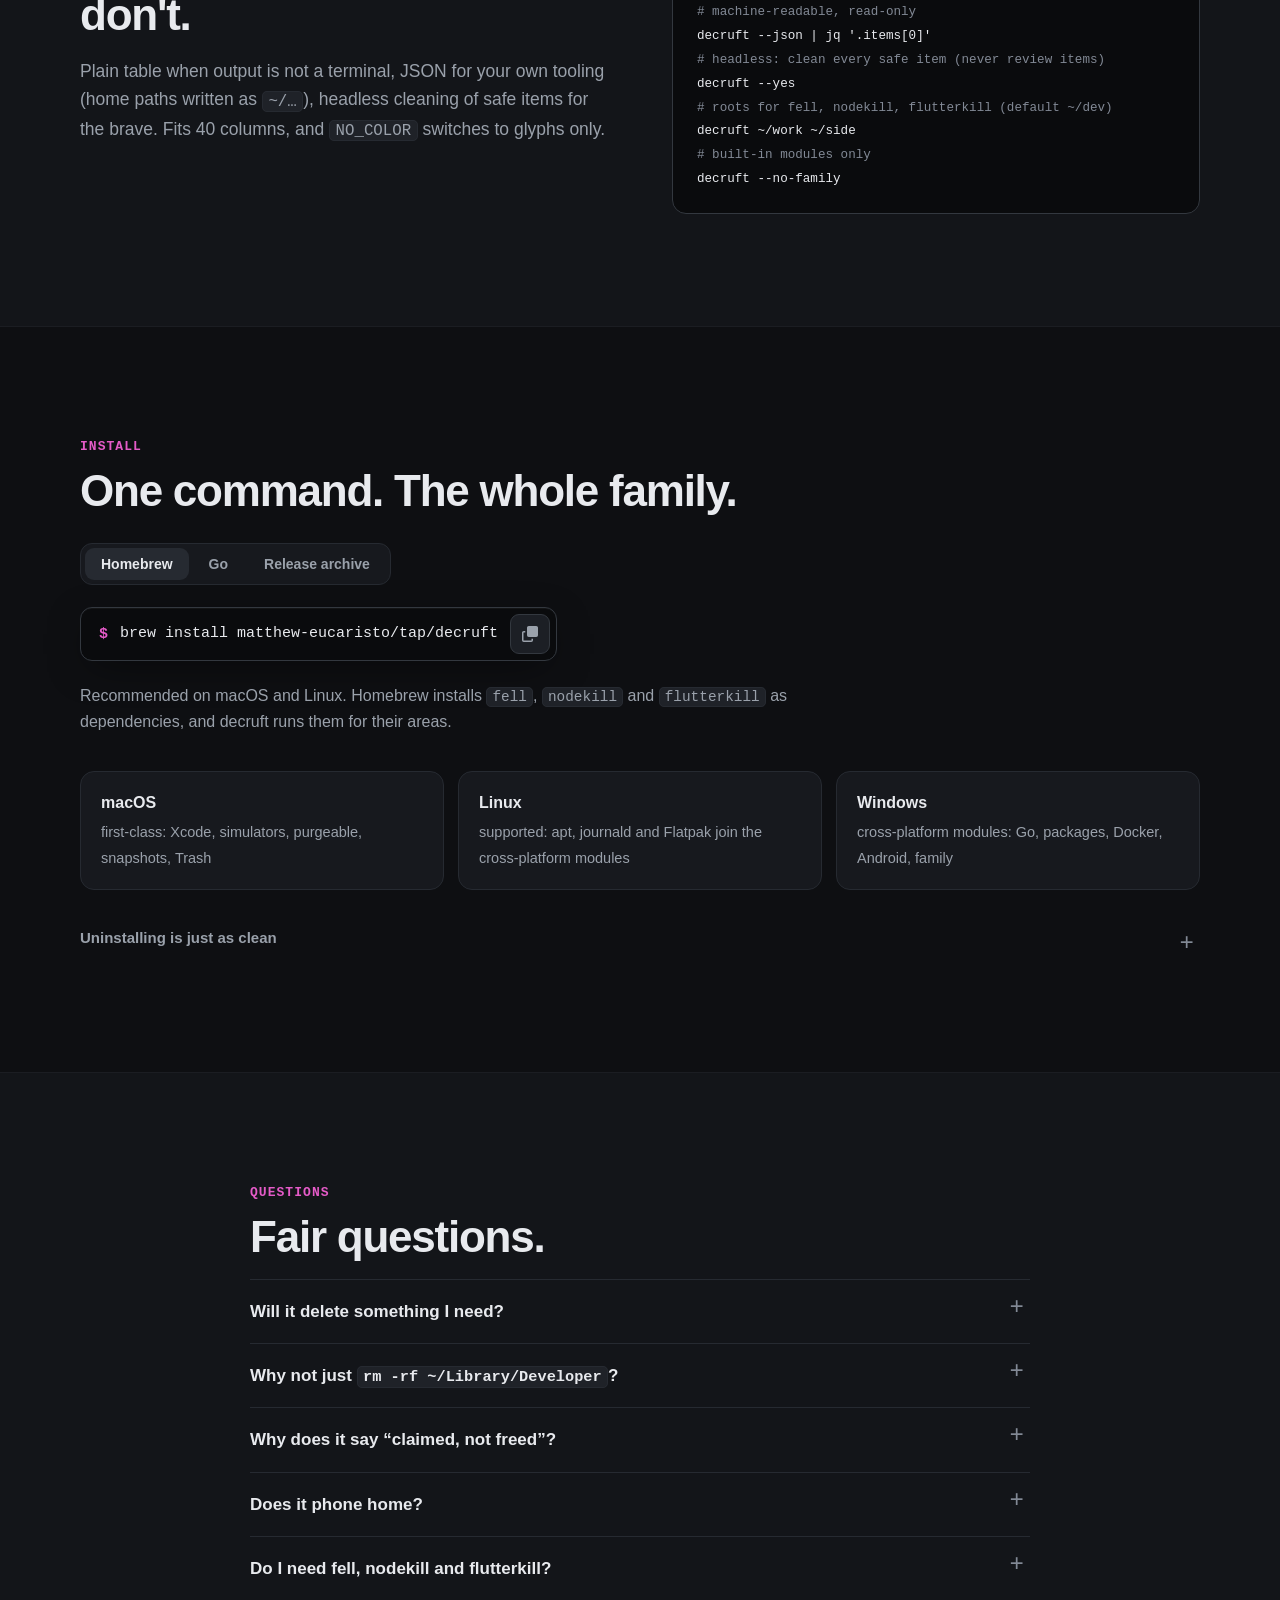
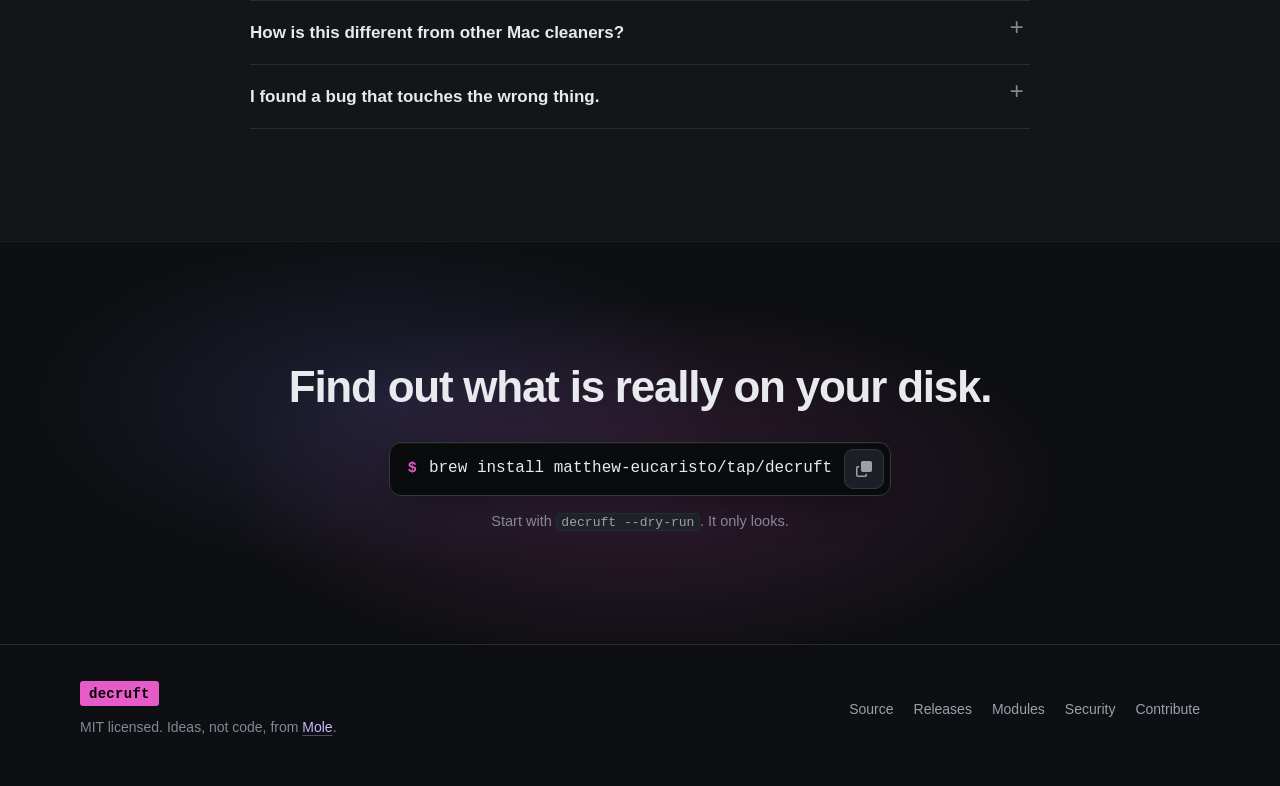
==== commit 479f8f41: "docs: GitHub Pages site with a live replica of the TUI site/ is a static landing page (no build step" ====
--- a/site/index.html
+++ b/site/index.html
@@ -429,7 +429,7 @@
 
 <footer class="foot">
   <div class="wrap foot-in">
-    <div><span class="badge">decruft</span><p>MIT licensed. Ideas, not code, from <a href="https://github.com/tw93/Mole">Mole</a>.</p><p>Also by the same author: <a href="https://matthew-eucaristo.github.io/lately/">lately</a>, what just happened on my Mac, and what mattered.</p></div>
+    <div><span class="badge">decruft</span><p>MIT licensed. Ideas, not code, from <a href="https://github.com/tw93/Mole">Mole</a>.</p></div>
     <nav aria-label="Project links">
       <a href="https://github.com/Matthew-Eucaristo/decruft">Source</a>
       <a href="https://github.com/Matthew-Eucaristo/decruft/releases">Releases</a>
--- a/site/style.css
+++ b/site/style.css
@@ -67,7 +67,7 @@
 .lede code { color: var(--fg); }
 
 .cmd { display: inline-flex; align-items: center; gap: 12px; background: #0a0b0d; border: 1px solid var(--line2); border-radius: 12px; padding: 6px 6px 6px 18px; max-width: 100%; box-shadow: 0 10px 40px -12px rgba(0,0,0,.6), inset 0 1px 0 rgba(255,255,255,.04); }
-.cmd code { text-align: left; font-size: 15px; color: var(--fg); background: none; border: 0; padding: 0; white-space: nowrap; overflow-x: auto; scrollbar-width: none; }
+.cmd code { font-size: 15px; color: var(--fg); background: none; border: 0; padding: 0; white-space: nowrap; overflow-x: auto; scrollbar-width: none; }
 .cmd code::-webkit-scrollbar { display: none; }
 .prompt { color: var(--accent); font: 600 15px var(--mono); }
 .copy { position: relative; flex: none; display: grid; place-items: center; width: 40px; height: 40px; border-radius: 9px; border: 1px solid var(--line2); background: #1c1f25; color: var(--mut); cursor: pointer; transition: color .15s, background .15s, border-color .15s; }
@@ -292,7 +292,6 @@
 .foot { border-top: 1px solid var(--line); padding: 36px 0 48px; color: var(--dim); font-size: 14px; }
 .foot-in { display: flex; justify-content: space-between; align-items: center; gap: 20px; flex-wrap: wrap; }
 .foot p { margin: 10px 0 0; }
-.foot p + p { margin-top: 4px; }
 .foot nav { display: flex; gap: 20px; flex-wrap: wrap; }
 .foot nav a { color: var(--mut); text-decoration: none; }
 .foot nav a:hover { color: var(--fg); }
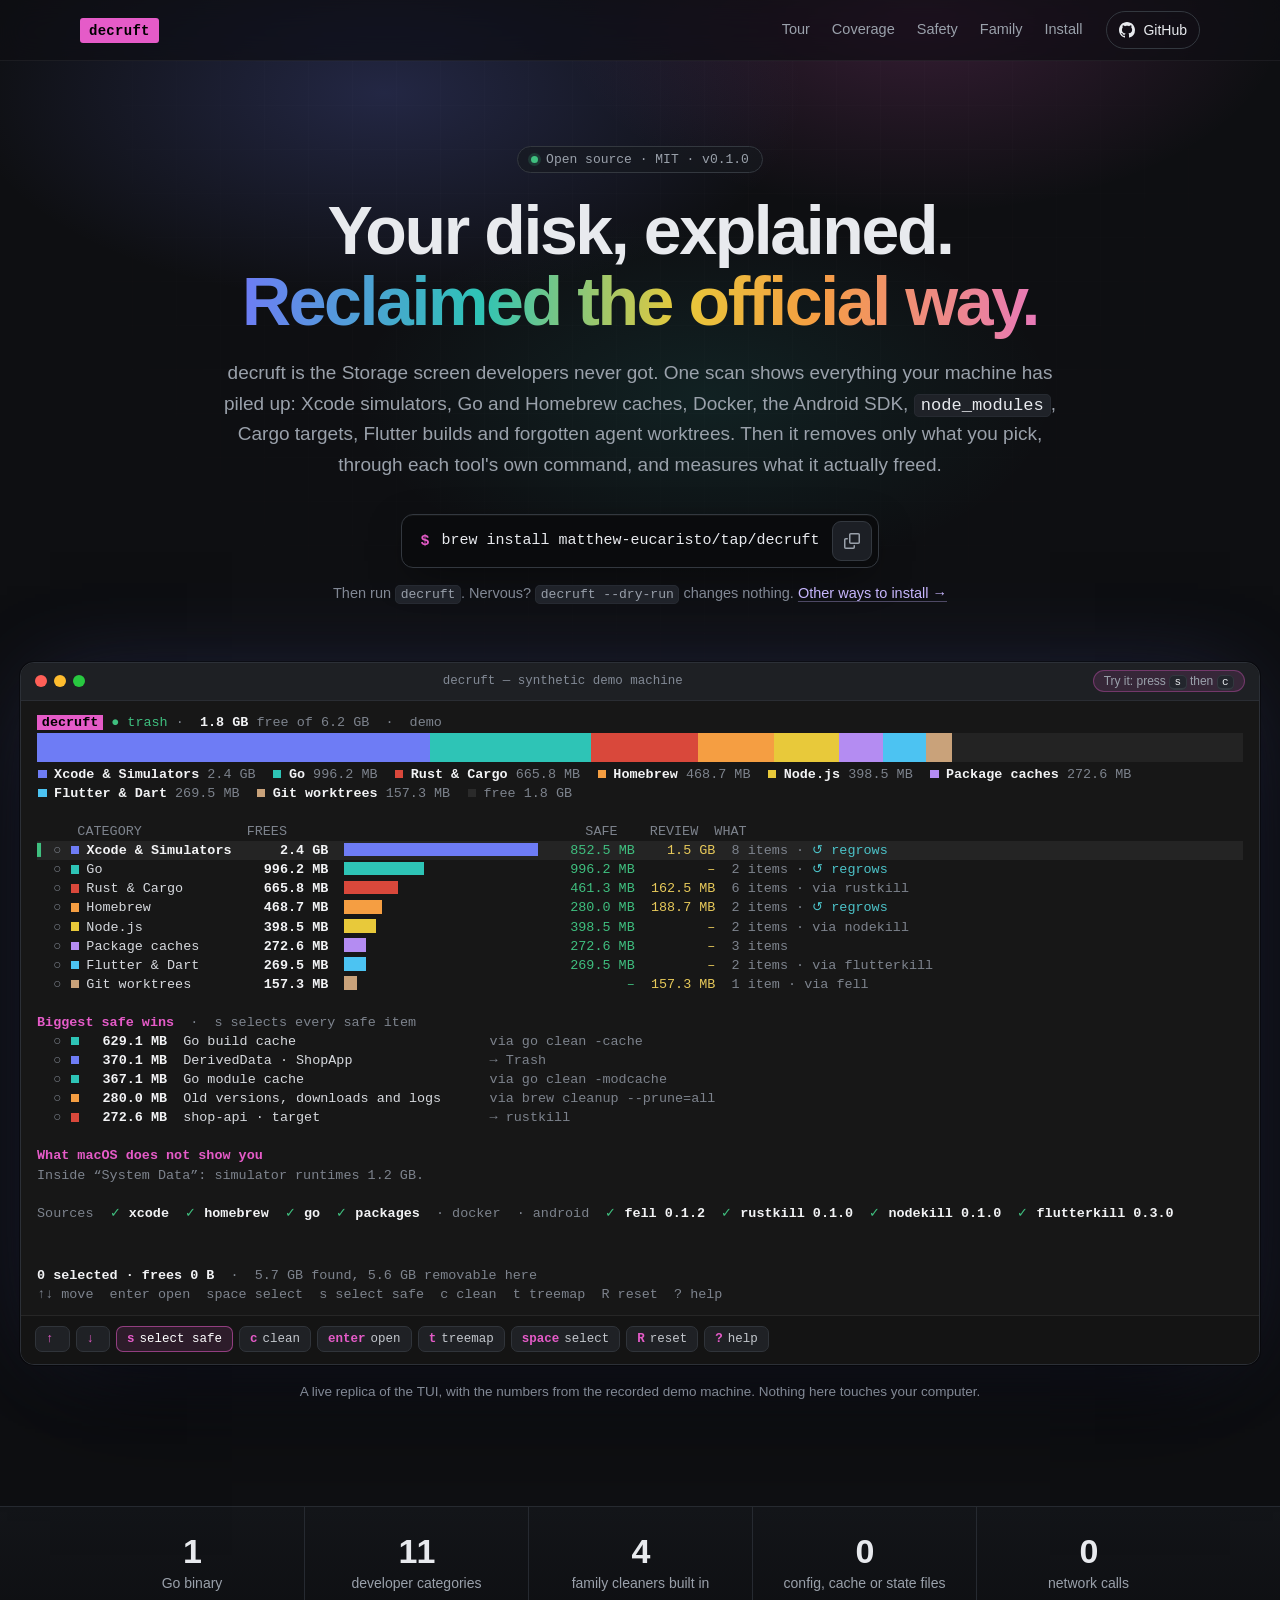
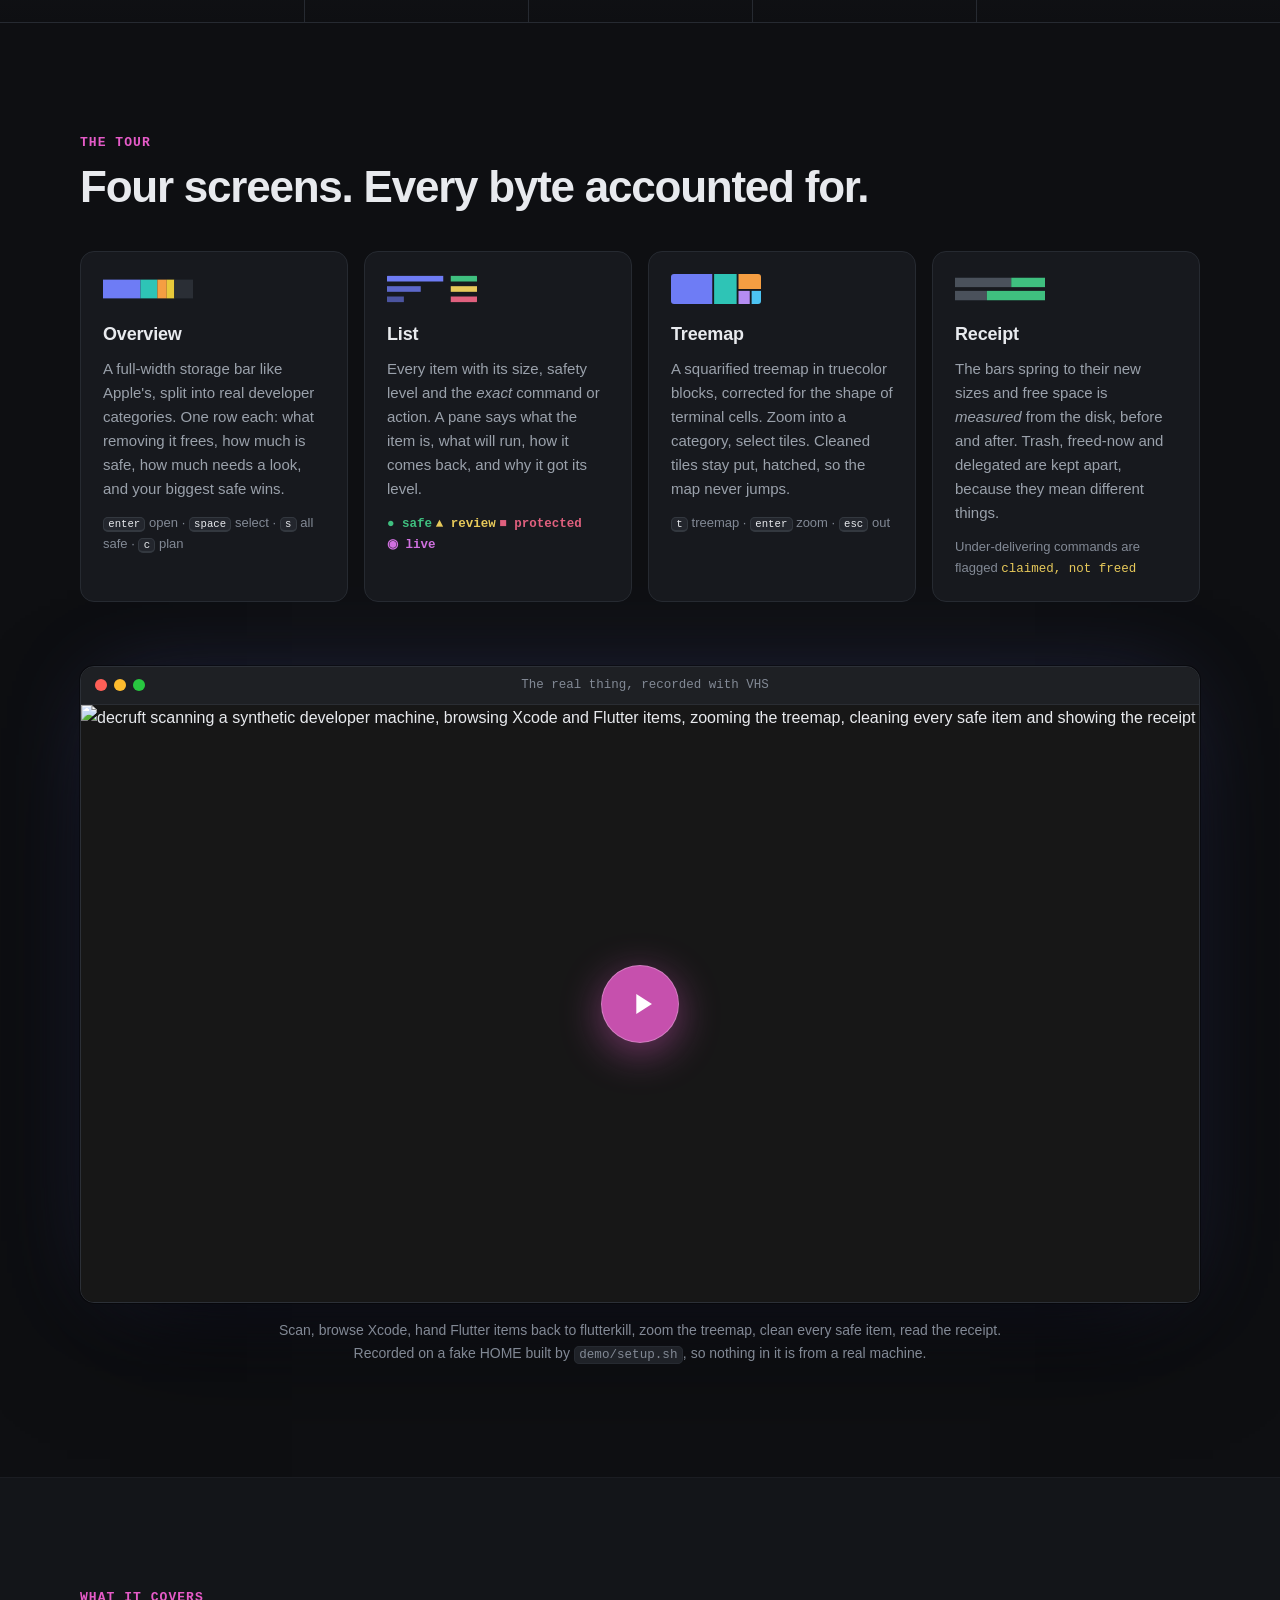
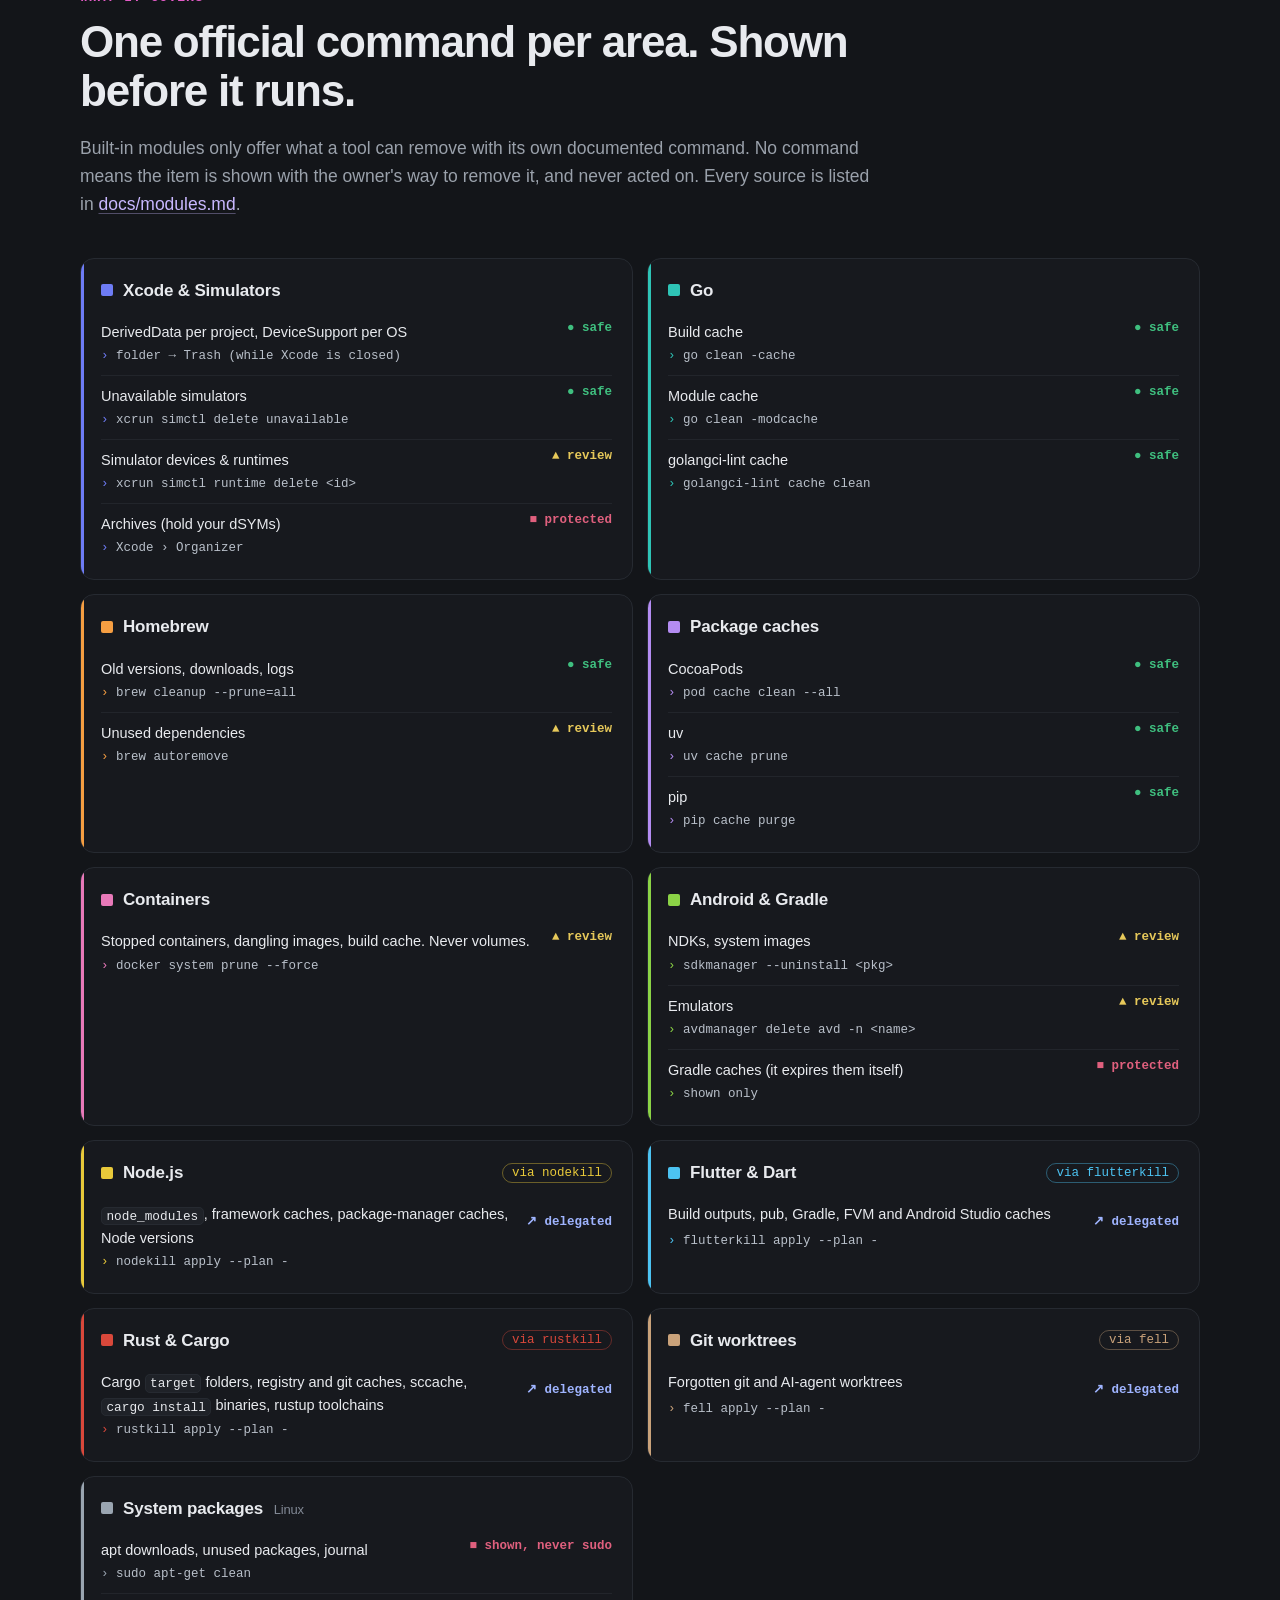
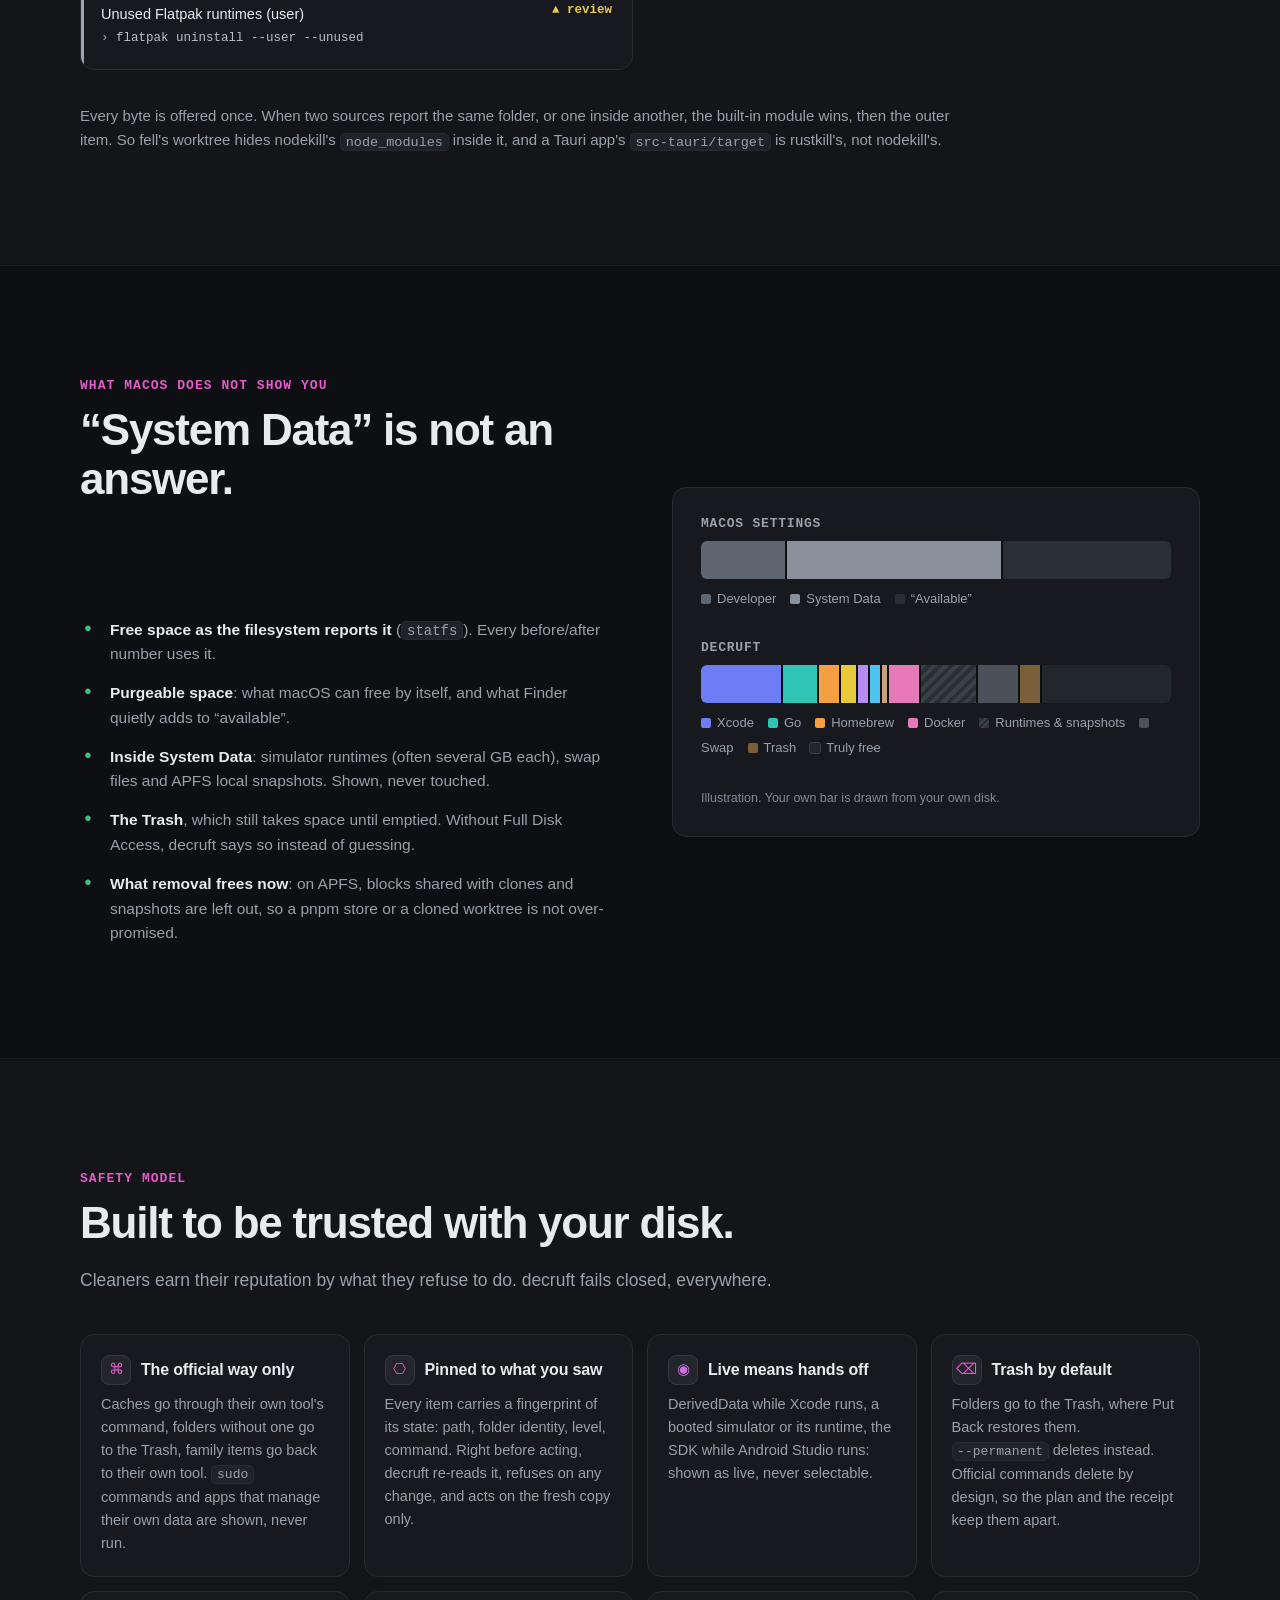
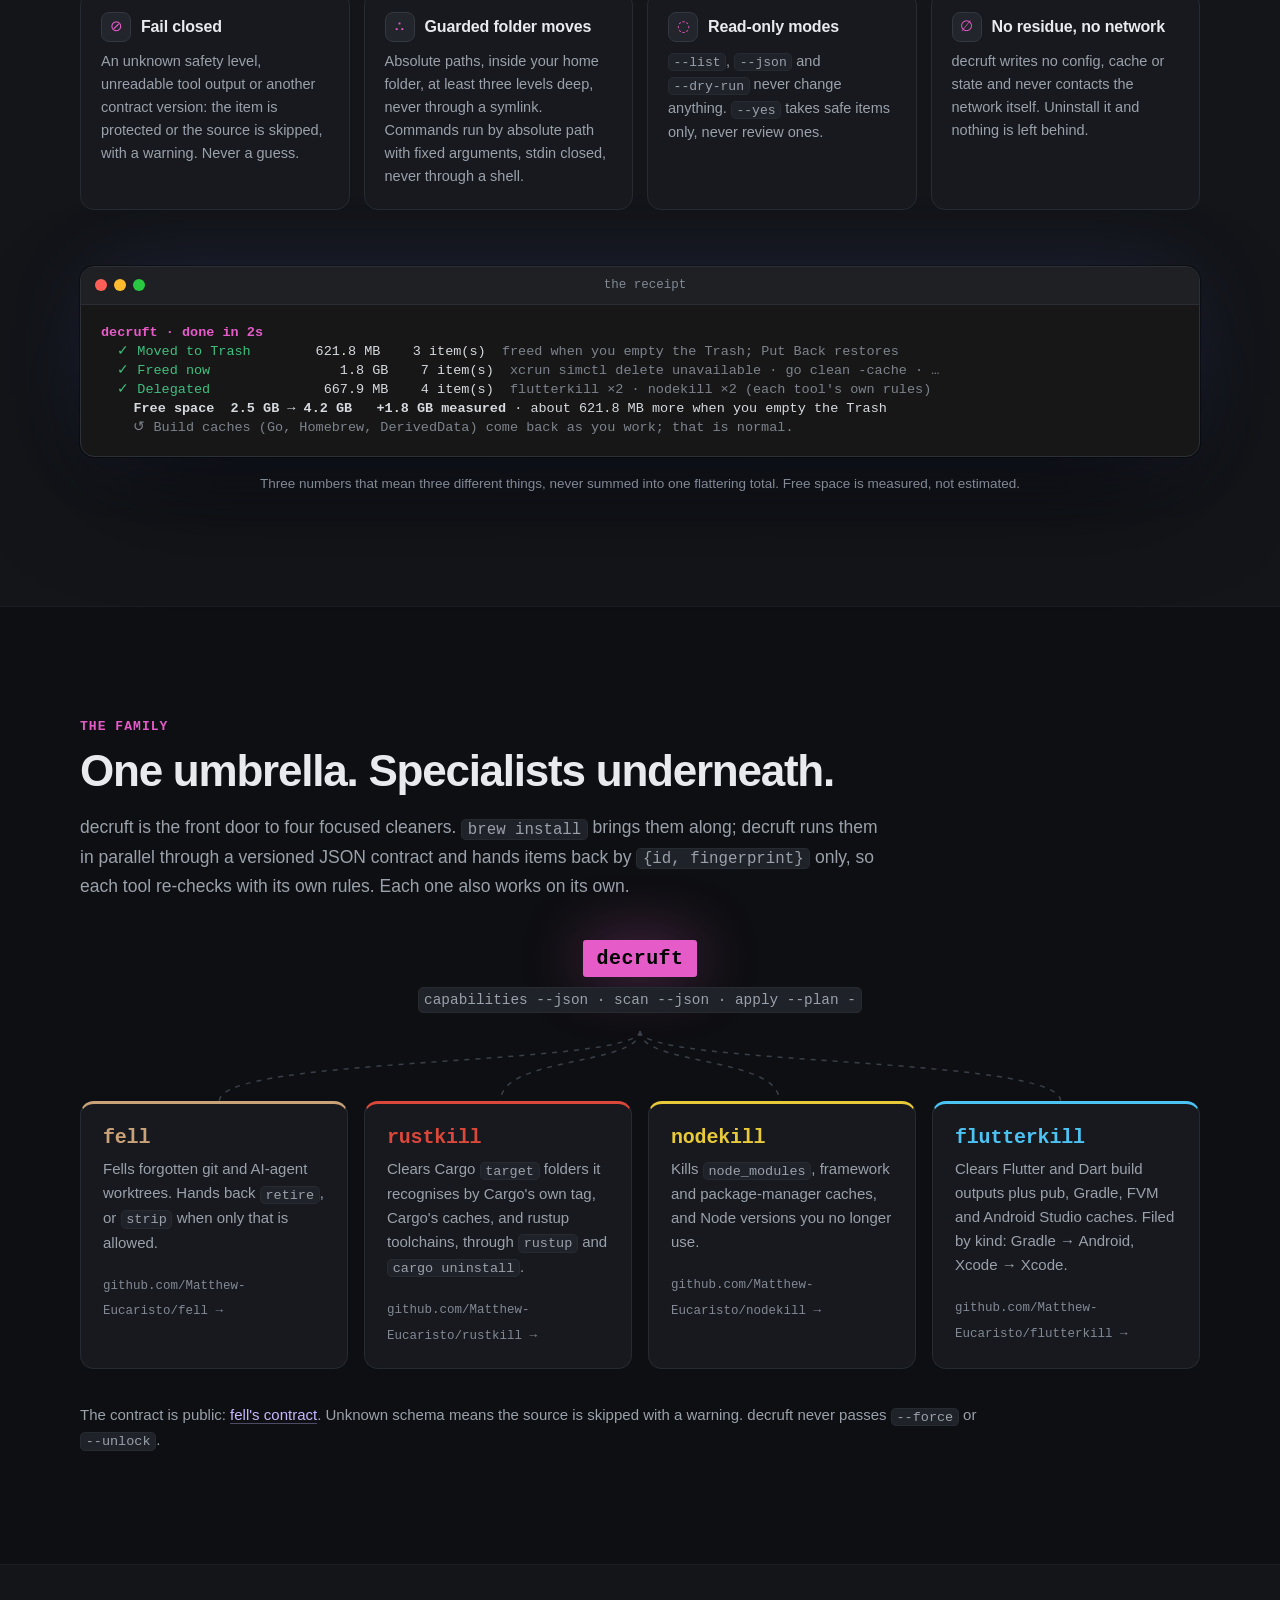
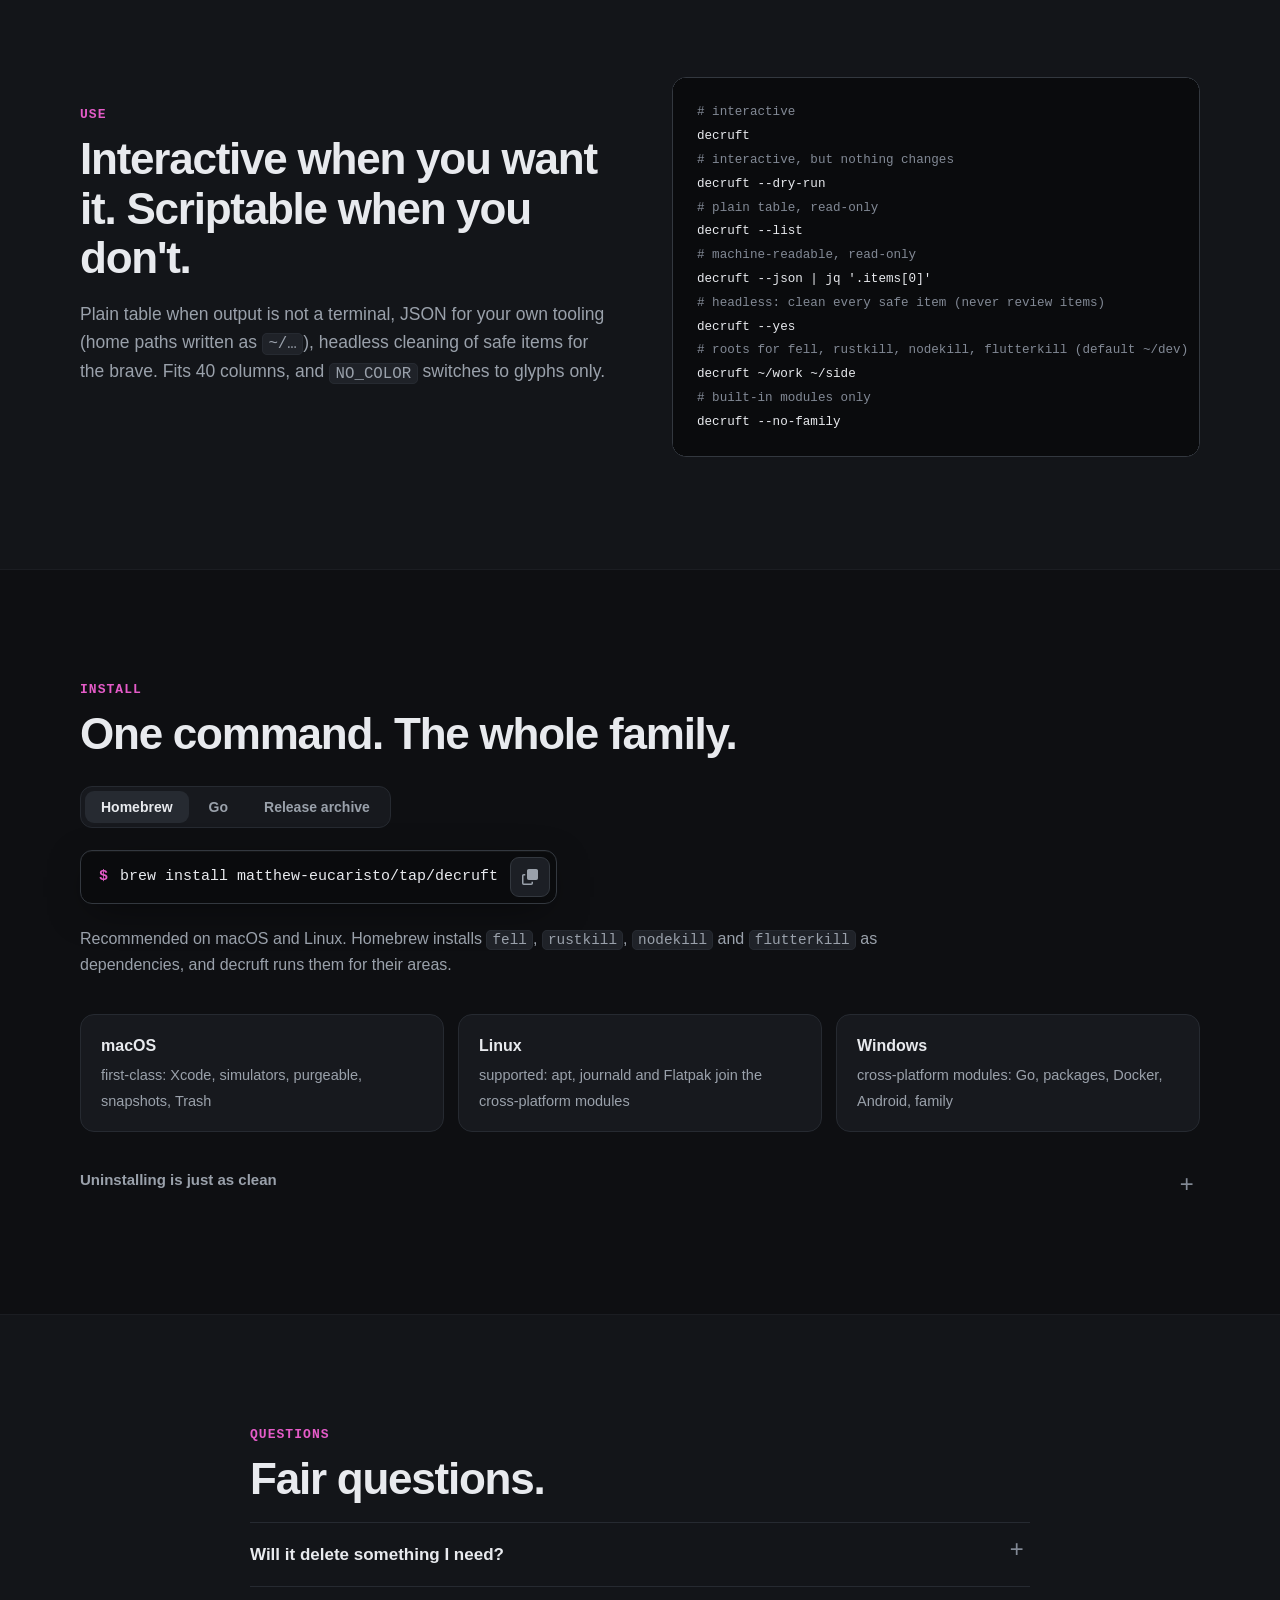
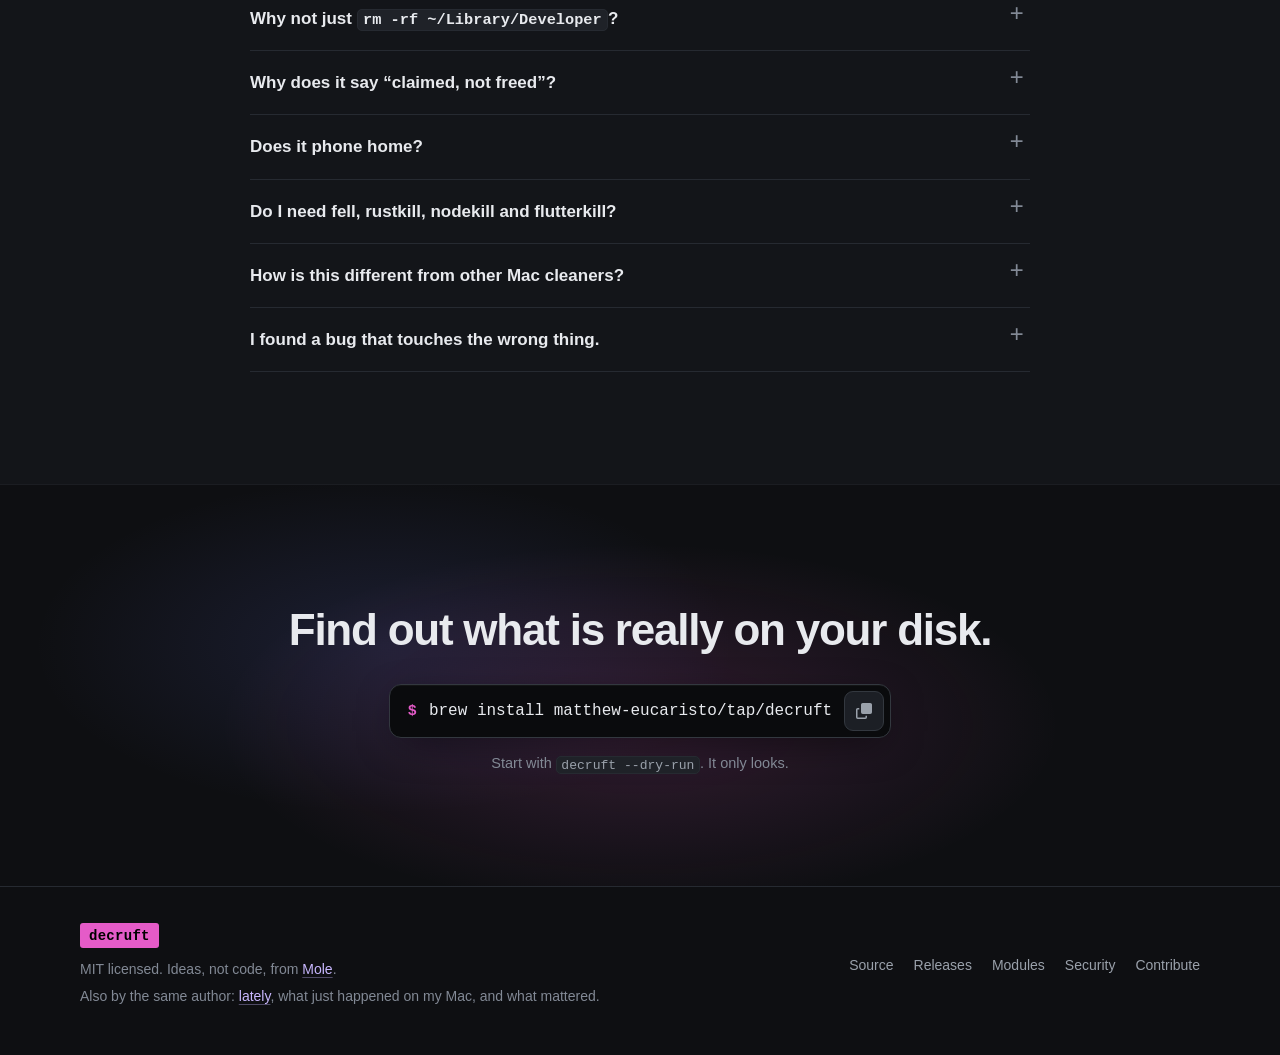
==== commit c1078ab1: "feat: rustkill joins the family: Rust & Cargo category, rustkill owns Rust build dirs" ====
--- a/site/index.html
+++ b/site/index.html
@@ -4,7 +4,7 @@
 <meta charset="utf-8">
 <meta name="viewport" content="width=device-width, initial-scale=1">
 <title>decruft: see and reclaim everything your developer machine accumulates</title>
-<meta name="description" content="A better Storage screen for programmers, in the terminal. One scan covers Xcode, Go, Homebrew, Docker, Android, node_modules, Flutter builds and forgotten worktrees, then removes only what you pick, through each tool's own command.">
+<meta name="description" content="A better Storage screen for programmers, in the terminal. One scan covers Xcode, Go, Homebrew, Docker, Android, node_modules, Cargo targets, Flutter builds and forgotten worktrees, then removes only what you pick, through each tool's own command.">
 <meta name="theme-color" content="#121316">
 <meta name="color-scheme" content="dark">
 <link rel="canonical" href="https://matthew-eucaristo.github.io/decruft/">
@@ -64,7 +64,7 @@
   <div class="wrap">
     <p class="eyebrow"><span class="dot"></span> Open source · MIT · <!--version-->v0.1.0<!--/version--></p>
     <h1>Your disk, explained.<br><span class="grad">Reclaimed the official way.</span></h1>
-    <p class="lede">decruft is the Storage screen developers never got. One scan shows everything your machine has piled up: Xcode simulators, Go and Homebrew caches, Docker, the Android SDK, <code>node_modules</code>, Flutter builds and forgotten agent worktrees. Then it removes only what you pick, through each tool's own command, and measures what it actually freed.</p>
+    <p class="lede">decruft is the Storage screen developers never got. One scan shows everything your machine has piled up: Xcode simulators, Go and Homebrew caches, Docker, the Android SDK, <code>node_modules</code>, Cargo targets, Flutter builds and forgotten agent worktrees. Then it removes only what you pick, through each tool's own command, and measures what it actually freed.</p>
 
     <div class="install" id="hero-install">
       <div class="cmd" role="group" aria-label="Install command">
@@ -103,8 +103,8 @@
 <section class="strip" aria-label="At a glance">
   <div class="wrap strip-in">
     <div><b>1</b><span>Go binary</span></div>
-    <div><b>10</b><span>developer categories</span></div>
-    <div><b>3</b><span>family cleaners built in</span></div>
+    <div><b>11</b><span>developer categories</span></div>
+    <div><b>4</b><span>family cleaners built in</span></div>
     <div><b>0</b><span>config, cache or state files</span></div>
     <div><b>0</b><span>network calls</span></div>
   </div>
@@ -223,6 +223,12 @@
           <li><span>Build outputs, pub, Gradle, FVM and Android Studio caches</span><code>flutterkill apply --plan -</code><span class="lv family">↗ delegated</span></li>
         </ul>
       </article>
+      <article class="cat" style="--c:#D9483B">
+        <header><i></i><h3>Rust &amp; Cargo</h3><a class="via" href="https://github.com/Matthew-Eucaristo/rustkill">via rustkill</a></header>
+        <ul>
+          <li><span>Cargo <code class="inl">target</code> folders, registry and git caches, sccache, <code class="inl">cargo install</code> binaries, rustup toolchains</span><code>rustkill apply --plan -</code><span class="lv family">↗ delegated</span></li>
+        </ul>
+      </article>
       <article class="cat" style="--c:#C9A27A">
         <header><i></i><h3>Git worktrees</h3><a class="via" href="https://github.com/Matthew-Eucaristo/fell">via fell</a></header>
         <ul>
@@ -237,7 +243,7 @@
         </ul>
       </article>
     </div>
-    <p class="note">Every byte is offered once. When two sources report the same folder, or one inside another, the built-in module wins, then the outer item. So fell's worktree hides nodekill's <code>node_modules</code> inside it.</p>
+    <p class="note">Every byte is offered once. When two sources report the same folder, or one inside another, the built-in module wins, then the outer item. So fell's worktree hides nodekill's <code>node_modules</code> inside it, and a Tauri app's <code>src-tauri/target</code> is rustkill's, not nodekill's.</p>
   </div>
 </section>
 
@@ -309,11 +315,11 @@
   <div class="wrap">
     <p class="kicker">The family</p>
     <h2>One umbrella. Specialists underneath.</h2>
-    <p class="intro">decruft is the front door to three focused cleaners. <code>brew install</code> brings them along; decruft runs them in parallel through a versioned JSON contract and hands items back by <code>{id, fingerprint}</code> only, so each tool re-checks with its own rules. Each one also works on its own.</p>
+    <p class="intro">decruft is the front door to four focused cleaners. <code>brew install</code> brings them along; decruft runs them in parallel through a versioned JSON contract and hands items back by <code>{id, fingerprint}</code> only, so each tool re-checks with its own rules. Each one also works on its own.</p>
 
     <div class="family">
       <svg class="wires" viewBox="0 0 900 140" preserveAspectRatio="none" aria-hidden="true">
-        <path d="M450 0 C450 70 150 50 150 140"/><path d="M450 0 L450 140"/><path d="M450 0 C450 70 750 50 750 140"/>
+        <path d="M450 0 C450 70 112 50 112 140"/><path d="M450 0 C450 70 338 50 338 140"/><path d="M450 0 C450 70 562 50 562 140"/><path d="M450 0 C450 70 788 50 788 140"/>
       </svg>
       <div class="hub"><span class="badge">decruft</span><code>capabilities --json · scan --json · apply --plan -</code></div>
       <div class="kids">
@@ -321,6 +327,11 @@
           <h3>fell</h3>
           <p>Fells forgotten git and AI-agent worktrees. Hands back <code>retire</code>, or <code>strip</code> when only that is allowed.</p>
           <span class="go">github.com/Matthew-Eucaristo/fell →</span>
+        </a>
+        <a class="kid" href="https://github.com/Matthew-Eucaristo/rustkill" style="--c:#D9483B">
+          <h3>rustkill</h3>
+          <p>Clears Cargo <code>target</code> folders it recognises by Cargo's own tag, Cargo's caches, and rustup toolchains, through <code>rustup</code> and <code>cargo uninstall</code>.</p>
+          <span class="go">github.com/Matthew-Eucaristo/rustkill →</span>
         </a>
         <a class="kid" href="https://github.com/Matthew-Eucaristo/nodekill" style="--c:#E8C93A">
           <h3>nodekill</h3>
@@ -356,7 +367,7 @@
 decruft --json | jq '.items[0]'
 <span class="c"># headless: clean every safe item (never review items)</span>
 decruft --yes
-<span class="c"># roots for fell, nodekill, flutterkill (default ~/dev)</span>
+<span class="c"># roots for fell, rustkill, nodekill, flutterkill (default ~/dev)</span>
 decruft ~/work ~/side
 <span class="c"># built-in modules only</span>
 decruft --no-family</code></pre>
@@ -375,7 +386,7 @@
     </div>
     <div class="panel" role="tabpanel" id="p-brew" aria-labelledby="t-brew">
       <div class="cmd"><span class="prompt" aria-hidden="true">$</span><code>brew install matthew-eucaristo/tap/decruft</code><button class="copy" type="button" data-copy="brew install matthew-eucaristo/tap/decruft" aria-label="Copy Homebrew command"><svg viewBox="0 0 16 16" width="16" height="16" aria-hidden="true"><path fill="currentColor" d="M5 1.75C5 .784 5.784 0 6.75 0h7.5C15.216 0 16 .784 16 1.75v7.5A1.75 1.75 0 0114.25 11h-7.5A1.75 1.75 0 015 9.25v-7.5zM1.75 5h1.5v1.5h-1.5a.25.25 0 00-.25.25v7.5c0 .138.112.25.25.25h7.5a.25.25 0 00.25-.25v-1.5h1.5v1.5A1.75 1.75 0 019.25 16h-7.5A1.75 1.75 0 010 14.25v-7.5C0 5.784.784 5 1.75 5z"/></svg><span class="copied">Copied</span></button></div>
-      <p>Recommended on macOS and Linux. Homebrew installs <code>fell</code>, <code>nodekill</code> and <code>flutterkill</code> as dependencies, and decruft runs them for their areas.</p>
+      <p>Recommended on macOS and Linux. Homebrew installs <code>fell</code>, <code>rustkill</code>, <code>nodekill</code> and <code>flutterkill</code> as dependencies, and decruft runs them for their areas.</p>
     </div>
     <div class="panel" role="tabpanel" id="p-go" aria-labelledby="t-go" hidden>
       <div class="cmd"><span class="prompt" aria-hidden="true">$</span><code>go install github.com/Matthew-Eucaristo/decruft@latest</code><button class="copy" type="button" data-copy="go install github.com/Matthew-Eucaristo/decruft@latest" aria-label="Copy go install command"><svg viewBox="0 0 16 16" width="16" height="16" aria-hidden="true"><path fill="currentColor" d="M5 1.75C5 .784 5.784 0 6.75 0h7.5C15.216 0 16 .784 16 1.75v7.5A1.75 1.75 0 0114.25 11h-7.5A1.75 1.75 0 015 9.25v-7.5zM1.75 5h1.5v1.5h-1.5a.25.25 0 00-.25.25v7.5c0 .138.112.25.25.25h7.5a.25.25 0 00.25-.25v-1.5h1.5v1.5A1.75 1.75 0 019.25 16h-7.5A1.75 1.75 0 010 14.25v-7.5C0 5.784.784 5 1.75 5z"/></svg><span class="copied">Copied</span></button></div>
@@ -410,7 +421,7 @@
     <details><summary>Why not just <code>rm -rf ~/Library/Developer</code>?</summary><p>Because tools keep state about their own files. Go's module cache is read-only, so plain <code>rm</code> fails half-way; uv's cache goes inconsistent if you delete it by hand; simulator runtimes are registered with CoreSimulator. The official command is the one that leaves the tool in a correct state.</p></details>
     <details><summary>Why does it say “claimed, not freed”?</summary><p>Because decruft measures free space before and after with <code>statfs</code>. If a command frees far less than it promised (APFS clones, snapshots holding blocks), the receipt says so instead of repeating the promise.</p></details>
     <details><summary>Does it phone home?</summary><p>No. decruft makes no network requests and keeps no state. Commands it runs get a quiet environment (<code>HOMEBREW_NO_AUTO_UPDATE</code>, <code>NO_COLOR</code>, <code>PIP_NO_INPUT</code>…) so nothing updates itself either. This page loads nothing from third parties, too.</p></details>
-    <details><summary>Do I need fell, nodekill and flutterkill?</summary><p>No. Homebrew installs them for you, but decruft skips any that are missing, and <code>--no-family</code> uses built-in modules only.</p></details>
+    <details><summary>Do I need fell, rustkill, nodekill and flutterkill?</summary><p>No. Homebrew installs them for you, but decruft skips any that are missing, and <code>--no-family</code> uses built-in modules only.</p></details>
     <details><summary>How is this different from other Mac cleaners?</summary><p>It is a developer tool, not a system tuner: it knows what Xcode, Go, Homebrew and Docker are, uses their commands, explains every item, and proves the result with a measured receipt. Open source, MIT, a single binary you can audit.</p></details>
     <details><summary>I found a bug that touches the wrong thing.</summary><p>That is a security issue. Please report it privately through <a href="https://github.com/Matthew-Eucaristo/decruft/security/advisories/new">GitHub Security Advisories</a>, not a public issue.</p></details>
   </div>
@@ -429,7 +440,7 @@
 
 <footer class="foot">
   <div class="wrap foot-in">
-    <div><span class="badge">decruft</span><p>MIT licensed. Ideas, not code, from <a href="https://github.com/tw93/Mole">Mole</a>.</p></div>
+    <div><span class="badge">decruft</span><p>MIT licensed. Ideas, not code, from <a href="https://github.com/tw93/Mole">Mole</a>.</p><p>Also by the same author: <a href="https://matthew-eucaristo.github.io/lately/">lately</a>, what just happened on my Mac, and what mattered.</p></div>
     <nav aria-label="Project links">
       <a href="https://github.com/Matthew-Eucaristo/decruft">Source</a>
       <a href="https://github.com/Matthew-Eucaristo/decruft/releases">Releases</a>
--- a/site/style.css
+++ b/site/style.css
@@ -67,7 +67,7 @@
 .lede code { color: var(--fg); }
 
 .cmd { display: inline-flex; align-items: center; gap: 12px; background: #0a0b0d; border: 1px solid var(--line2); border-radius: 12px; padding: 6px 6px 6px 18px; max-width: 100%; box-shadow: 0 10px 40px -12px rgba(0,0,0,.6), inset 0 1px 0 rgba(255,255,255,.04); }
-.cmd code { font-size: 15px; color: var(--fg); background: none; border: 0; padding: 0; white-space: nowrap; overflow-x: auto; scrollbar-width: none; }
+.cmd code { text-align: left; font-size: 15px; color: var(--fg); background: none; border: 0; padding: 0; white-space: nowrap; overflow-x: auto; scrollbar-width: none; }
 .cmd code::-webkit-scrollbar { display: none; }
 .prompt { color: var(--accent); font: 600 15px var(--mono); }
 .copy { position: relative; flex: none; display: grid; place-items: center; width: 40px; height: 40px; border-radius: 9px; border: 1px solid var(--line2); background: #1c1f25; color: var(--mut); cursor: pointer; transition: color .15s, background .15s, border-color .15s; }
@@ -241,8 +241,9 @@
 .hub code { color: var(--mut); white-space: normal; }
 .family .hub { order: -1; }
 .family { display: flex; flex-direction: column; }
-.kids { display: grid; grid-template-columns: repeat(3, 1fr); gap: 16px; }
-@media (max-width: 860px) { .kids { grid-template-columns: 1fr; } .wires { display: none; } .hub { margin-bottom: 22px; } }
+.kids { display: grid; grid-template-columns: repeat(4, 1fr); gap: 16px; }
+@media (max-width: 1060px) { .kids { grid-template-columns: repeat(2, 1fr); } .wires { display: none; } .hub { margin-bottom: 22px; } }
+@media (max-width: 620px) { .kids { grid-template-columns: 1fr; } }
 .kid { display: block; background: var(--panel); border: 1px solid var(--line); border-top: 3px solid var(--c); border-radius: var(--r); padding: 22px; text-decoration: none; color: var(--fg); transition: transform .25s, border-color .25s, box-shadow .25s; }
 .kid:hover { color: var(--fg); transform: translateY(-4px); box-shadow: 0 20px 50px -20px color-mix(in srgb, var(--c) 45%, transparent); border-color: color-mix(in srgb, var(--c) 50%, var(--line)); border-top-color: var(--c); }
 .kid h3 { font: 700 20px var(--mono); color: var(--c); }
@@ -292,6 +293,7 @@
 .foot { border-top: 1px solid var(--line); padding: 36px 0 48px; color: var(--dim); font-size: 14px; }
 .foot-in { display: flex; justify-content: space-between; align-items: center; gap: 20px; flex-wrap: wrap; }
 .foot p { margin: 10px 0 0; }
+.foot p + p { margin-top: 4px; }
 .foot nav { display: flex; gap: 20px; flex-wrap: wrap; }
 .foot nav a { color: var(--mut); text-decoration: none; }
 .foot nav a:hover { color: var(--fg); }
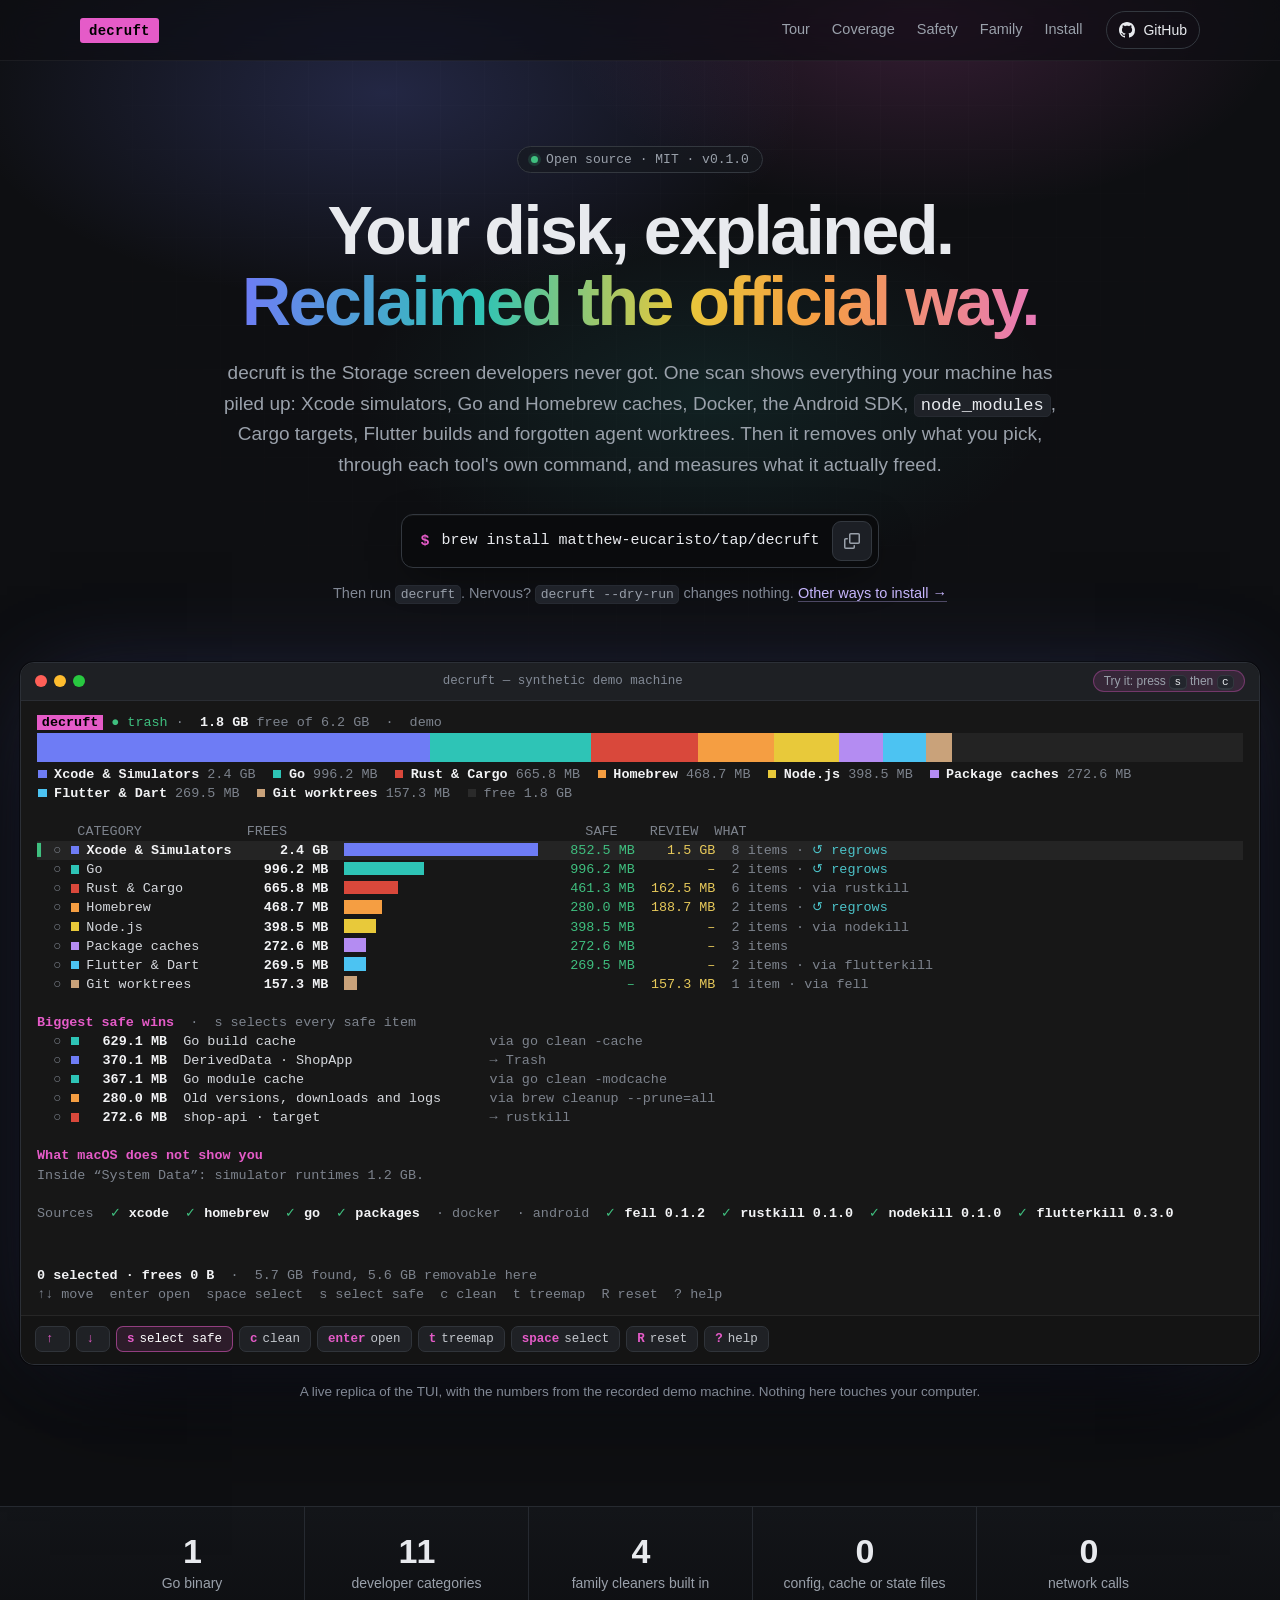
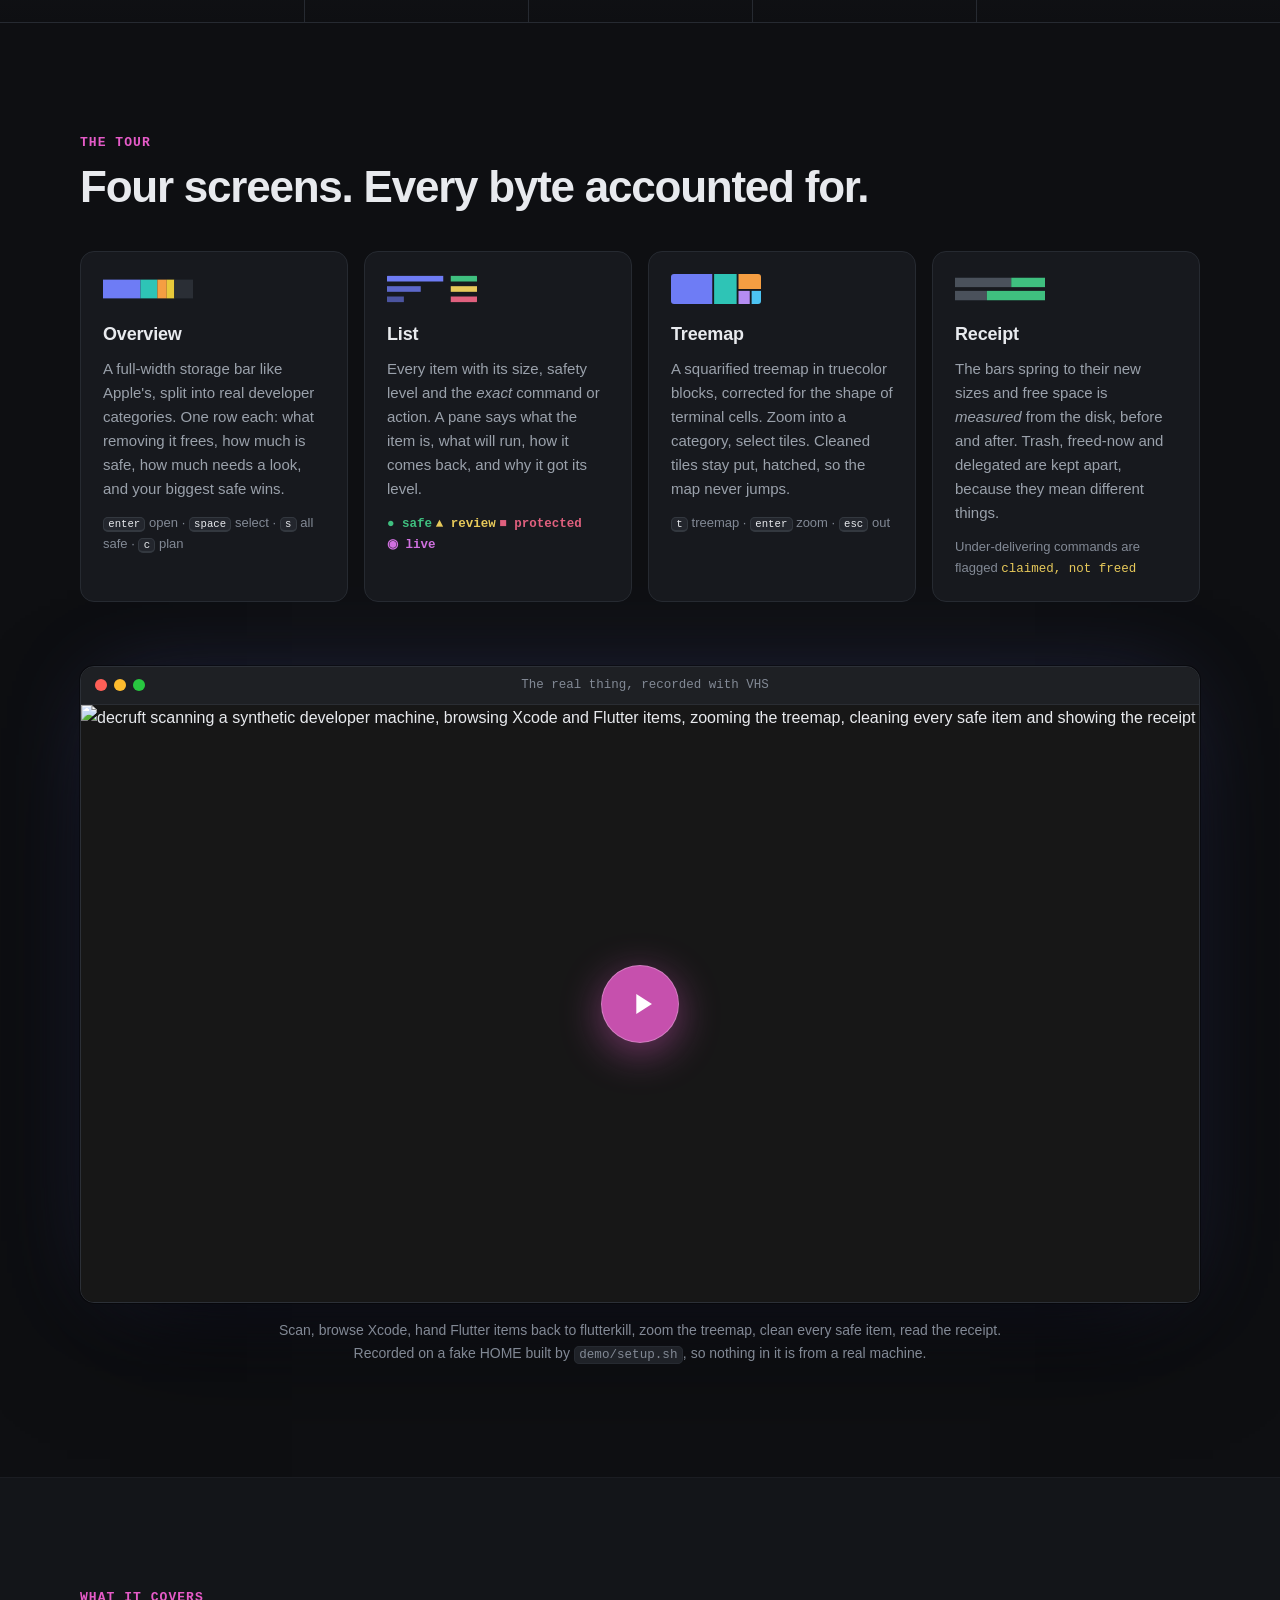
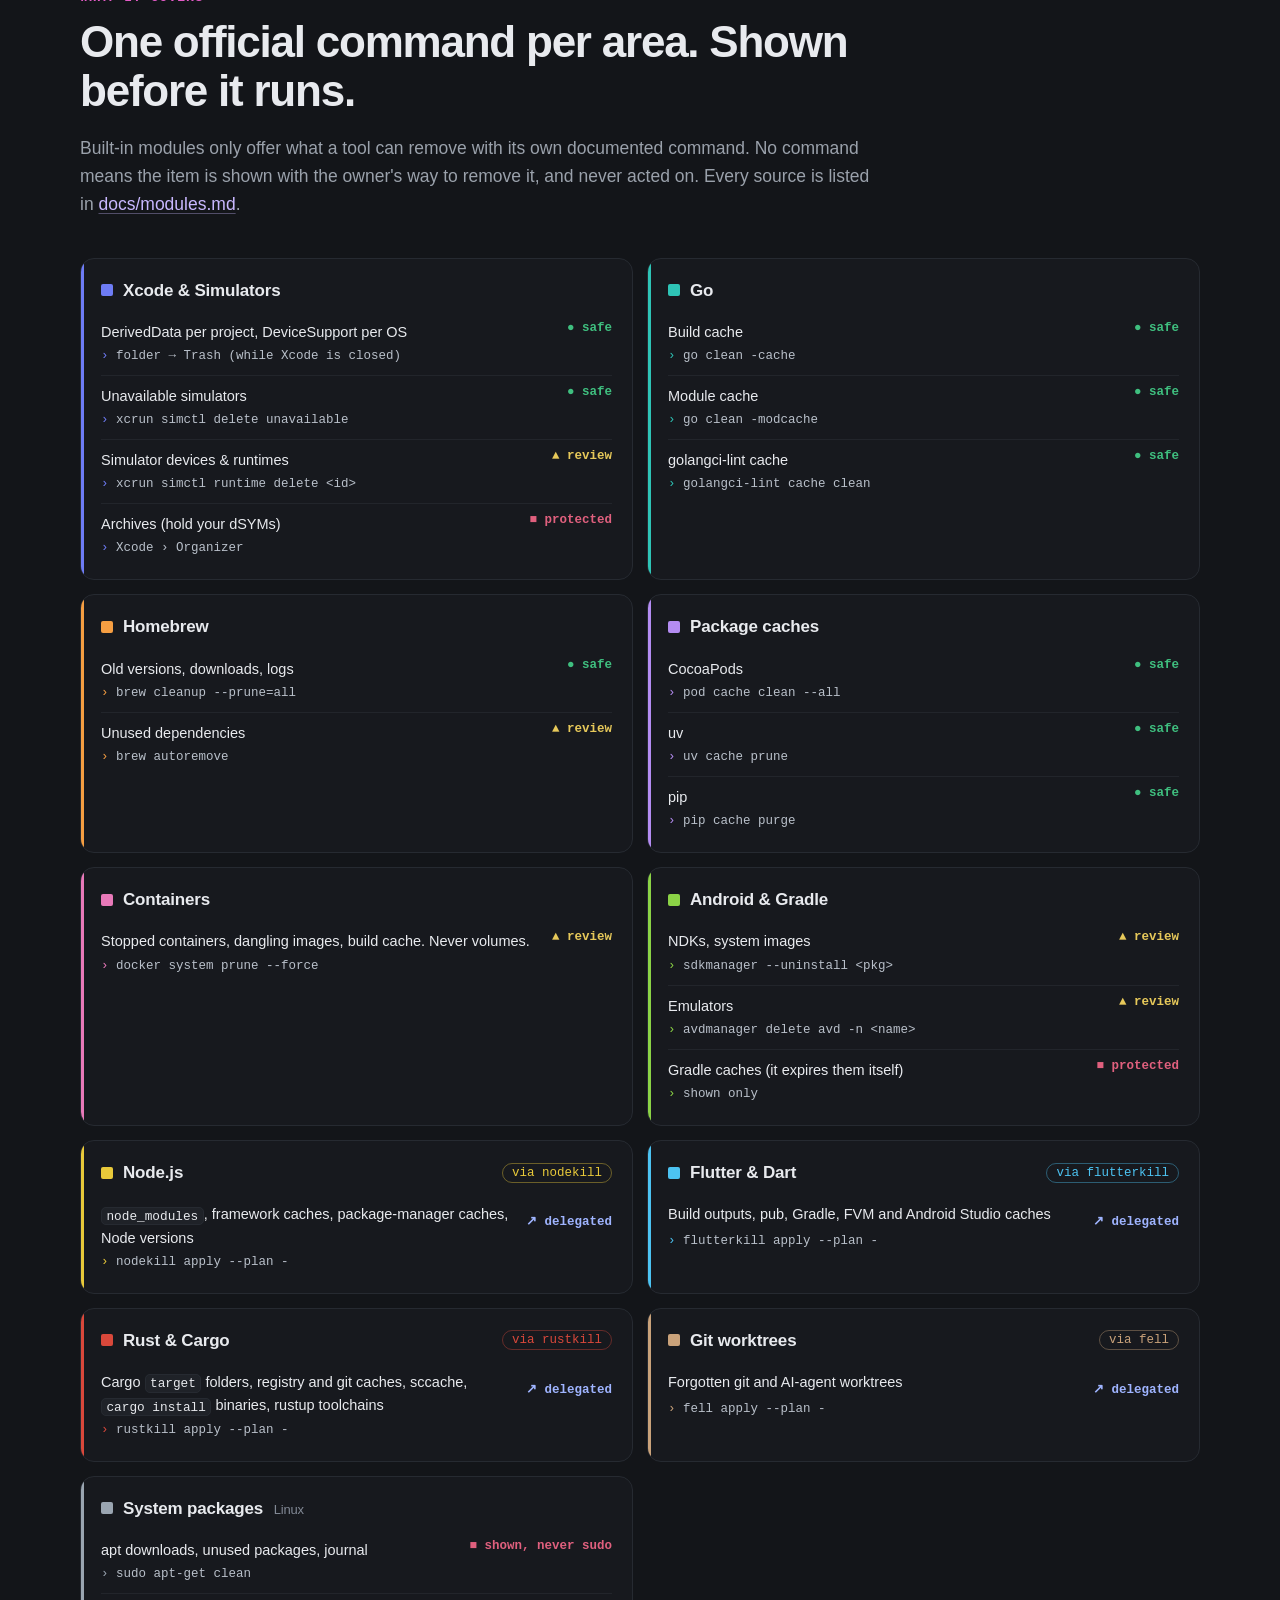
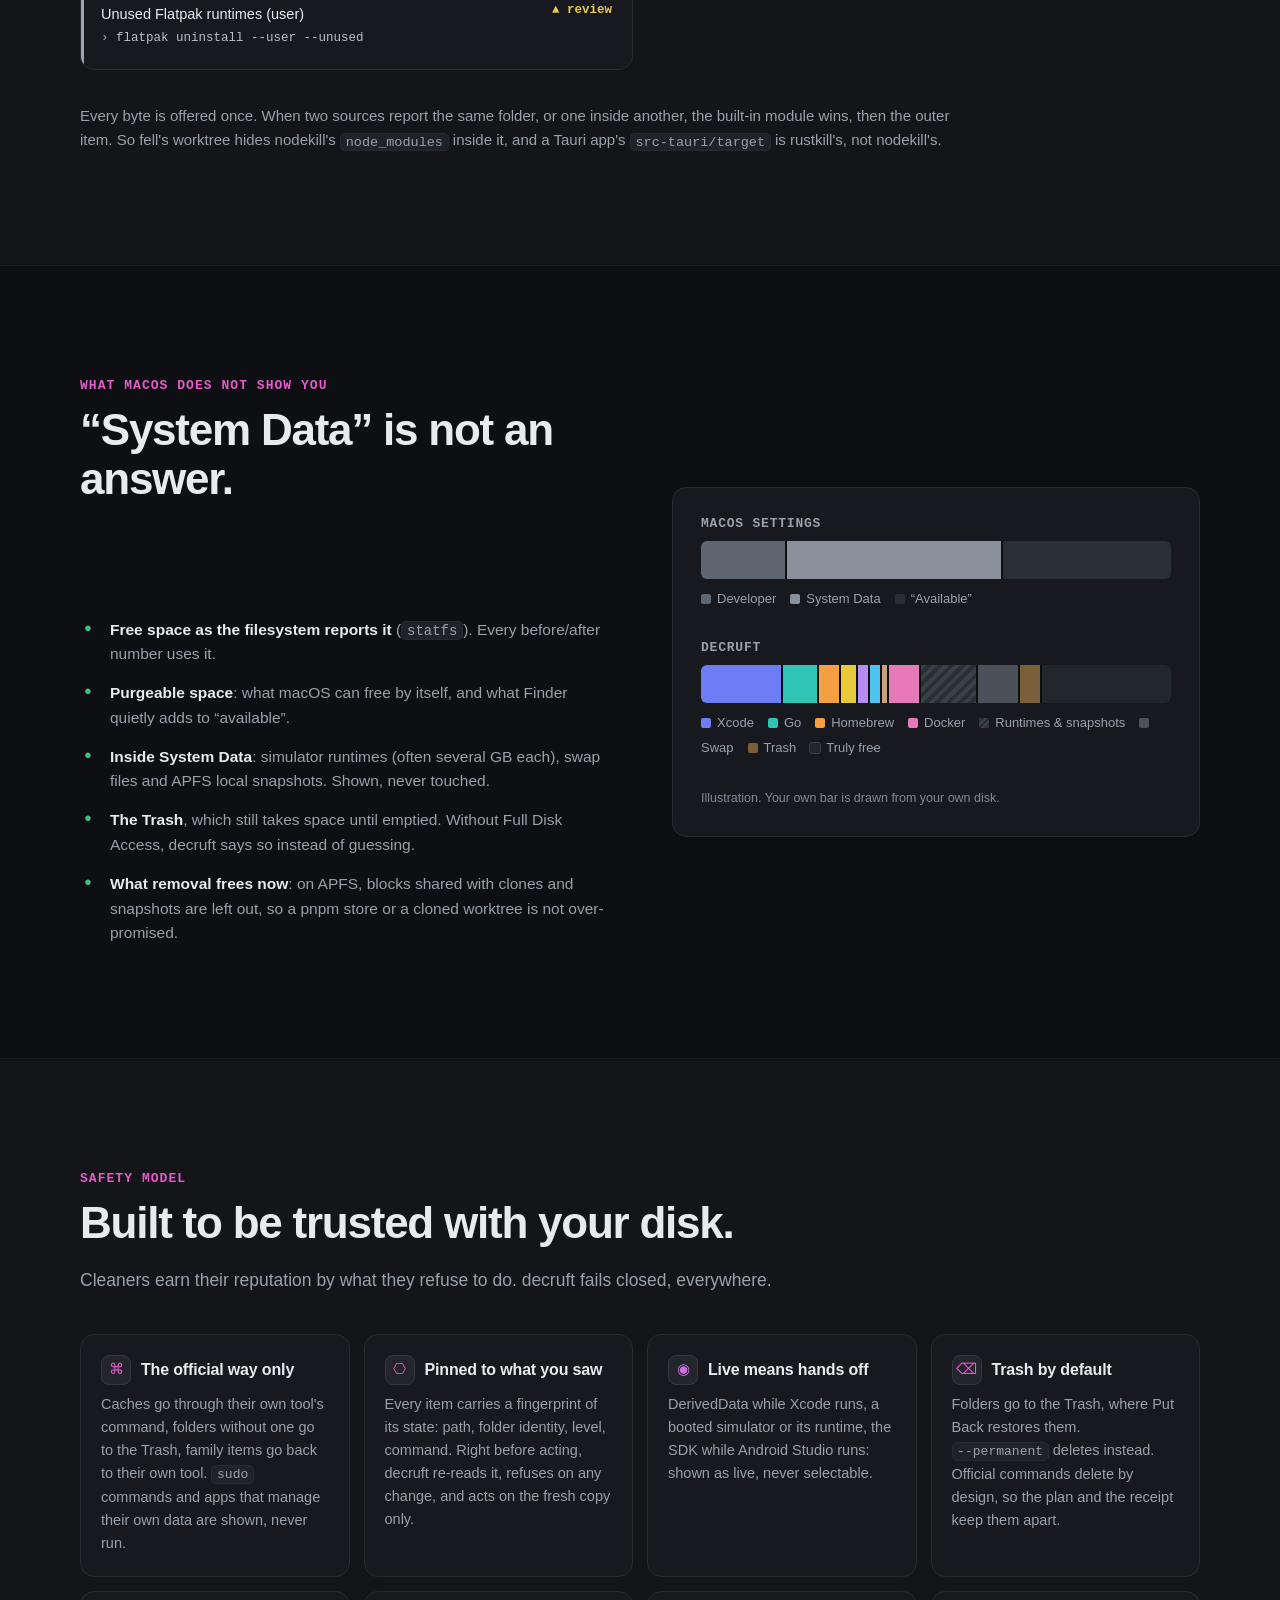
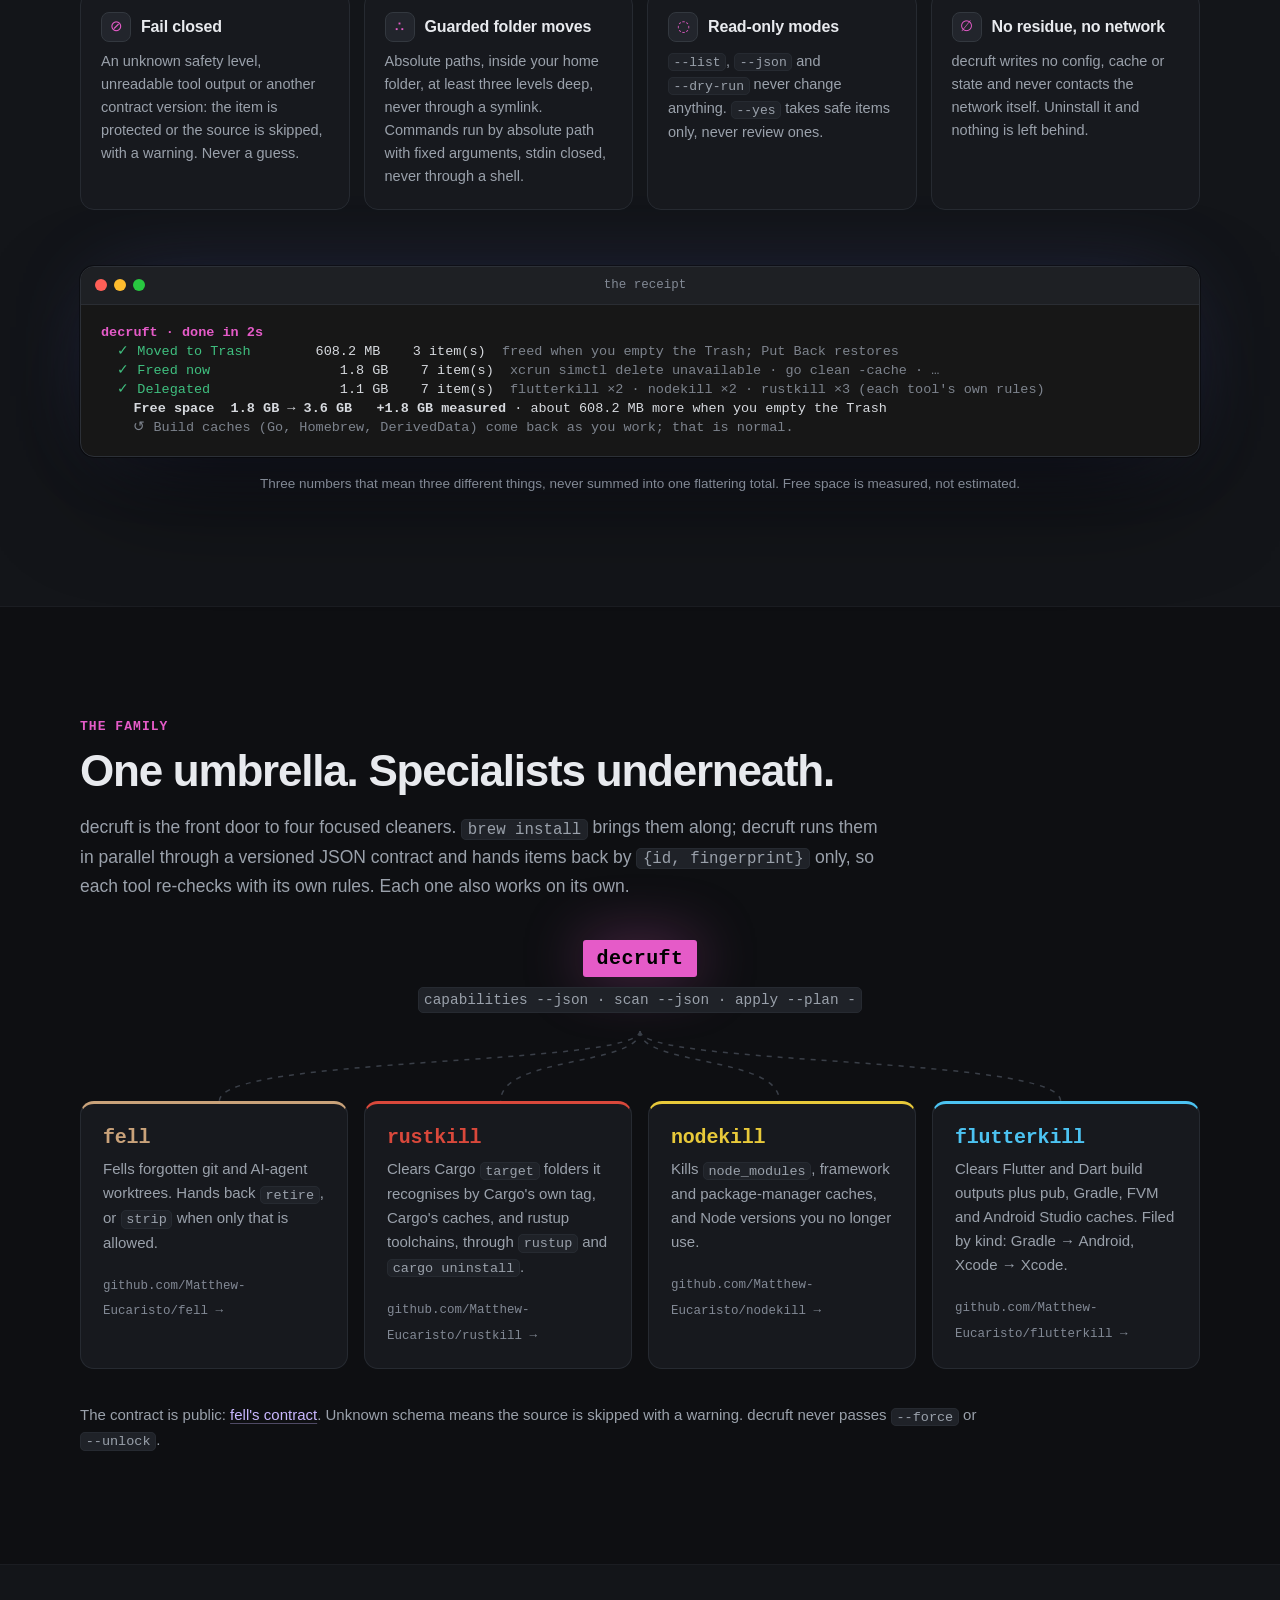
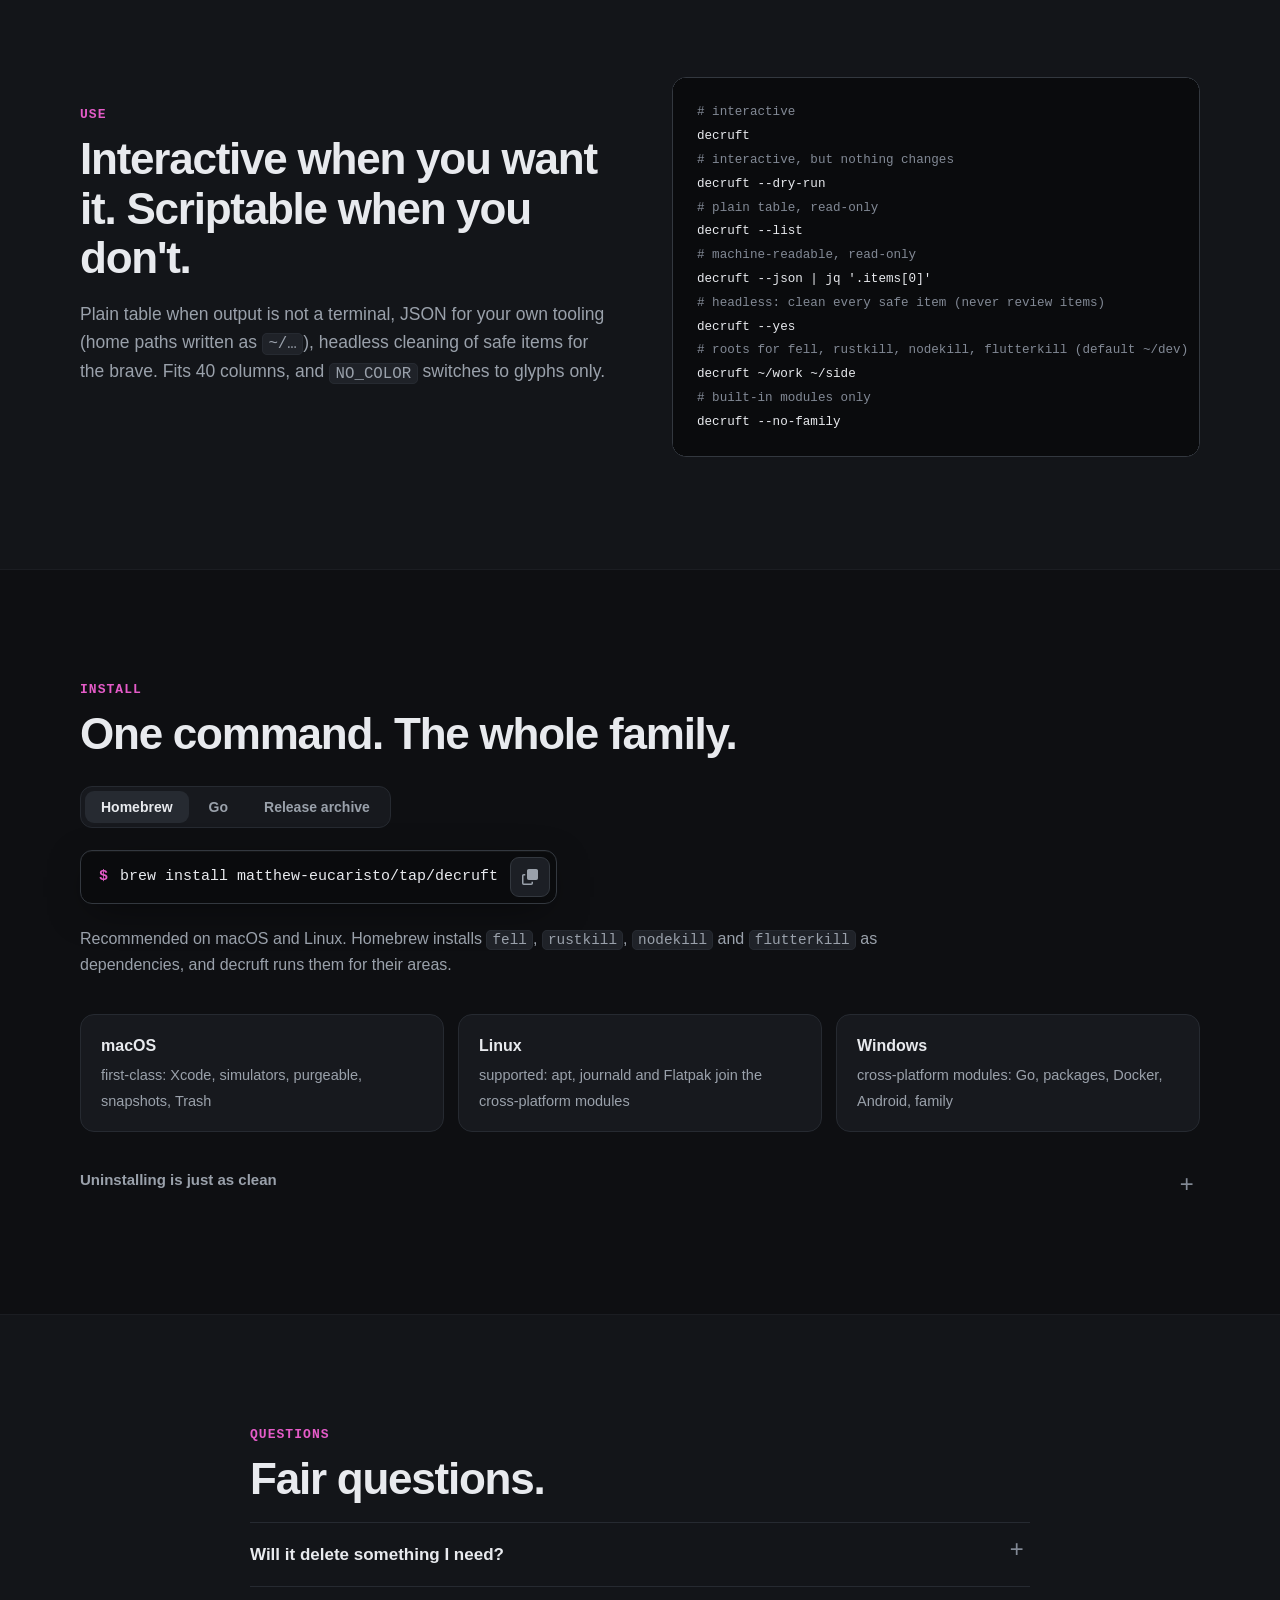
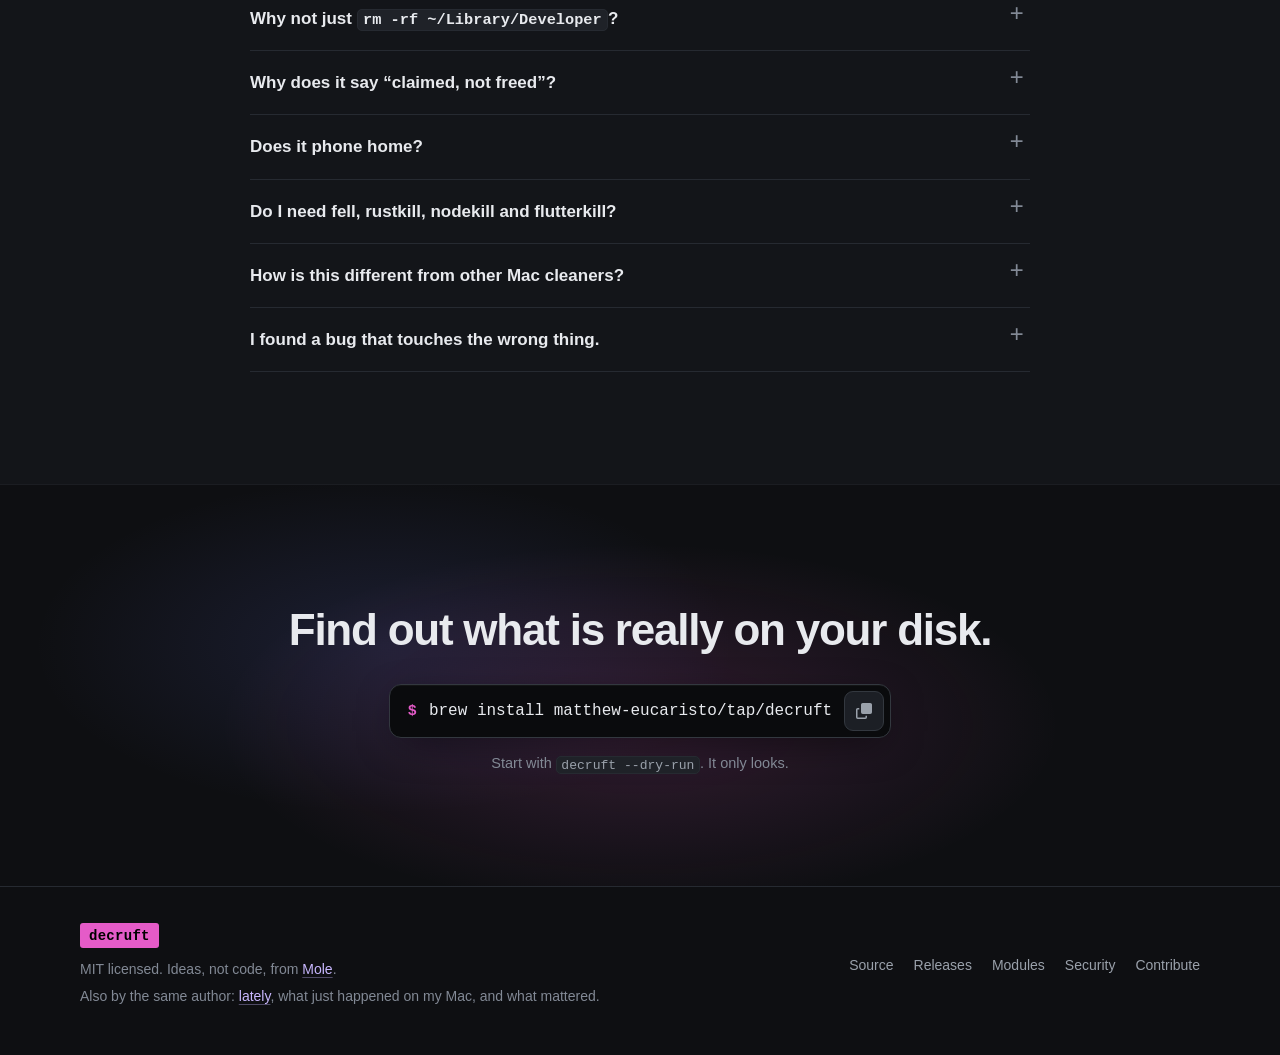
==== commit 05b820a1: "docs: re-record the demo with rustkill and refresh the receipts" ====
--- a/site/index.html
+++ b/site/index.html
@@ -299,10 +299,10 @@
       <div class="window">
         <div class="titlebar"><span class="lights" aria-hidden="true"><i></i><i></i><i></i></span><span class="title">the receipt</span></div>
 <pre class="term static" aria-label="Example receipt"><span class="m b">decruft · done in 2s</span>
-  <span class="g">✓ Moved to Trash</span>        621.8 MB    3 item(s)  <span class="f">freed when you empty the Trash; Put Back restores</span>
+  <span class="g">✓ Moved to Trash</span>        608.2 MB    3 item(s)  <span class="f">freed when you empty the Trash; Put Back restores</span>
   <span class="g">✓ Freed now</span>                1.8 GB    7 item(s)  <span class="f">xcrun simctl delete unavailable · go clean -cache · …</span>
-  <span class="g">✓ Delegated</span>              667.9 MB    4 item(s)  <span class="f">flutterkill ×2 · nodekill ×2 (each tool's own rules)</span>
-    <b>Free space  2.5 GB → 4.2 GB   +1.8 GB measured</b> · about 621.8 MB more when you empty the Trash
+  <span class="g">✓ Delegated</span>                1.1 GB    7 item(s)  <span class="f">flutterkill ×2 · nodekill ×2 · rustkill ×3 (each tool's own rules)</span>
+    <b>Free space  1.8 GB → 3.6 GB   +1.8 GB measured</b> · about 608.2 MB more when you empty the Trash
     <span class="f">↺ Build caches (Go, Homebrew, DerivedData) come back as you work; that is normal.</span></pre>
       </div>
       <p class="caption">Three numbers that mean three different things, never summed into one flattering total. Free space is measured, not estimated.</p>
